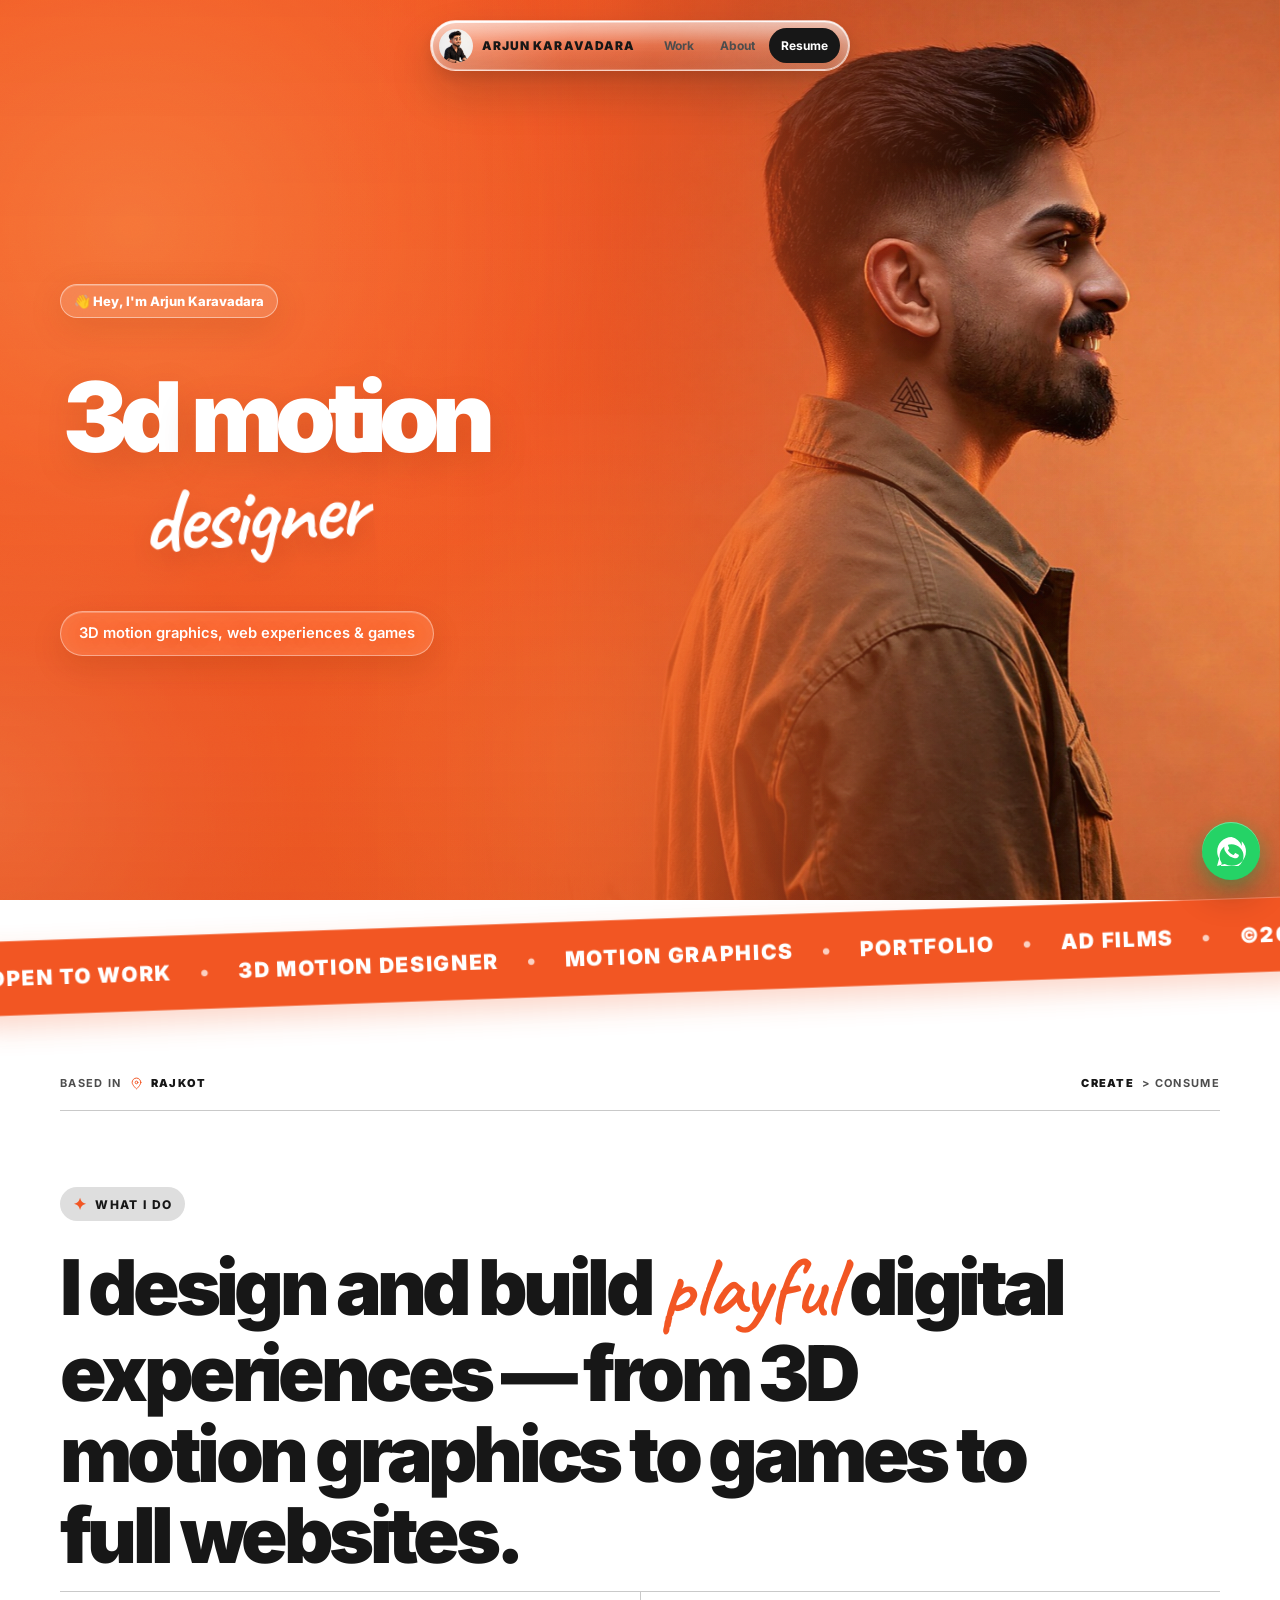
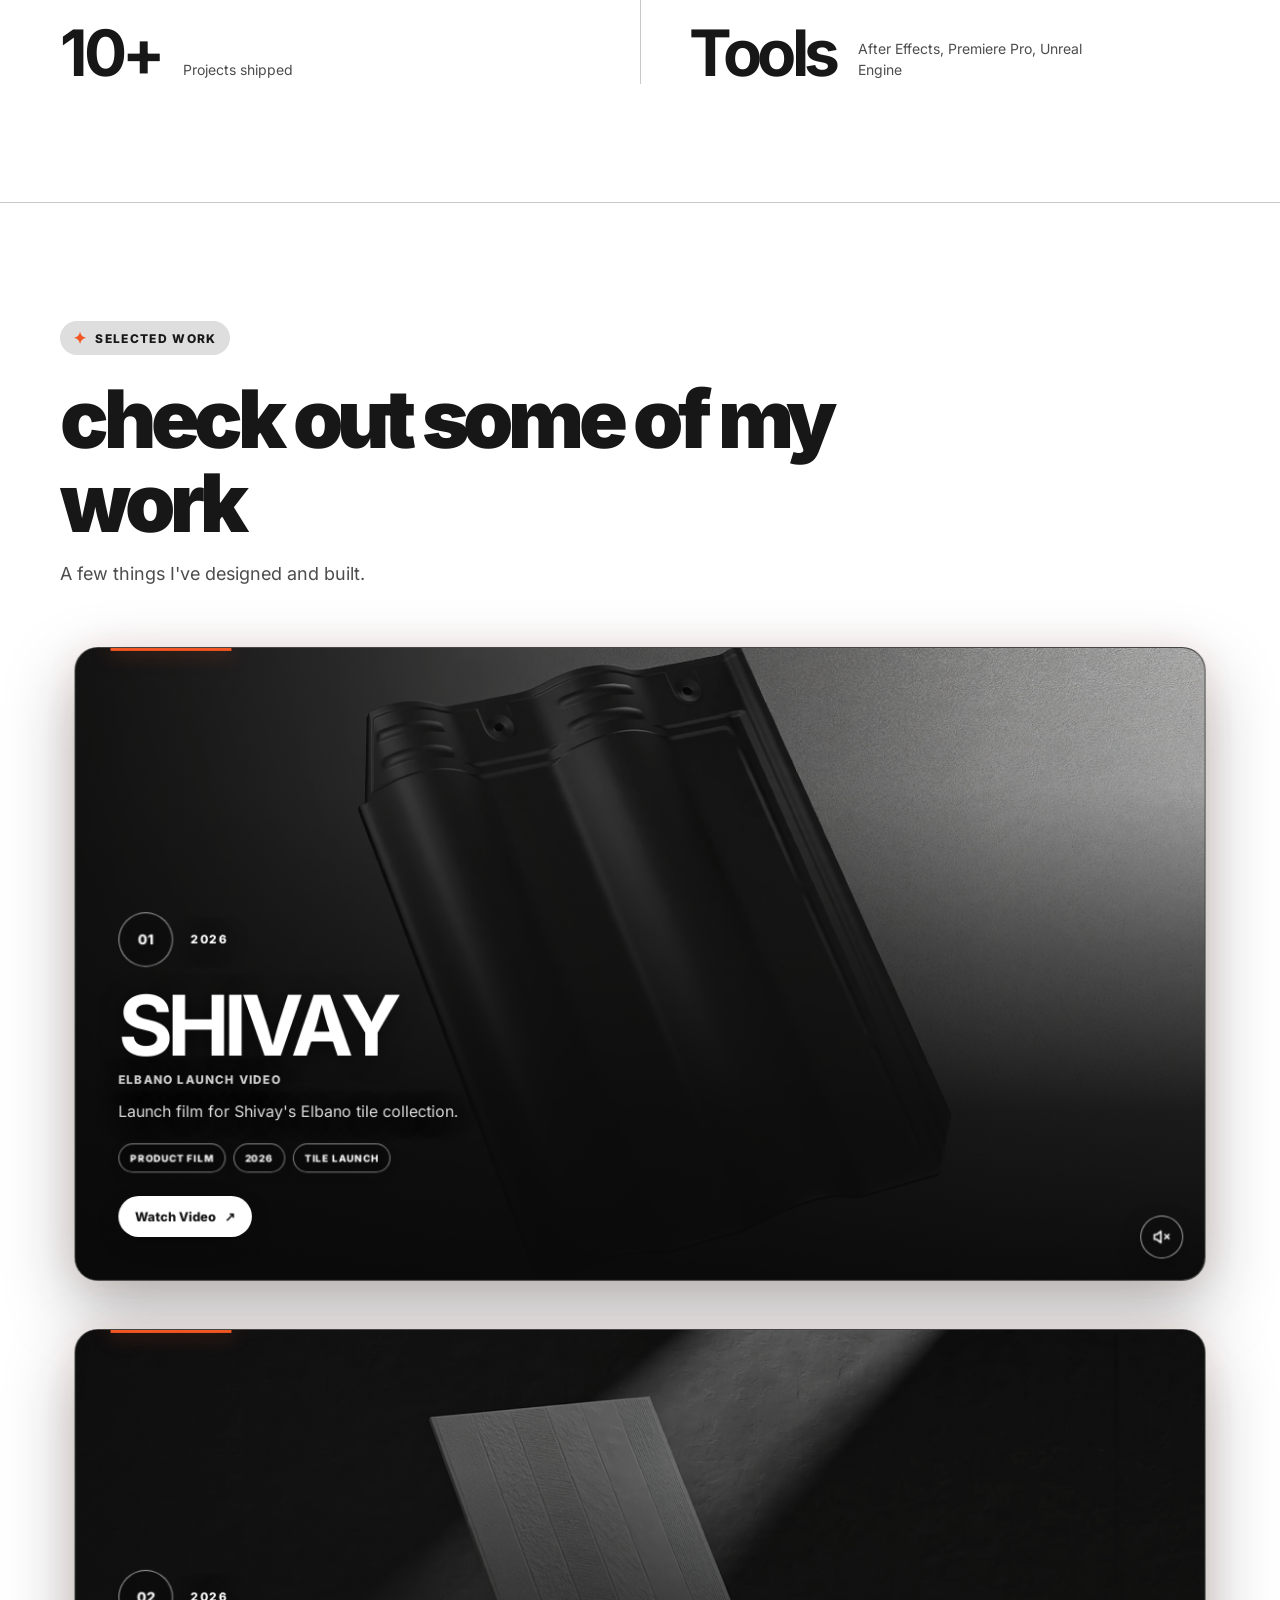
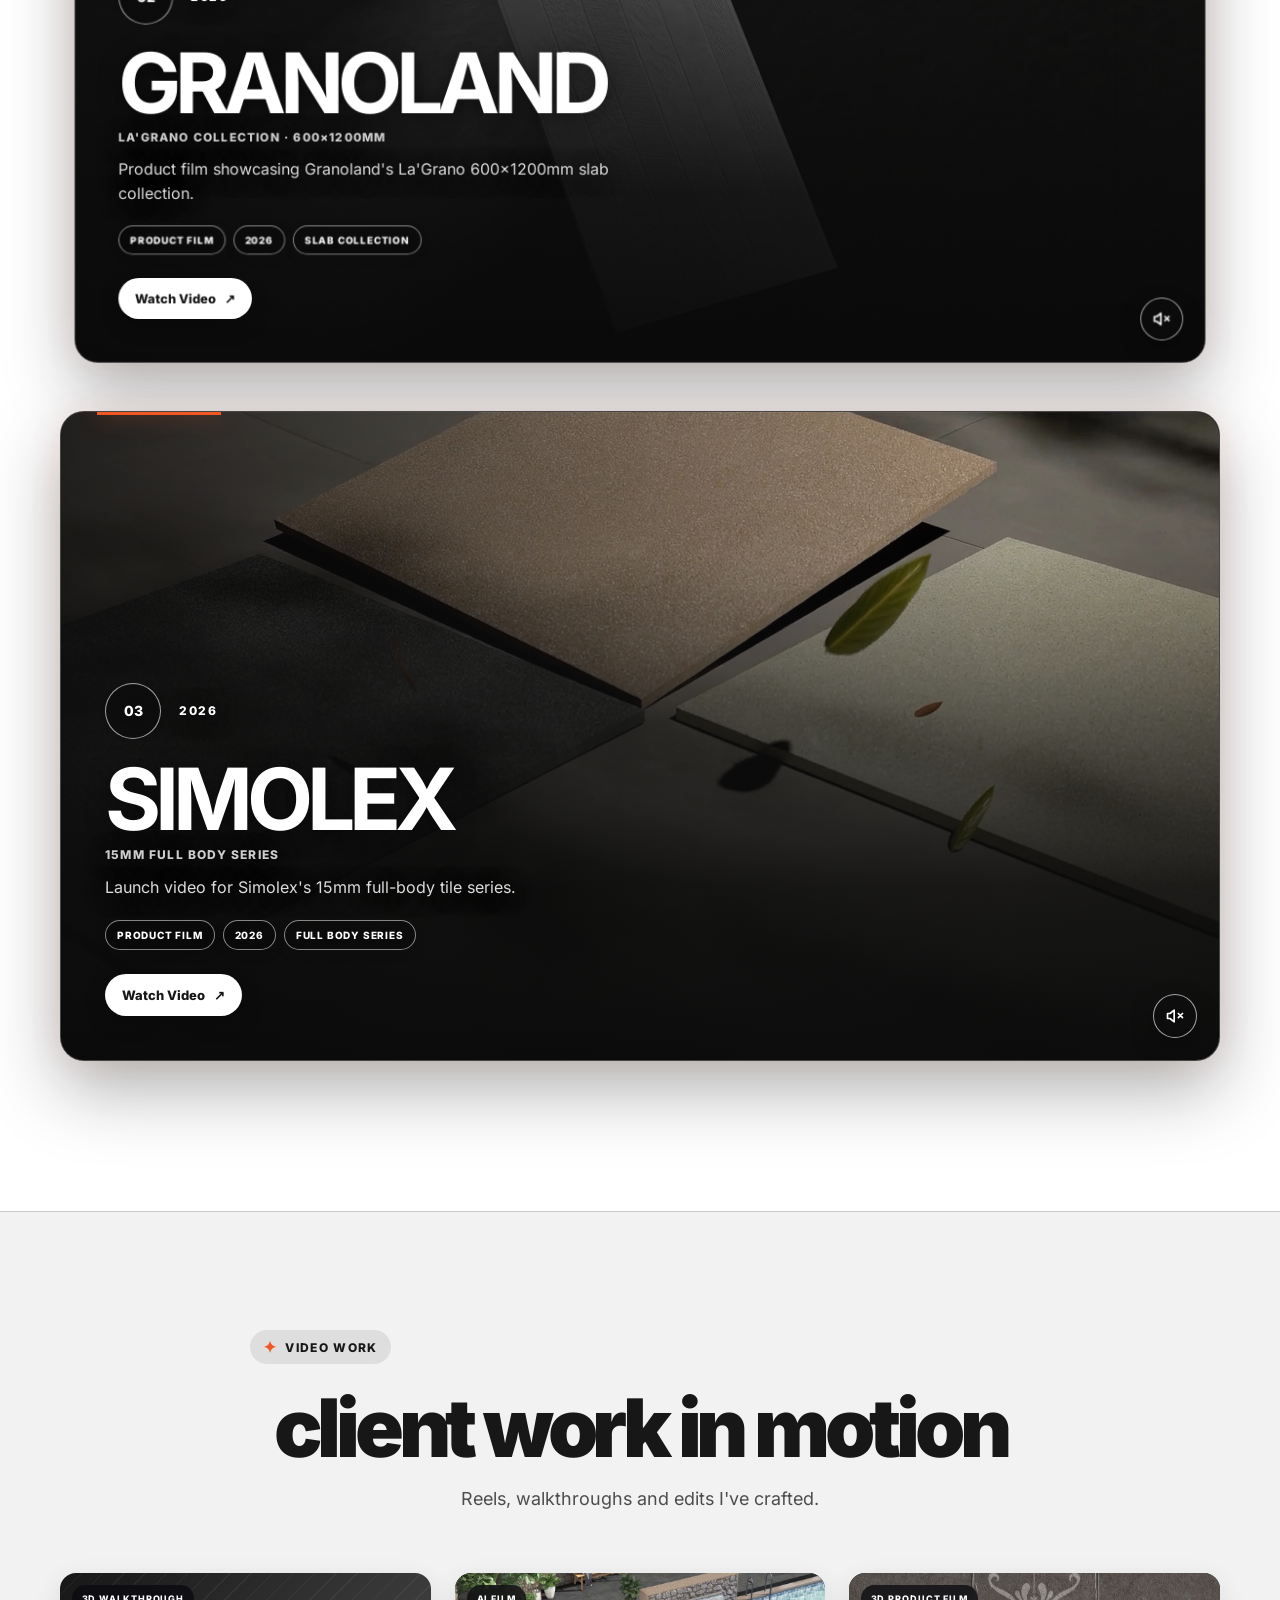
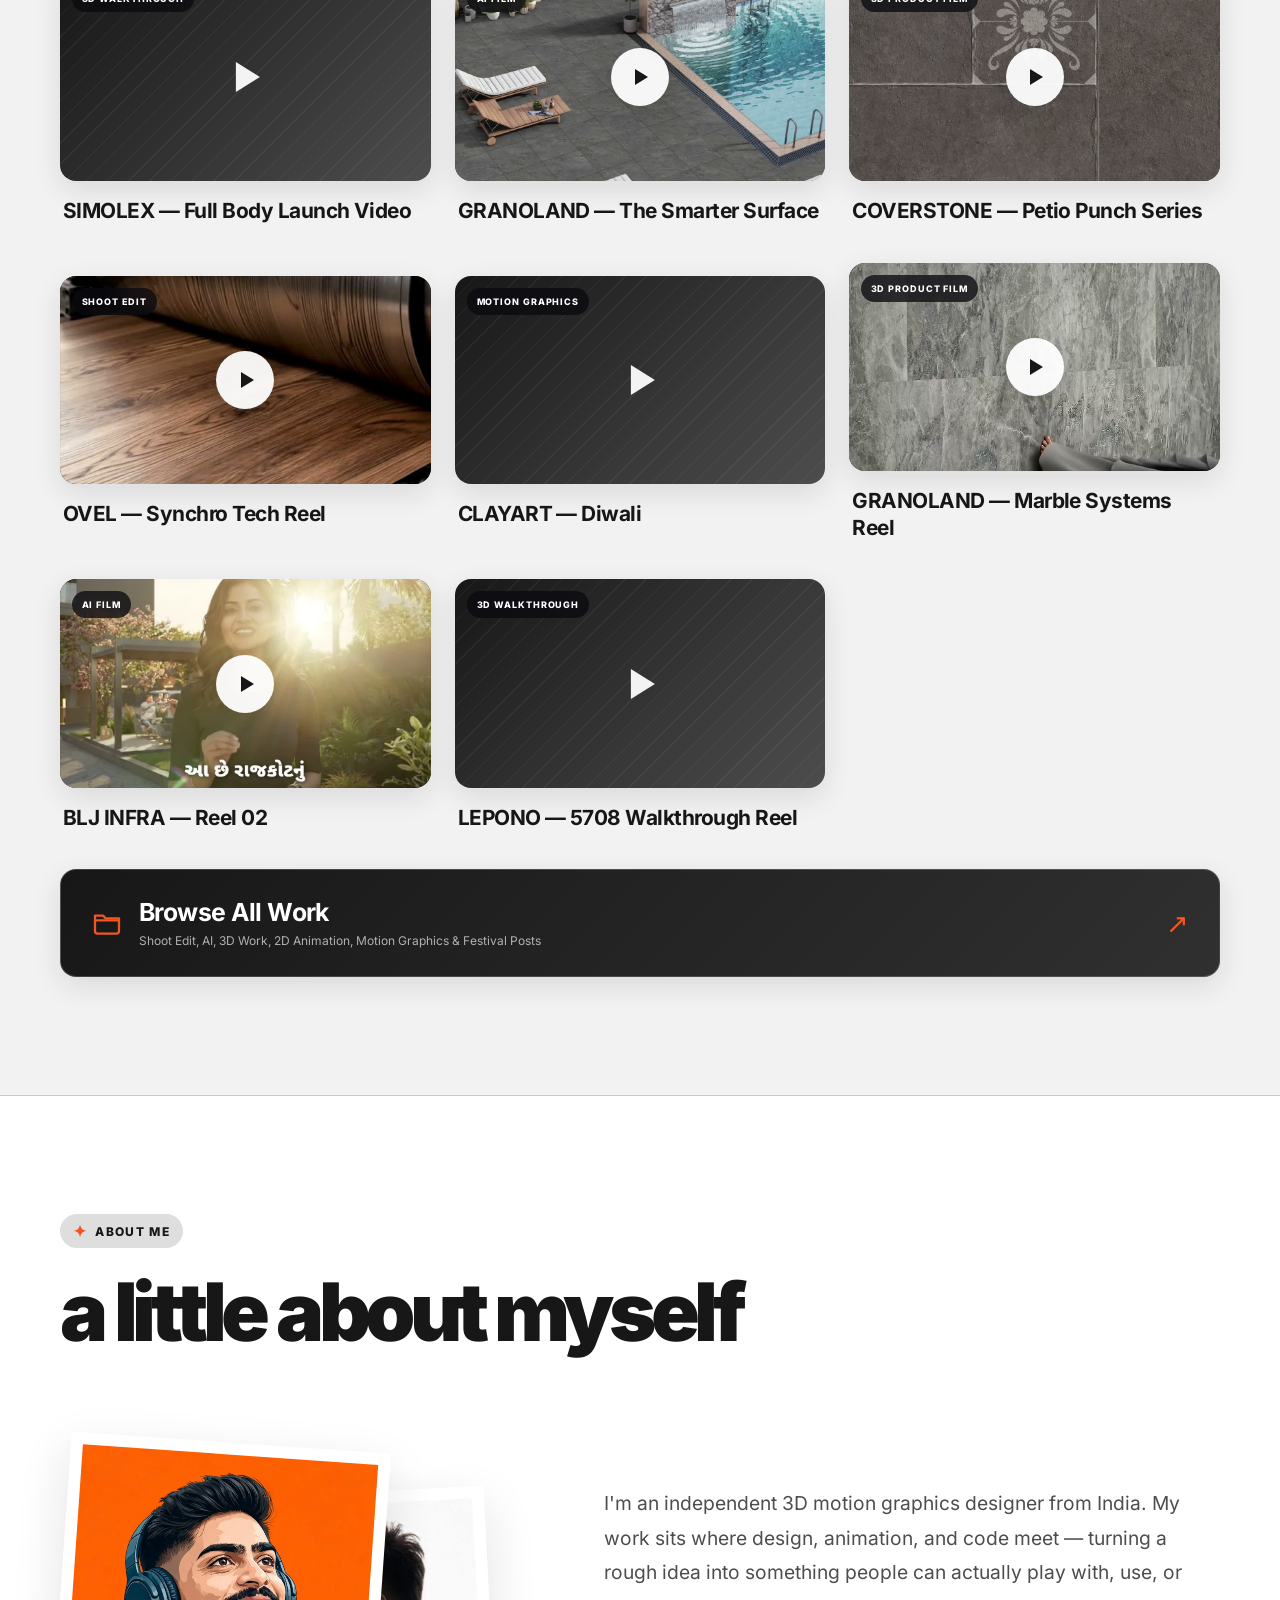
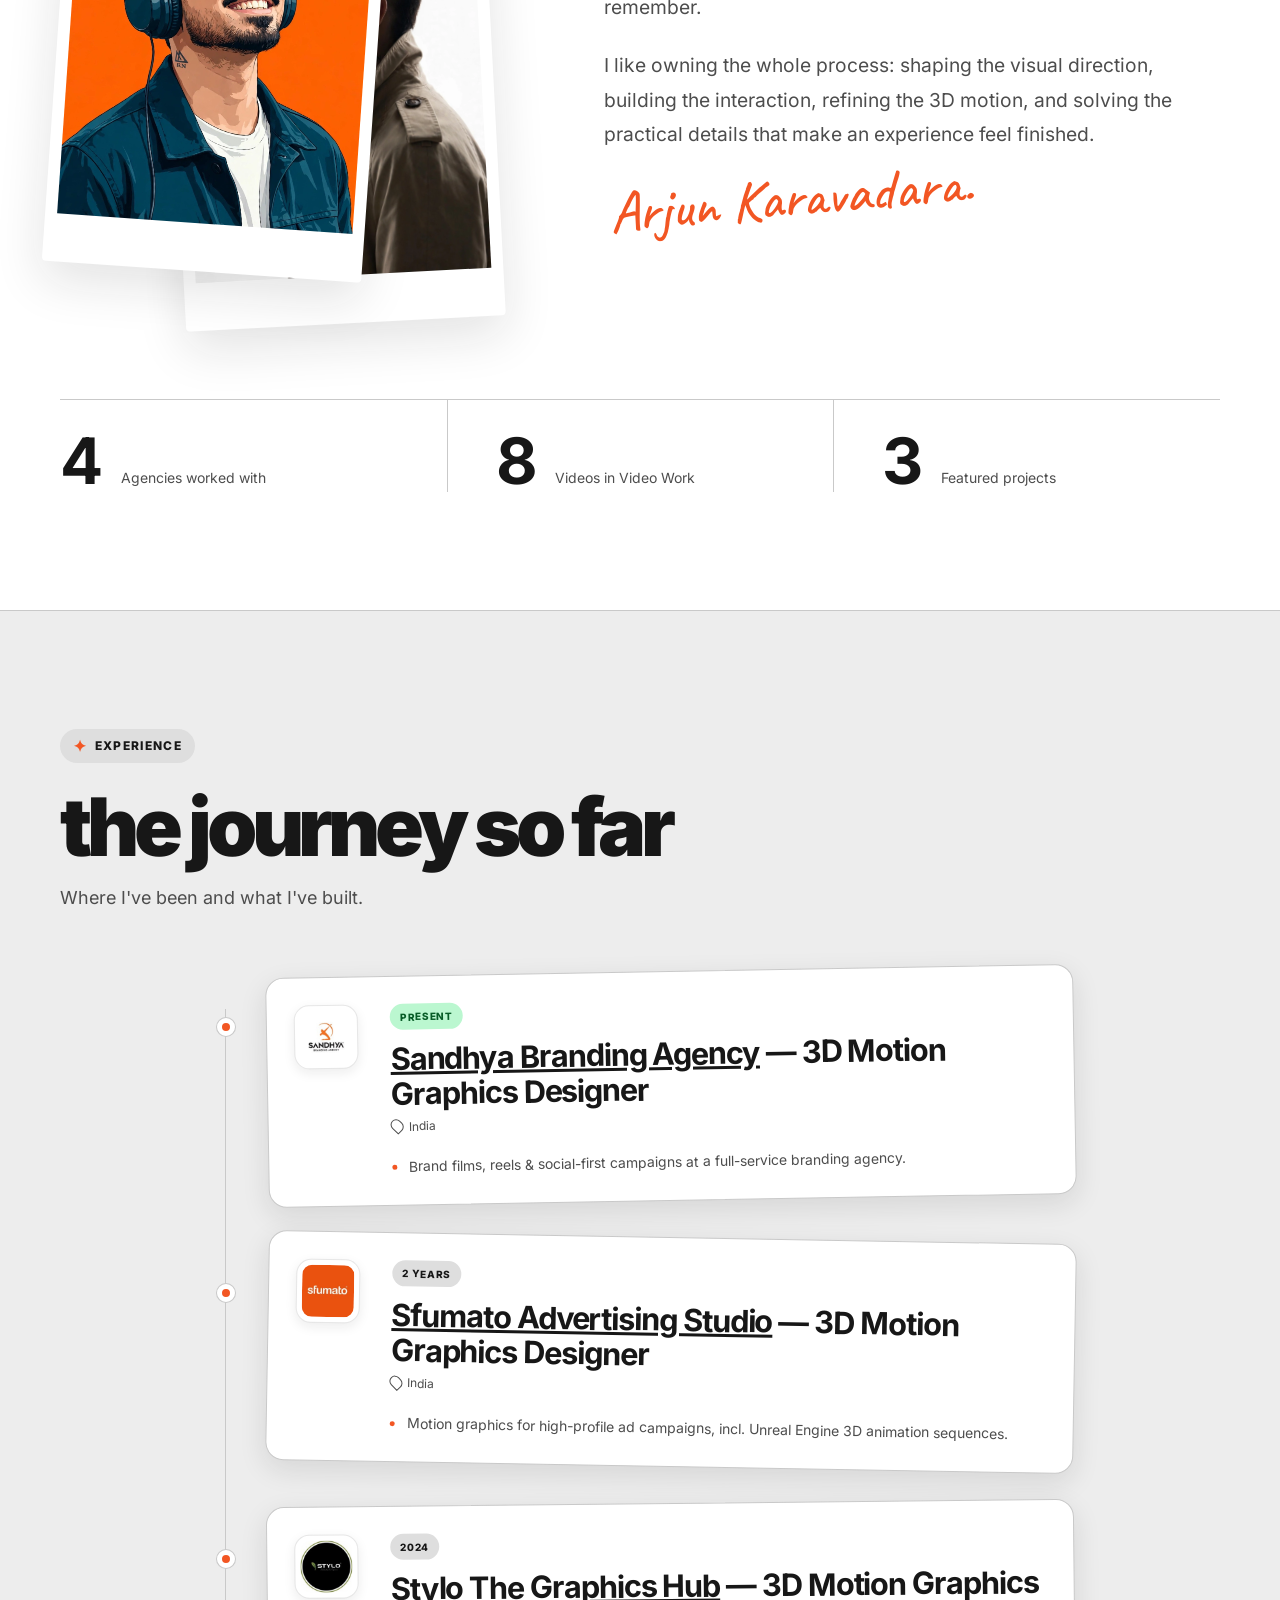
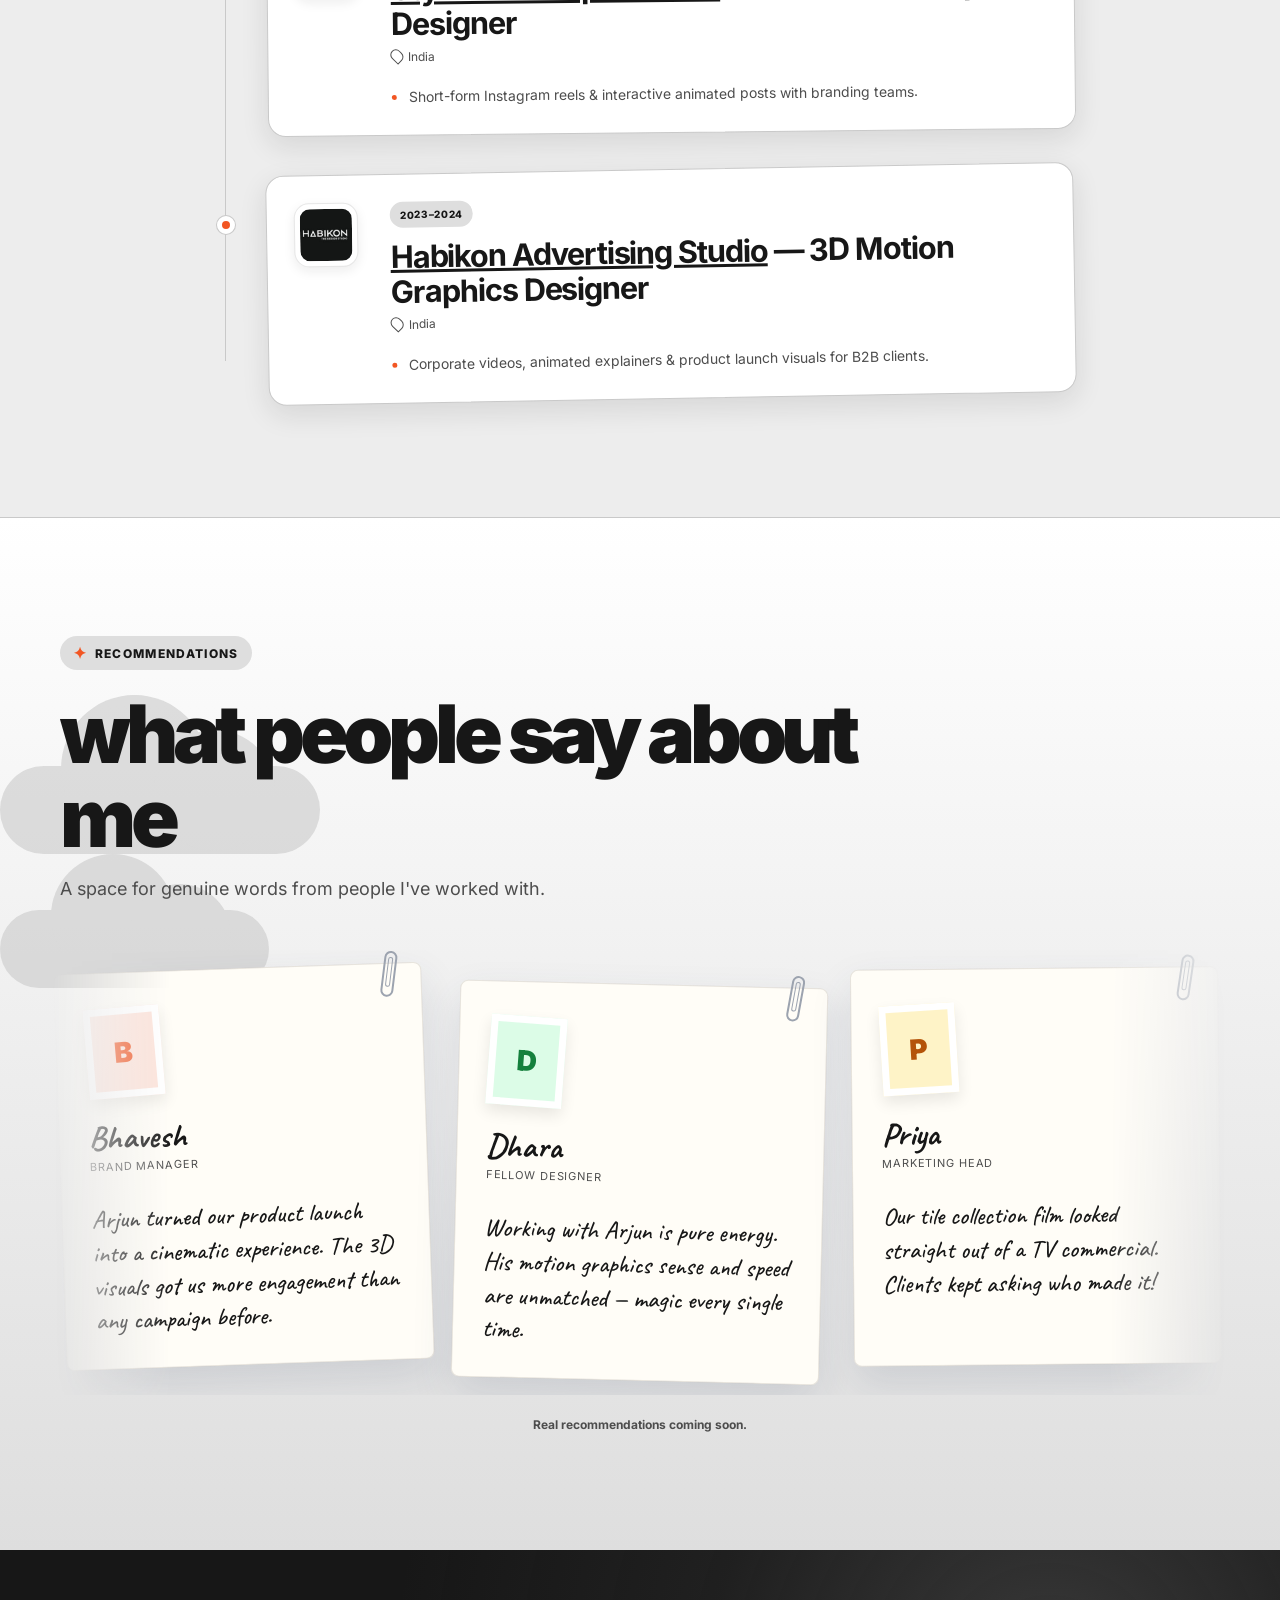
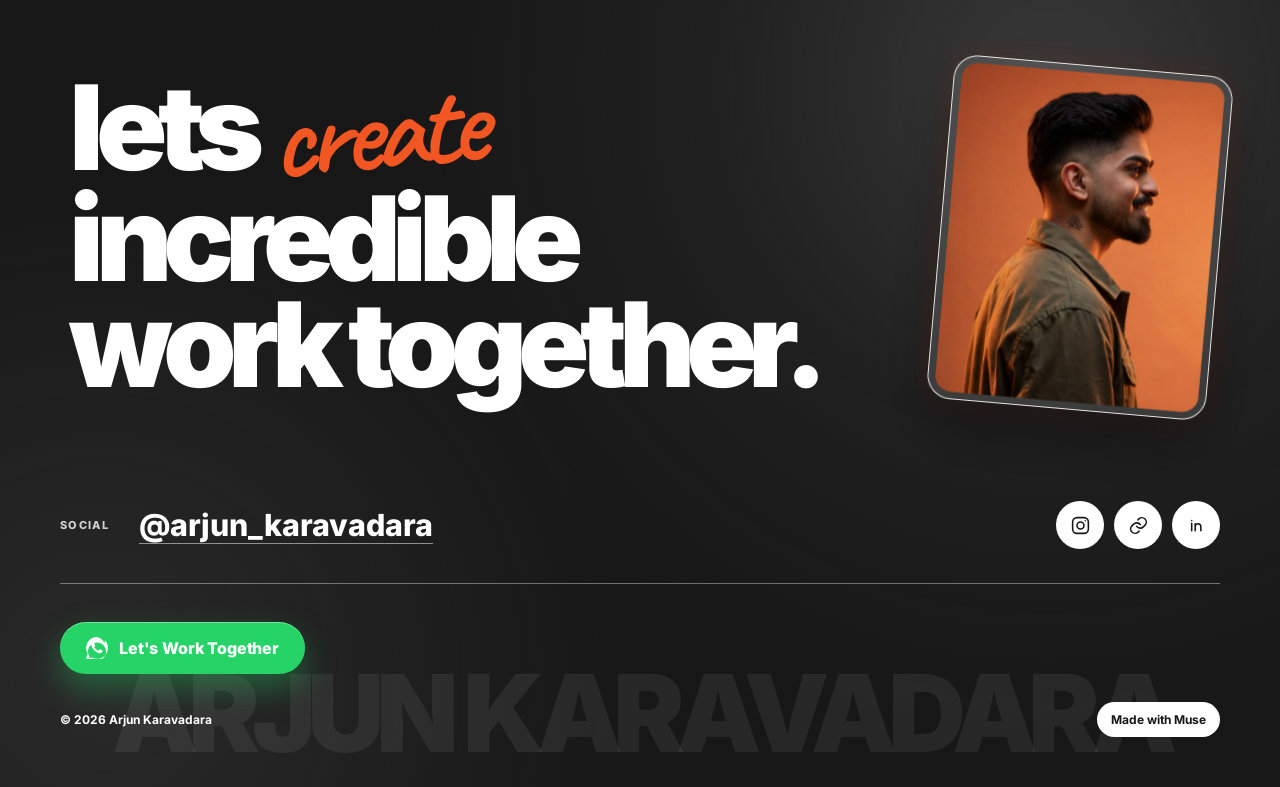
==== index (1).html @ 06a97a59 "Add files via upload" ====
<!doctype html>
<html lang="en" class="js">
<head>
  <meta charset="utf-8" />
  <meta name="viewport" content="width=device-width, initial-scale=1, viewport-fit=cover" />
  <meta name="color-scheme" content="light dark" />
  <meta name="theme-color" content="#171717" />
  <link rel="icon" href="data:," />
  <title>Arjun Karavadara — 3D Motion Graphics Designer</title>
  <meta name="description" content="Arjun Karavadara is an independent 3D motion graphics designer from India, crafting motion, web experiences, and games." />
  <meta property="og:title" content="Arjun Karavadara — 3D Motion Designer" />
  <meta property="og:description" content="3D motion graphics, web experiences &amp; games." />
  <meta property="og:image" content="arjun-og-preview-1200x630.jpg" />
  <meta property="og:image:width" content="1200" />
  <meta property="og:image:height" content="630" />
  <meta property="og:image:alt" content="Arjun Karavadara — 3D Motion Designer" />
  <meta name="twitter:card" content="summary_large_image" />
  <meta name="twitter:image" content="arjun-og-preview-1200x630.jpg" />
  <link href="assets/fonts/fonts.css" rel="stylesheet" />
  <style>
    :root {
      color-scheme: light dark;
      --bg: #ffffff;
      --surface: #ffffff;
      --surface-soft: #dedede;
      --paper: #fffdf7;
      --ink: #171717;
      --muted: #4d4d4d;
      --line: #c9c9c9;
      --accent: #f25623;
      --accent-bright: #ff7547;
      --accent-soft: #fde3da;
      --dark: #171717;
      --dark-gray: #4d4d4d;
      --green: #22c55e;
      --shadow: 0 18px 50px rgba(23, 23, 23, .12);
      --shadow-small: 0 9px 28px rgba(23, 23, 23, .11);
      --motion-ease: cubic-bezier(.22,1,.36,1);
      --max: 1160px;
    }

    @media (prefers-color-scheme: dark) {
      :root {
        --bg: #171717;
        --surface: #242424;
        --surface-soft: #4d4d4d;
        --paper: #2b2926;
        --ink: #ffffff;
        --muted: #dedede;
        --line: #4d4d4d;
        --accent: #f25623;
        --accent-bright: #ff7547;
        --accent-soft: #4b281d;
        --dark: #171717;
        --dark-gray: #4d4d4d;
        --shadow: 0 18px 54px rgba(0, 0, 0, .34);
        --shadow-small: 0 9px 28px rgba(0, 0, 0, .3);
      }
    }

    * { box-sizing: border-box; }
    html { scroll-behavior: smooth; scroll-padding-top: 112px; }
    body {
      margin: 0;
      overflow-x: hidden;
      background: var(--bg);
      color: var(--ink);
      font-family: "Inter", sans-serif;
      -webkit-font-smoothing: antialiased;
    }
    a { color: inherit; }
    img { display: block; max-width: 100%; }
    button, a { -webkit-tap-highlight-color: transparent; }
    ::selection { background: var(--accent); color: white; }

    .preloader {
      position: fixed;
      z-index: 1000;
      inset: 0;
      display: grid;
      place-items: center;
      overflow: hidden;
      background: #171717;
      color: white;
      transition: transform .42s cubic-bezier(.76,0,.24,1), opacity .36s ease;
    }
    .preloader.is-leaving { transform: translate3d(0,-100%,0); opacity: 0; pointer-events: none; }
    .preloader-name { display: flex; align-items: center; justify-content: center; gap: clamp(9px, 1.3vw, 18px); padding: 24px; font-size: clamp(1.05rem, 3.1vw, 2.55rem); font-weight: 900; line-height: 1; letter-spacing: -.035em; text-align: center; text-transform: uppercase; }
    .preloader-word { opacity: 0; transform: translate3d(0,12px,0); animation: loaderWord .58s cubic-bezier(.22,1,.36,1) forwards; }
    .preloader-word:last-child { animation-delay: .12s; }
    .preloader-dots { display: flex; gap: 4px; color: var(--accent); }
    .preloader-dots i { width: 7px; height: 7px; border-radius: 50%; background: currentColor; animation: loaderDot .72s ease-in-out infinite alternate; }
    .preloader-dots i:nth-child(2) { animation-delay: .14s; }
    .preloader-dots i:nth-child(3) { animation-delay: .28s; }
    @keyframes loaderWord { to { opacity: 1; transform: translate3d(0,0,0); } }
    @keyframes loaderDot { from { transform: translate3d(0,4px,0); opacity: .38; } to { transform: translate3d(0,-5px,0); opacity: 1; } }

    .shell { width: min(var(--max), calc(100% - 48px)); margin-inline: auto; }
    .section { padding: 118px 0; }
    .section-head { max-width: 840px; margin-bottom: 58px; }
    .eyebrow {
      display: inline-flex;
      align-items: center;
      gap: 8px;
      min-height: 34px;
      padding: 8px 13px;
      border-radius: 999px;
      background: #dedede;
      color: #171717;
      font-size: 12px;
      font-weight: 800;
      letter-spacing: .11em;
      text-transform: uppercase;
    }
    .eyebrow .star { color: var(--accent); font-size: 16px; line-height: 0; }
    .display {
      margin: 22px 0 14px;
      font-size: clamp(3rem, 6.3vw, 5.9rem);
      line-height: .96;
      letter-spacing: -.065em;
      font-weight: 900;
    }
    .lede { margin: 0; color: var(--muted); font-size: clamp(1rem, 1.4vw, 1.18rem); line-height: 1.7; }
    .script { font-family: "Caveat", cursive; }
    .accent { color: var(--accent); }

    /* Floating navigation */
    .nav-wrap {
      position: fixed;
      inset: 20px 0 auto;
      z-index: 50;
      pointer-events: none;
    }
    .js .nav-wrap {
      opacity: .2;
      transform: translate3d(0,-16px,0);
      will-change: opacity, transform;
    }
    .js.portfolio-ready .nav-wrap {
      animation: navDrop .5s var(--motion-ease) forwards;
    }
    @keyframes navDrop {
      to { opacity: 1; transform: translate3d(0,0,0); }
    }
    .nav {
      position: relative;
      isolation: isolate;
      overflow: hidden;
      width: max-content;
      max-width: calc(100% - 24px);
      margin: 0 auto;
      display: flex;
      align-items: center;
      gap: 8px;
      padding: 7px 9px 7px 8px;
      border: 1px solid rgba(255, 255, 255, .55);
      border-radius: 999px;
      background:
        linear-gradient(115deg, rgba(255,255,255,.38) 0%, rgba(255,255,255,.05) 34%, rgba(255,255,255,0) 55%, rgba(255,255,255,.16) 100%),
        linear-gradient(180deg, rgba(255,255,255,.66) 0%, rgba(255,255,255,.34) 46%, rgba(232,236,240,.26) 100%);
      color: #171717;
      box-shadow:
        0 22px 44px rgba(23,23,23,.20),
        0 6px 14px rgba(23,23,23,.10),
        inset 0 1px 1px rgba(255,255,255,1),
        inset 0 12px 20px rgba(255,255,255,.38),
        inset 0 -12px 22px rgba(30,38,48,.10),
        inset 1px 0 1px rgba(255,255,255,.55),
        inset -1px 0 1px rgba(255,255,255,.35);
      backdrop-filter: blur(42px) saturate(220%) brightness(1.07) contrast(1.05);
      -webkit-backdrop-filter: blur(42px) saturate(220%) brightness(1.07) contrast(1.05);
      pointer-events: auto;
      transform: translateZ(0);
      transition: width .42s cubic-bezier(.22,1,.36,1), padding .42s cubic-bezier(.22,1,.36,1), box-shadow .3s ease;
    }
    .nav::before {
      /* Refraction ring: a bright gradient edge that fakes light bending
         around the rim of the glass — strongest at the top, catching the
         lower edge too, like a real frosted-glass pill. */
      content: "";
      position: absolute;
      z-index: 0;
      inset: 0;
      border-radius: inherit;
      padding: 1.5px;
      background: linear-gradient(165deg, rgba(255,255,255,.98) 0%, rgba(255,255,255,.38) 30%, rgba(255,255,255,.07) 52%, rgba(255,255,255,.30) 78%, rgba(255,255,255,.72) 100%);
      -webkit-mask: linear-gradient(#000 0 0) content-box, linear-gradient(#000 0 0);
      -webkit-mask-composite: xor;
      mask: linear-gradient(#000 0 0) content-box, linear-gradient(#000 0 0);
      mask-composite: exclude;
      pointer-events: none;
    }
    .nav::after {
      content: "";
      position: absolute;
      z-index: 0;
      top: -58%;
      bottom: -58%;
      left: -38%;
      width: 24%;
      border-radius: 999px;
      background: linear-gradient(100deg, transparent 0%, rgba(255,255,255,.08) 18%, rgba(255,255,255,.70) 50%, rgba(255,255,255,.10) 82%, transparent 100%);
      opacity: .56;
      transform: skewX(-20deg) translate3d(0,0,0);
      animation: navSheen 7.5s ease-in-out 2.2s infinite;
      pointer-events: none;
    }
    @keyframes navSheen {
      0%, 64%, 100% { transform: skewX(-20deg) translate3d(0,0,0); opacity: 0; }
      69% { opacity: .56; }
      82% { transform: skewX(-20deg) translate3d(620%,0,0); opacity: .56; }
      87% { transform: skewX(-20deg) translate3d(620%,0,0); opacity: 0; }
    }
    .nav > * { position: relative; z-index: 1; }
    @supports ((backdrop-filter: blur(1px)) or (-webkit-backdrop-filter: blur(1px))) {
      .nav { background:
        linear-gradient(115deg, rgba(255,255,255,.30) 0%, rgba(255,255,255,.04) 34%, rgba(255,255,255,0) 55%, rgba(255,255,255,.12) 100%),
        linear-gradient(180deg, rgba(255,255,255,.42) 0%, rgba(255,255,255,.16) 48%, rgba(226,231,236,.10) 100%); }
    }
    .nav-brand {
      display: inline-flex;
      align-items: center;
      gap: 9px;
      padding-right: 9px;
      color: #171717;
      text-decoration: none;
      font-size: 12px;
      font-weight: 900;
      letter-spacing: .09em;
    }
    .nav-brand img { width: 34px; height: 34px; border-radius: 50%; object-fit: cover; object-position: 50% 50%; }
    .nav-links { display: flex; align-items: center; gap: 2px; overflow: hidden; max-width: 220px; opacity: 1; translate: 0 0; transition: max-width .4s cubic-bezier(.22,1,.36,1), opacity .15s ease, translate .2s ease; }
    .nav-more { display: none; padding: 0 7px 2px 3px; color: #171717; font-size: 14px; font-weight: 900; letter-spacing: .12em; line-height: 1; }
    .nav.is-collapsed { padding-right: 8px; }
    .nav.is-collapsed .nav-brand { padding-right: 3px; }
    .nav.is-collapsed .nav-links { max-width: 0; opacity: 0; translate: 8px 0; visibility: hidden; pointer-events: none; }
    .nav.is-collapsed .nav-more { display: inline-block; }
    .nav-links a {
      text-decoration: none;
      color: #4d4d4d;
      font-size: 12px;
      font-weight: 700;
      padding: 10px 12px;
      border-radius: 999px;
      transition: color .2s ease, background .2s ease;
    }
    .nav-links a:hover, .nav-links a:focus-visible { color: var(--accent); background: #dedede; outline: none; }
    .nav-links .resume { color: white; background: #171717; }
    .nav-links .resume:hover, .nav-links .resume:focus-visible { color: white; background: var(--accent); }

    /* Hero */
    .hero {
      position: relative;
      min-height: 100svh;
      display: flex;
      align-items: stretch;
      overflow: hidden;
      isolation: isolate;
      color: #fff;
      background: #f25623;
    }
    .hero-media {
      position: absolute;
      z-index: 0;
      inset: 0;
      overflow: hidden;
      opacity: 0;
      transform: scale(1.02);
      will-change: opacity, transform;
      background: #f25623;
    }
    .hero-bg {
      position: absolute;
      inset: -10px 0;
      width: 100%;
      height: calc(100% + 20px);
      object-fit: cover;
      object-position: right center;
      transform: translate3d(0, var(--hero-y, 0px), 0) scale(1.015);
      transform-origin: right center;
      will-change: transform;
    }
    .hero-media::before {
      content: "";
      position: absolute;
      z-index: 1;
      inset: 0;
      pointer-events: none;
      background: linear-gradient(90deg,
        #f25623 0%,
        #f25623 25%,
        rgba(242,86,35,.99) 34%,
        rgba(242,86,35,.93) 43%,
        rgba(242,86,35,.76) 52%,
        rgba(242,86,35,.49) 61%,
        rgba(242,86,35,.23) 70%,
        rgba(242,86,35,.07) 79%,
        rgba(242,86,35,0) 88%);
    }
    .hero-media::after {
      content: "";
      position: absolute;
      z-index: 2;
      inset: 0;
      pointer-events: none;
      background: linear-gradient(180deg, rgba(242,86,35,.05), transparent 48%, rgba(171,50,12,.12));
    }
    .hero-aurora {
      position: absolute;
      inset: -12%;
      z-index: 1;
      pointer-events: none;
      background:
        radial-gradient(42% 55% at 18% 30%, rgba(255,178,94,.50), rgba(255,178,94,0) 70%),
        radial-gradient(36% 48% at 46% 78%, rgba(255,122,51,.38), rgba(255,122,51,0) 70%),
        radial-gradient(30% 40% at 8% 82%, rgba(255,214,150,.30), rgba(255,214,150,0) 70%);
      mix-blend-mode: screen;
      opacity: .55;
      animation: heroAurora 26s ease-in-out infinite alternate;
      will-change: transform, opacity;
    }
    @keyframes heroAurora {
      from { transform: translate3d(-2.5%, -1.5%, 0) scale(1); opacity: .45; }
      to { transform: translate3d(2.5%, 2%, 0) scale(1.07); opacity: .62; }
    }
    .hero-grain {
      position: absolute;
      inset: 0;
      z-index: 2;
      pointer-events: none;
      opacity: .08;
      background-image: url("data:image/svg+xml,%3Csvg xmlns='http://www.w3.org/2000/svg' width='180' height='180'%3E%3Cfilter id='n'%3E%3CfeTurbulence type='fractalNoise' baseFrequency='0.9' numOctaves='2' stitchTiles='stitch'/%3E%3C/filter%3E%3Crect width='180' height='180' filter='url(%23n)' opacity='0.55'/%3E%3C/svg%3E");
      background-size: 180px 180px;
      mix-blend-mode: overlay;
    }
    @media (prefers-reduced-motion: reduce) {
      .hero-aurora { animation: none !important; }
    }
    .hero-inner {
      width: min(var(--max), calc(100% - 48px));
      min-height: 100svh;
      position: relative;
      z-index: 2;
      display: flex;
      align-items: center;
      margin-inline: auto;
      padding: 124px 0 84px;
    }
    .hero-copy {
      position: relative;
      z-index: 2;
      width: min(720px, 64vw);
      min-width: 0;
      display: flex;
      flex-direction: column;
      justify-content: center;
    }
    .hello {
      align-self: flex-start;
      text-transform: none;
      letter-spacing: 0;
      font-size: clamp(13px, 1vw, 16px);
      color: #fff;
      border: 1px solid rgba(255,255,255,.46);
      background: rgba(255,255,255,.14);
      box-shadow: inset 0 1px 0 rgba(255,255,255,.22), 0 10px 34px rgba(139,42,10,.16);
      backdrop-filter: blur(14px);
      -webkit-backdrop-filter: blur(14px);
    }
    .hero-lockup { width: 100%; margin-top: 34px; }
    .hero-title {
      margin: 0;
      color: #fff;
      font-size: clamp(5.25rem, 7.6vw, 9.15rem);
      line-height: 1.08;
      letter-spacing: -.084em;
      font-weight: 900;
      text-transform: lowercase;
      white-space: nowrap;
      text-shadow: 0 12px 38px rgba(122,35,7,.2);
    }
    .hero-script {
      display: block;
      width: max-content;
      margin: -.24em 0 0 36%;
      color: #fff;
      font-family: "Caveat", cursive;
      font-size: clamp(5.2rem, 7.25vw, 8.6rem);
      font-weight: 600;
      line-height: 1.18;
      letter-spacing: -.045em;
      text-shadow: 0 10px 30px rgba(122,35,7,.2);
    }
    .hero-kicker {
      width: max-content;
      max-width: 100%;
      display: inline-flex;
      align-items: center;
      margin: 0;
      padding: 11px 18px;
      border: 1px solid rgba(255,255,255,.4);
      border-radius: 999px;
      color: #fff;
      background: rgba(255,255,255,.14);
      box-shadow: inset 0 1px 0 rgba(255,255,255,.24), 0 12px 30px rgba(122,35,7,.16);
      backdrop-filter: blur(14px) saturate(125%);
      -webkit-backdrop-filter: blur(14px) saturate(125%);
      font-size: clamp(.9rem, 1.15vw, 1.08rem);
      font-weight: 600;
      line-height: 1.4;
      text-shadow: 0 2px 18px rgba(122,35,7,.24);
    }
    .hero-line-mask {
      display: block;
      overflow: hidden;
      width: max-content;
      max-width: 100%;
    }
    .hero-line-mask.is-released { overflow: visible; }
    .hero-title-mask {
      box-sizing: content-box;
      padding: .72em .4em .54em;
      margin: -.72em -.4em -.54em;
    }
    .hero-title-word {
      display: inline-block;
      padding: .12em .03em .09em;
      transform-origin: 50% 100%;
    }
    .hero-script-mask {
      overflow: visible;
      margin: -.46em -.42em -.58em;
      padding: .46em .42em .58em;
    }
    .hero-kicker-mask {
      margin: calc(34px - .62em) -.24em -.54em;
      padding: .62em .24em .54em;
    }
    .hero-script-ink {
      display: block;
      padding: .05em .09em .14em;
      margin: -.05em -.09em -.14em;
      transform: rotate(-4deg);
      transform-origin: left center;
    }

    /* Marquee */
    .marquee-outer { position: relative; height: 112px; display: grid; place-items: center; }
    .marquee {
      width: 104vw;
      margin-left: -2vw;
      overflow: hidden;
      transform: rotate(-2deg);
      background: var(--accent);
      color: white;
      border-block: 1px solid rgba(255,255,255,.28);
      box-shadow: 0 12px 28px rgba(242, 86, 35, .24);
    }
    .marquee-track { display: flex; width: max-content; animation: ticker 24s linear infinite; }
    .marquee-line { min-width: 104vw; display: flex; flex-shrink: 0; align-items: center; justify-content: space-around; gap: 28px; padding: 24px 14px; font-size: 21px; font-weight: 900; letter-spacing: .08em; white-space: nowrap; }
    .marquee-line i { font-style: normal; color: white; opacity: .72; }
    @keyframes ticker { to { transform: translateX(-50%); } }

    /* What I do */
    .what { border-bottom: 1px solid var(--line); }
    .location-motto { display: flex; align-items: center; justify-content: space-between; gap: 24px; margin: -54px 0 76px; padding: 0 0 20px; border-bottom: 1px solid var(--line); color: var(--muted); font-size: 11px; font-weight: 700; letter-spacing: .12em; text-transform: uppercase; }
    .base-location, .motto { display: inline-flex; align-items: center; gap: 8px; }
    .base-location svg { width: 13px; height: 13px; fill: none; stroke: var(--accent); stroke-width: 1.8; stroke-linecap: round; stroke-linejoin: round; }
    .base-location strong, .motto strong { color: var(--ink); font-weight: 900; }
    .what-head .mask-title { margin: 28px 0 72px; }
    .what-statement { max-width: 1040px; margin: 0; font-size: clamp(2.7rem, 6vw, 5.8rem); line-height: 1.02; letter-spacing: -.06em; font-weight: 900; }
    .playful-script { font-family: "Caveat", cursive; font-weight: 600; font-size: 1.1em; letter-spacing: -.01em; }
    .stats { display: grid; grid-template-columns: repeat(2, minmax(0, 1fr)); border-top: 1px solid var(--line); }
    .stat { padding: 34px 0 4px; display: grid; grid-template-columns: auto 1fr; align-items: end; gap: 22px; }
    .stat + .stat { border-left: 1px solid var(--line); padding-left: 48px; }
    .stat strong { font-size: clamp(3rem, 5vw, 5rem); line-height: .85; letter-spacing: -.07em; }
    .stat span { max-width: 230px; color: var(--muted); font-size: 14px; line-height: 1.5; }
    .about-stats { grid-template-columns: repeat(3, minmax(0, 1fr)); margin-top: 76px; }
    .about-stats .stat span { max-width: 200px; }

    /* Cursor spotlight — soft orange glow that follows the pointer
       (JS-driven; only enabled for fine pointers without reduced motion) */
    .cursor-spotlight {
      position: fixed;
      z-index: 40;
      left: 0;
      top: 0;
      width: 560px;
      height: 560px;
      margin: -280px 0 0 -280px;
      border-radius: 50%;
      pointer-events: none;
      opacity: 0;
      background: radial-gradient(circle, rgba(242, 86, 35, .16) 0%, rgba(242, 86, 35, .07) 38%, rgba(242, 86, 35, 0) 68%);
      will-change: transform, opacity;
    }

    /* Work */
    .work-section { padding-bottom: 150px; }
    .work-stack { display: grid; gap: 32px; }
    .project {
      position: sticky;
      top: 110px;
      min-height: 650px;
      display: grid;
      overflow: hidden;
      border: 1px solid rgba(255,255,255,.2);
      border-radius: 24px;
      color: white;
      background: #171717;
      box-shadow: 0 28px 70px rgba(23, 23, 23, .34), 0 0 42px rgba(242, 86, 35, .09);
      isolation: isolate;
    }
    .project:nth-child(2) { top: 126px; }
    .project:nth-child(3) { top: 142px; }
    .project::before { content: ""; position: absolute; z-index: 4; left: 36px; top: 0; width: 124px; height: 3px; background: var(--accent); box-shadow: 0 0 20px rgba(242, 86, 35, .72); pointer-events: none; }
    .project::after {
      content: "";
      position: absolute;
      z-index: 2;
      inset: 0;
      pointer-events: none;
      background:
        linear-gradient(0deg, rgba(10,10,10,.98) 0%, rgba(12,12,12,.9) 27%, rgba(15,15,15,.58) 53%, rgba(15,15,15,.16) 78%, rgba(15,15,15,.08) 100%),
        linear-gradient(90deg, rgba(10,10,10,.74) 0%, rgba(15,15,15,.36) 48%, rgba(15,15,15,.04) 82%);
    }
    .project-copy {
      position: relative;
      z-index: 3;
      align-self: end;
      width: min(700px, 78%);
      display: flex;
      flex-direction: column;
      padding: 44px;
      pointer-events: none;
      text-shadow: 0 3px 22px rgba(0,0,0,.52);
    }
    .project-top { width: min(300px, 100%); display: flex; align-items: center; gap: 18px; margin-bottom: 22px; }
    .project-number { width: 56px; height: 56px; display: grid; flex: 0 0 auto; place-items: center; border: 1px solid rgba(255,255,255,.62); border-radius: 50%; background: rgba(12,12,12,.22); font-weight: 800; font-size: 14px; backdrop-filter: blur(8px); -webkit-backdrop-filter: blur(8px); }
    .year { font-size: 12px; font-weight: 800; letter-spacing: .13em; }
    .project h3 { max-width: 700px; margin: 0 0 8px; font-size: clamp(3.25rem, 6.7vw, 6.6rem); line-height: .9; letter-spacing: -.07em; text-transform: uppercase; }
    .project-subtitle { margin: 0 0 12px; color: rgba(255,255,255,.8); font-size: 12px; font-weight: 800; line-height: 1.45; letter-spacing: .1em; text-transform: uppercase; }
    .project-desc { max-width: 520px; margin: 0 0 20px; color: rgba(255,255,255,.86); font-size: 16px; line-height: 1.55; }
    .tags { display: flex; flex-wrap: wrap; gap: 8px; margin-bottom: 24px; }
    .tags.software-precedes { margin-bottom: 15px; }
    .tag { border: 1px solid rgba(255,255,255,.52); border-radius: 999px; padding: 8px 11px; background: rgba(12,12,12,.18); font-size: 10px; font-weight: 800; letter-spacing: .08em; backdrop-filter: blur(7px); -webkit-backdrop-filter: blur(7px); }
    .software-row {
      display: flex;
      align-items: center;
      flex-wrap: wrap;
      gap: 7px;
      margin-bottom: 26px;
      color: rgba(255,255,255,.66);
      font-size: 10px;
      font-weight: 700;
      line-height: 1.4;
      letter-spacing: .1em;
      text-transform: uppercase;
    }
    .software-row svg { width: 14px; height: 14px; flex: 0 0 auto; fill: none; stroke: currentColor; stroke-width: 1.7; stroke-linecap: round; stroke-linejoin: round; }
    .software-row .software-separator { color: rgba(255,255,255,.42); }
    .software-row strong { color: white; font-size: 11px; font-weight: 900; letter-spacing: .035em; }
    .project-link {
      width: max-content;
      display: inline-flex;
      align-items: center;
      gap: 9px;
      padding: 13px 17px;
      border-radius: 999px;
      background: white;
      color: #171717;
      text-decoration: none;
      text-shadow: none;
      font-size: 13px;
      font-weight: 800;
      box-shadow: 0 8px 22px rgba(0, 0, 0, .2);
      transition: transform .2s ease, box-shadow .2s ease;
      pointer-events: auto;
    }
    .project-link:hover, .project-link:focus-visible { transform: translateY(-3px); box-shadow: 0 13px 28px rgba(0,0,0,.3), 0 0 0 2px var(--accent); outline: none; }
    .project-link.text-link { padding: 4px 0; color: white; background: transparent; border-radius: 0; box-shadow: none; border-bottom: 1px solid rgba(255,255,255,.5); }
    .project-link.text-link:hover, .project-link.text-link:focus-visible { color: var(--accent); border-color: var(--accent); box-shadow: none; }
    .project-audio {
      position: absolute;
      z-index: 5;
      right: 22px;
      bottom: 22px;
      width: 44px;
      height: 44px;
      display: grid;
      place-items: center;
      padding: 0;
      border: 1px solid rgba(255,255,255,.62);
      border-radius: 50%;
      background: rgba(12,12,12,.5);
      color: white;
      box-shadow: 0 8px 24px rgba(0,0,0,.3);
      backdrop-filter: blur(10px);
      -webkit-backdrop-filter: blur(10px);
      cursor: pointer;
      transition: background .2s ease, transform .2s ease, border-color .2s ease;
    }
    .project-audio:hover, .project-audio:focus-visible { background: var(--accent); border-color: white; transform: translateY(-2px); outline: none; }
    .project-audio svg { width: 20px; height: 20px; fill: none; stroke: currentColor; stroke-width: 2; stroke-linecap: round; stroke-linejoin: round; }
    .project-audio .icon-sound-on { display: none; }
    .project-audio.is-unmuted .icon-sound-off { display: none; }
    .project-audio.is-unmuted .icon-sound-on { display: block; }
    .project-visual { position: absolute; z-index: 0; inset: 0; min-width: 0; pointer-events: none; }
    .project-media {
      position: absolute;
      inset: 0;
      width: 100%;
      height: 100%;
      display: block;
      overflow: hidden;
      padding: 0;
      border: 0;
      border-radius: 0;
      background: #171717;
      cursor: pointer;
    }
    .project:focus-visible { outline: 3px solid var(--accent); outline-offset: 5px; }
    .project-media { pointer-events: none; }
    .project-media .project-thumb,
    .project-media video {
      position: absolute;
      inset: 0;
      width: 100%;
      height: 100%;
      display: block;
      object-fit: cover;
      object-position: center;
      border: 0;
      border-radius: 0;
      box-shadow: none;
      transform: none;
      transition: opacity .18s ease;
    }
    .project-media .project-thumb { z-index: 2; opacity: 1; }
    .project-media video { z-index: 1; opacity: 0; }
    .project-media.is-playing .project-thumb { opacity: 0; }
    .project-media.is-playing video { opacity: 1; }
    .project-gloss {
      position: absolute;
      inset: 0;
      z-index: 3;
      pointer-events: none;
      opacity: var(--gloss-opacity, 0);
      background: radial-gradient(480px circle at var(--gloss-x, 50%) var(--gloss-y, 50%), rgba(255,255,255,.17), rgba(255,255,255,0) 62%);
      transition: opacity .35s ease;
    }

    /* Device mockups */
    .phone {
      position: relative;
      width: min(280px, 82%);
      aspect-ratio: 9 / 18.2;
      padding: 9px;
      transform: rotate(5deg);
      border: 2px solid rgba(255,255,255,.88);
      border-radius: 38px;
      background: #171717;
      box-shadow: 0 34px 65px rgba(0, 0, 0, .42);
    }
    .phone::before { content: ""; position: absolute; z-index: 4; width: 31%; height: 19px; left: 50%; top: 14px; transform: translateX(-50%); border-radius: 999px; background: #171717; }
    .phone-screen { height: 100%; overflow: hidden; border-radius: 29px; position: relative; background: #242424; }
    .arena { height: 100%; position: relative; background: radial-gradient(circle at 55% 36%, rgba(242,86,35,.72) 0 10%, transparent 33%), linear-gradient(#171717 0 65%, #4d4d4d 65%); }
    .arena::before { content: ""; position: absolute; inset: 65% 0 0; background: repeating-linear-gradient(90deg, transparent 0 33px, rgba(242,86,35,.2) 34px 35px), repeating-linear-gradient(0deg, transparent 0 31px, rgba(242,86,35,.17) 32px 33px); transform: perspective(100px) rotateX(25deg); transform-origin: top; }
    .mini-hud { position: absolute; inset: 42px 18px auto; display: flex; justify-content: space-between; color: white; font-size: 8px; font-weight: 900; }
    .mini-hud span { width: 44%; }
    .mini-hud i { display: block; height: 4px; margin-top: 5px; border-radius: 99px; background: #22c55e; }
    .fighter { position: absolute; bottom: 29%; width: 42px; height: 42px; border: 3px solid white; border-radius: 50%; background: radial-gradient(circle at 50% 35%, #f5c2a8 0 30%, #171717 31%); box-shadow: 0 8px 0 -3px #4d4d4d, 0 8px 25px rgba(0,0,0,.34); }
    .fighter.one { left: 20%; }
    .fighter.two { right: 19%; background: radial-gradient(circle at 50% 35%, #f5c2a8 0 30%, #f25623 31%); }
    .beam { position: absolute; left: 36%; right: 33%; bottom: 34%; height: 3px; background: #fde047; transform: rotate(-9deg); box-shadow: 0 0 10px #fde047; }
    .fire-button { position: absolute; width: 53px; height: 53px; right: 15px; bottom: 21px; display: grid; place-items: center; border-radius: 50%; background: rgba(239,68,68,.78); border: 1px solid rgba(255,255,255,.5); color: white; font-size: 8px; font-weight: 900; }

    .wallpaper-screen { height: 100%; position: relative; background: linear-gradient(160deg,#171717,#4d4d4d 54%,#f25623); }
    .moon { position: absolute; width: 118px; height: 118px; right: -20px; top: 24%; border-radius: 50%; background: #fef3c7; box-shadow: 0 0 45px rgba(255,238,170,.55); }
    .mountain { position: absolute; left: -16%; right: -16%; bottom: 0; height: 58%; background: #171717; clip-path: polygon(0 100%, 20% 38%, 34% 67%, 53% 28%, 70% 61%, 86% 36%, 100% 100%); }
    .samurai { position: absolute; z-index: 2; width: 74px; height: 140px; left: 50%; bottom: 8%; transform: translateX(-50%); }
    .samurai::before { content: ""; position: absolute; width: 42px; height: 42px; left: 16px; top: 0; border-radius: 50%; background: #171717; box-shadow: 0 42px 0 16px #171717; }
    .samurai::after { content: ""; position: absolute; width: 4px; height: 126px; right: -2px; top: 10px; background: #dedede; transform: rotate(29deg); transform-origin: bottom; box-shadow: 0 0 0 1px #171717; }
    .wall-clock { position: absolute; z-index: 3; top: 55px; left: 0; right: 0; text-align: center; color: white; font-size: 32px; font-weight: 300; letter-spacing: -.05em; }
    .wall-date { display: block; margin-top: 4px; font-size: 8px; font-weight: 700; letter-spacing: .08em; text-transform: uppercase; }

    .desktop {
      width: min(500px, 100%);
      aspect-ratio: 4 / 3;
      padding: 10px;
      transform: rotate(-4deg);
      border: 2px solid rgba(255,255,255,.74);
      border-radius: 18px;
      background: #171717;
      box-shadow: 0 34px 65px rgba(0,0,0,.44);
    }
    .desktop-screen { height: 100%; display: grid; grid-template-columns: 1fr 39%; overflow: hidden; border-radius: 10px; background: #242424; }
    .preview-pane { position: relative; display: grid; place-items: center; background: radial-gradient(circle at 50% 48%, #4d4d4d 0 3%, #303030 38%, #171717 70%); }
    .preview-pane::before { content: "A"; display: grid; place-items: center; width: 120px; height: 120px; border-radius: 50%; color: white; border: 1px solid #707070; font-size: 72px; font-weight: 900; text-shadow: 5px 6px 0 #f25623; }
    .preview-timeline { position: absolute; inset: auto 0 0; height: 25%; padding: 14px; border-top: 1px solid #4d4d4d; background: #171717; }
    .track { height: 8px; margin-bottom: 7px; border-radius: 2px; background: linear-gradient(90deg,#f25623 0 60%,#4d4d4d 60%); }
    .track:nth-child(2) { width: 79%; background: linear-gradient(90deg,#f28a23 0 45%,#4d4d4d 45%); }
    .tool-panel { padding: 15px 12px; border-left: 1px solid #4d4d4d; background: #242424; color: white; }
    .panel-title { display: flex; justify-content: space-between; padding-bottom: 10px; border-bottom: 1px solid #4d4d4d; font-size: 8px; font-weight: 900; letter-spacing: .12em; }
    .tool-grid { display: grid; grid-template-columns: 1fr 1fr; gap: 7px; margin-top: 12px; }
    .tool-grid span { display: grid; place-items: center; min-height: 34px; padding: 5px; border: 1px solid #4d4d4d; border-radius: 5px; background: #303030; color: #dedede; text-align: center; font-size: 6px; line-height: 1.2; }
    .tool-grid span:nth-child(3n+1) { border-color: #f25623; color: white; }

    /* Video work */
    .video-work { border-top: 1px solid var(--line); background: color-mix(in srgb, var(--surface-soft) 38%, var(--bg)); }
    .video-head { max-width: 780px; margin: 0 auto 58px; text-align: center; }
    .video-head .mask-eyebrow { margin-inline: auto; }
    .video-head .display { text-transform: lowercase; }
    .video-grid { display: grid; grid-template-columns: repeat(3, minmax(0, 1fr)); gap: 38px 24px; }
    .video-card {
      display: block;
      width: 100%;
      min-width: 0;
      padding: 0;
      border: 0;
      background: transparent;
      color: var(--ink);
      font: inherit;
      text-align: left;
      cursor: pointer;
    }
    .video-thumb {
      display: block;
      position: relative;
      overflow: hidden;
      aspect-ratio: 16 / 9;
      border-radius: 16px;
      background: linear-gradient(135deg, #171717, #4d4d4d);
      box-shadow: var(--shadow-small);
      isolation: isolate;
    }
    .video-thumb::before {
      content: "";
      position: absolute;
      inset: 0;
      z-index: -1;
      background: repeating-linear-gradient(135deg, rgba(255,255,255,.055) 0 1px, transparent 1px 15px);
    }
    .video-thumb::after {
      content: "";
      position: absolute;
      left: 50%;
      top: 50%;
      width: 0;
      height: 0;
      z-index: 0;
      transform: translate(-38%, -50%);
      opacity: 0;
      border-top: 15px solid transparent;
      border-bottom: 15px solid transparent;
      border-left: 24px solid rgba(255,255,255,.94);
    }
    .video-thumb img { width: 100%; height: 100%; object-fit: cover; transition: transform .35s cubic-bezier(.2,.8,.2,1), opacity .2s ease; }
    .video-thumb.is-fallback img { display: none; }
    .video-thumb.is-fallback::after { opacity: 1; }
    .video-card:hover .video-thumb img, .video-card:focus-visible .video-thumb img { transform: scale(1.035); }
    .video-card:focus-visible { outline: 3px solid var(--accent); outline-offset: 7px; border-radius: 16px; }
    .video-play {
      position: absolute;
      left: 50%;
      top: 50%;
      z-index: 2;
      width: 58px;
      height: 58px;
      display: grid;
      place-items: center;
      transform: translate(-50%, -50%);
      border-radius: 50%;
      background: rgba(255,255,255,.94);
      color: #171717;
      box-shadow: 0 12px 30px rgba(23,23,23,.25);
      transition: transform .2s ease;
    }
    .video-play::before { content: ""; margin-left: 4px; border-top: 8px solid transparent; border-bottom: 8px solid transparent; border-left: 13px solid currentColor; }
    .video-card:hover .video-play { transform: translate(-50%, -50%) scale(1.08); }
    .video-thumb.is-fallback .video-play { display: none; }
    .video-category {
      position: absolute;
      z-index: 3;
      left: 12px;
      top: 12px;
      padding: 8px 10px;
      border-radius: 999px;
      background: rgba(11,11,16,.78);
      color: white;
      font-size: 9px;
      font-weight: 800;
      letter-spacing: .1em;
      text-transform: uppercase;
      backdrop-filter: blur(8px);
      -webkit-backdrop-filter: blur(8px);
    }
    .video-card h3 { margin: 17px 3px 0; font-size: clamp(1.05rem, 1.7vw, 1.3rem); line-height: 1.28; letter-spacing: -.025em; }
    .browse-all-work {
      grid-column: 1 / -1;
      min-height: 108px;
      display: flex;
      align-items: center;
      justify-content: space-between;
      gap: 24px;
      padding: 26px 30px;
      border: 1px solid rgba(255,255,255,.18);
      border-radius: 16px;
      color: white;
      background: linear-gradient(135deg, #171717, #303030);
      text-decoration: none;
      box-shadow: var(--shadow-small);
      transition: transform .25s var(--motion-ease), border-color .25s ease, box-shadow .25s ease;
    }
    .browse-all-work:hover, .browse-all-work:focus-visible { transform: translateY(-4px); border-color: var(--accent); box-shadow: 0 18px 38px rgba(23,23,23,.24), 0 0 0 1px rgba(242,86,35,.22); outline: none; }
    .browse-all-label { display: flex; align-items: center; gap: 16px; }
    .browse-all-label svg { width: 32px; height: 32px; fill: none; stroke: var(--accent); stroke-width: 1.7; stroke-linecap: round; stroke-linejoin: round; }
    .browse-all-copy strong { display: block; font-size: clamp(1.15rem, 2vw, 1.55rem); letter-spacing: -.025em; }
    .browse-all-copy span { display: block; margin-top: 5px; color: rgba(255,255,255,.65); font-size: 12px; line-height: 1.45; }
    .browse-all-arrow { color: var(--accent); font-size: 27px; transition: transform .25s var(--motion-ease); }
    .browse-all-work:hover .browse-all-arrow, .browse-all-work:focus-visible .browse-all-arrow { transform: translate(4px,-4px); }
    .video-modal {
      position: fixed;
      inset: 0;
      z-index: 100;
      display: none;
      place-items: center;
      padding: 28px;
      background: rgba(23, 23, 23, .88);
      backdrop-filter: blur(10px);
      -webkit-backdrop-filter: blur(10px);
    }
    .video-modal.is-open { display: grid; }
    .video-dialog { width: min(1040px, 100%); position: relative; }
    .video-frame { overflow: hidden; aspect-ratio: 16 / 9; border-radius: 18px; background: #171717; box-shadow: 0 30px 90px rgba(0,0,0,.48); }
    .video-frame iframe { width: 100%; height: 100%; display: block; border: 0; }
    .video-close {
      position: absolute;
      right: -14px;
      top: -58px;
      width: 46px;
      height: 46px;
      display: grid;
      place-items: center;
      border: 1px solid rgba(255,255,255,.48);
      border-radius: 50%;
      background: white;
      color: #171717;
      font: 700 24px/1 "Inter", sans-serif;
      cursor: pointer;
      box-shadow: 0 10px 30px rgba(0,0,0,.25);
    }
    .video-close:focus-visible { outline: 3px solid var(--accent); outline-offset: 3px; }
    body.modal-open { overflow: hidden; }

    /* About */
    .about { border-top: 1px solid var(--line); }
    .about-grid { display: grid; grid-template-columns: .82fr 1.18fr; gap: 10%; align-items: center; }
    .polaroid-stack { position: relative; min-height: 505px; display: grid; place-items: center; }
    .polaroid {
      width: min(320px, 78%);
      margin: 0 auto;
      padding: 12px 12px 48px;
      background: #fff;
      border-radius: 4px;
      box-shadow: var(--shadow);
      transition: transform .35s cubic-bezier(.2,.8,.2,1);
    }
    .polaroid:first-child { position: relative; z-index: 2; transform: translate(-18%, -3%) rotate(4deg); }
    .polaroid:last-child { position: absolute; z-index: 1; transform: translate(19%, 9%) rotate(-3deg); }
    .polaroid:first-child:hover { transform: translate(-18%, -5%) rotate(2deg); }
    .polaroid:last-child:hover { transform: translate(19%, 6%) rotate(-1deg); }
    .polaroid img { width: 100%; aspect-ratio: 4 / 5; object-fit: cover; object-position: 50% 24%; filter: none; }
    .polaroid.portrait-front img { object-position: 50% 19%; }
    .polaroid.portrait-behind img { object-position: 50% 30%; }
    .about-copy p { margin: 0 0 24px; color: var(--muted); font-size: clamp(1rem, 1.6vw, 1.2rem); line-height: 1.8; }
    .signature { display: inline-block; margin-top: 2px; padding: .08em .1em .16em; color: var(--accent); font-size: clamp(42px, 9vw, 58px); line-height: 1.08; transform: rotate(-5deg); transform-origin: left center; }
    .signature.sig-pending {
      clip-path: inset(0 100% 0 0);
      will-change: clip-path;
    }
    .signature.is-writing {
      animation: signatureWrite 2.8s cubic-bezier(.2,.72,.22,1) forwards;
    }
    .signature.is-written {
      clip-path: inset(0);
      animation: none;
      will-change: auto;
    }
    @keyframes signatureWrite {
      0% { clip-path: inset(0 100% 0 0); }
      18% { clip-path: inset(0 83% 0 0); }
      43% { clip-path: inset(0 58% 0 0); }
      66% { clip-path: inset(0 37% 0 0); }
      84% { clip-path: inset(0 18% 0 0); }
      100% { clip-path: inset(0); }
    }

    /* Experience */
    .experience { background: color-mix(in srgb, var(--surface-soft) 54%, var(--bg)); border-block: 1px solid var(--line); }
    .timeline { position: relative; max-width: 870px; margin: 0 auto; padding-left: 62px; }
    .timeline::before { content: ""; position: absolute; left: 20px; top: 38px; bottom: 38px; width: 1px; background: var(--line); }
    .timeline-item { position: relative; margin-bottom: 36px; }
    .timeline-item:last-child { margin-bottom: 0; }
    .timeline-dot { position: absolute; width: 18px; height: 18px; left: -50px; top: 47px; border: 5px solid var(--surface); border-radius: 50%; background: var(--accent); box-shadow: 0 0 0 1px var(--line); }
    .timeline-card {
      display: grid;
      grid-template-columns: 72px 1fr;
      gap: 24px;
      padding: 27px;
      border: 1px solid var(--line);
      border-radius: 18px;
      background: var(--surface);
      box-shadow: var(--shadow-small);
      transform: rotate(-1deg);
      transition: transform .5s cubic-bezier(.34,1.45,.44,1), box-shadow .4s ease, border-color .4s ease;
    }
    .timeline-item:nth-child(2) .timeline-card { transform: rotate(1deg); }
    .timeline-item:nth-child(3) .timeline-card { transform: rotate(-.6deg); }
    .timeline-card:hover, .timeline-card.is-tapped { transform: rotate(0deg) translateY(-6px) scale(1.015); border-color: rgba(242,86,35,.55); box-shadow: var(--shadow), 0 0 0 1px rgba(242,86,35,.28), 0 16px 40px rgba(242,86,35,.16); }
    .timeline-card:hover .role-tile, .timeline-card.is-tapped .role-tile { transform: scale(1.13) rotate(-3deg); }
    .role-tile { width: 64px; height: 64px; display: grid; place-items: center; padding: 5px; overflow: hidden; border: 1px solid rgba(23,23,23,.10); border-radius: 15px; background: #ffffff; box-shadow: 0 4px 12px rgba(23,23,23,.08); transition: transform .45s cubic-bezier(.34,1.56,.64,1); }
    .role-tile img { width: 100%; height: 100%; object-fit: contain; border-radius: 10px; }
    .date-row { display: flex; align-items: center; gap: 8px; flex-wrap: wrap; margin-bottom: 11px; }
    .date-pill { padding: 7px 10px; border-radius: 999px; background: #dedede; color: #171717; font-size: 10px; font-weight: 800; letter-spacing: .07em; text-transform: uppercase; }
    .date-pill.present { color: #075c26; background: #bbf7d0; }
    .date-pill.year { color: #171717; background: #dedede; }
    .timeline h3 { margin: 0 0 7px; font-size: clamp(1.3rem, 2.4vw, 2rem); line-height: 1.15; letter-spacing: -.035em; }
    .location { display: flex; align-items: center; gap: 6px; color: var(--muted); font-size: 12px; }
    .pin { width: 11px; height: 14px; border: 1.5px solid currentColor; border-radius: 8px 8px 8px 0; transform: rotate(-45deg); }
    .bullets { display: grid; gap: 10px; margin: 22px 0 0; padding: 0; list-style: none; }
    .bullets li { position: relative; padding-left: 17px; color: var(--muted); font-size: 14px; line-height: 1.6; }
    .bullets li::before { content: ""; position: absolute; left: 0; top: .68em; width: 5px; height: 5px; border-radius: 50%; background: var(--accent); }
    .bullets strong { color: var(--ink); }

    /* Recommendations */
    .recommendations {
      position: relative;
      overflow: hidden;
      color: #171717;
      background: linear-gradient(to bottom, #ffffff 0%, #dedede 100%);
    }
    .recommendations .lede, .recommendations .quote-role, .recommendations .quote-count { color: #4d4d4d; }
    .recommendations .shell { position: relative; z-index: 1; }
    .cloud {
      position: absolute;
      z-index: 0;
      left: 0;
      pointer-events: none;
      opacity: .58;
      will-change: transform;
      backface-visibility: hidden;
    }
    .cloud.one {
      width: clamp(210px, 21vw, 280px);
      height: 78px;
      top: 38%;
      animation: cloudDriftRight 36s linear -11s infinite;
    }
    .cloud.two {
      width: clamp(240px, 25vw, 330px);
      height: 88px;
      top: 24%;
      animation: cloudDriftLeft 44s linear -29s infinite;
    }
    .cloud-shape {
      position: absolute;
      inset: 0;
      border-radius: 999px;
      background: #c7c7c7;
      filter: blur(.2px);
      will-change: transform, opacity;
      animation: cloudBobOne 6.8s ease-in-out -1.7s infinite alternate;
    }
    .cloud.two .cloud-shape { animation: cloudBobTwo 8.4s ease-in-out -4.1s infinite alternate; }
    .cloud-shape::before, .cloud-shape::after { content: ""; position: absolute; border-radius: 999px; background: #c7c7c7; }
    .cloud-shape::before { width: 46%; aspect-ratio: 1; left: 19%; bottom: 13%; }
    .cloud-shape::after { width: 38%; aspect-ratio: 1; right: 14%; bottom: 3%; }
    @keyframes cloudDriftRight {
      from { transform: translate3d(calc(-100% - 3vw),0,0); }
      to { transform: translate3d(calc(100vw + 3vw),0,0); }
    }
    @keyframes cloudDriftLeft {
      from { transform: translate3d(calc(100vw + 3vw),0,0); }
      to { transform: translate3d(calc(-100% - 3vw),0,0); }
    }
    @keyframes cloudBobOne { from { transform: translate3d(0,-4px,0); opacity: .88; } to { transform: translate3d(0,6px,0); opacity: 1; } }
    @keyframes cloudBobTwo { from { transform: translate3d(0,5px,0); opacity: 1; } to { transform: translate3d(0,-5px,0); opacity: .9; } }
    .quote-marquee {
      --quote-gap: 28px;
      --quote-feather: clamp(48px, 10vw, 120px);
      position: relative;
      z-index: 2;
      width: calc(100% + 16px);
      margin: -18px -8px -30px;
      padding: 18px 8px 30px;
      overflow: hidden;
      outline: none;
      -webkit-mask-image: linear-gradient(to right, transparent 0, #000 var(--quote-feather), #000 calc(100% - var(--quote-feather)), transparent 100%);
      mask-image: linear-gradient(to right, transparent 0, #000 var(--quote-feather), #000 calc(100% - var(--quote-feather)), transparent 100%);
    }
    .quote-marquee:focus-visible { outline: 2px solid var(--accent); outline-offset: 4px; }
    .quote-track {
      display: flex;
      width: max-content;
      animation: quoteTicker 52s linear infinite;
      will-change: transform;
    }
    .quote-marquee:hover .quote-track,
    .quote-marquee:focus-visible .quote-track { animation-play-state: paused; }
    .quote-set {
      display: flex;
      flex: none;
      gap: var(--quote-gap);
      padding-right: var(--quote-gap);
    }
    @keyframes quoteTicker {
      from { transform: translate3d(0,0,0); }
      to { transform: translate3d(-50%,0,0); }
    }
    .quote-card {
      flex: 0 0 clamp(310px, 30vw, 368px);
      width: clamp(310px, 30vw, 368px);
      min-height: 390px;
      position: relative;
      padding: 34px 29px 30px;
      border: 1px solid rgba(120,113,100,.18);
      border-radius: 8px;
      background: #fffdf7;
      color: #171717;
      box-shadow: 0 18px 40px rgba(57, 72, 104, .13);
      transform: rotate(-2deg);
      transition: transform .3s ease;
    }
    .quote-card:nth-child(2), .quote-card:nth-child(5) { transform: rotate(1.4deg) translateY(16px); }
    .quote-card:nth-child(3), .quote-card:nth-child(6) { transform: rotate(-.6deg); }
    .quote-card:hover { transform: rotate(0) translateY(-7px); }
    .paperclip { position: absolute; width: 13px; height: 46px; right: 25px; top: -13px; border: 2px solid #9ca3af; border-radius: 9px; transform: rotate(9deg); }
    .paperclip::after { content: ""; position: absolute; inset: 4px 2px 8px; border: 1.5px solid #9ca3af; border-radius: 6px; }
    .quote-photo { width: 76px; height: 90px; display: grid; place-items: center; margin-bottom: 24px; border: 7px solid white; background: var(--accent-soft); color: var(--accent); box-shadow: 0 7px 15px rgba(0,0,0,.09); font-size: 28px; font-weight: 900; transform: rotate(-3deg); }
    .quote-card:nth-child(2) .quote-photo, .quote-card:nth-child(5) .quote-photo { background: #dcfce7; color: #15803d; transform: rotate(3deg); }
    .quote-card:nth-child(3) .quote-photo, .quote-card:nth-child(6) .quote-photo { background: #fef3c7; color: #b45309; }
    .quote-card h3 { margin: 0; font-family: "Caveat", cursive; font-size: 33px; font-weight: 700; line-height: 1; }
    .quote-role { margin-top: 5px; color: var(--muted); font-size: 11px; text-transform: uppercase; letter-spacing: .08em; }
    blockquote { margin: 30px 0 0; font-family: "Caveat", cursive; font-size: 25px; line-height: 1.35; }
    .quote-count { position: relative; z-index: 2; margin-top: 52px; color: var(--muted); text-align: center; font-size: 12px; font-weight: 700; }

    /* Footer */
    .contact {
      position: relative;
      overflow: hidden;
      min-height: 760px;
      padding: 112px 0 50px;
      color: white;
      background:
        radial-gradient(circle at 82% 16%, rgba(77,77,77,.62) 0%, rgba(77,77,77,.16) 27%, transparent 52%),
        radial-gradient(circle at 8% 88%, rgba(77,77,77,.34) 0%, transparent 38%),
        #171717;
    }
    .contact-top { display: grid; grid-template-columns: 1fr 280px; gap: 60px; align-items: center; }
    .contact h2 { position: relative; z-index: 3; margin: 0; max-width: 800px; padding: .1em .08em .14em; font-size: clamp(4rem, 9.2vw, 8.4rem); line-height: .9; letter-spacing: -.075em; font-weight: 900; text-transform: lowercase; cursor: pointer; transition: opacity .25s ease; }
    .contact h2.is-physics { pointer-events: none; }
    .contact h2.is-physics > .physics-source { visibility: hidden; }
    .contact h2 .create { display: inline-block; color: var(--accent); font-family: "Caveat", cursive; font-size: 1.03em; font-weight: 600; transform: rotate(-5deg); }
    .physics-layer { position: absolute; z-index: 4; inset: 0; overflow: hidden; pointer-events: none; }
    .physics-word { position: absolute; left: 0; top: 0; display: block; margin: 0; padding: 0; white-space: nowrap; user-select: none; touch-action: none; pointer-events: auto; cursor: grab; transform-origin: center; will-change: transform; }
    .physics-word.is-grabbed { cursor: grabbing; z-index: 2; }
    .physics-reset {
      position: absolute;
      z-index: 6;
      left: max(24px, calc((100% - var(--max)) / 2));
      top: 72px;
      padding: 9px 13px;
      border: 1px solid rgba(255,255,255,.35);
      border-radius: 999px;
      background: rgba(255,255,255,.12);
      color: white;
      font: 800 11px/1 "Inter", sans-serif;
      letter-spacing: .06em;
      cursor: pointer;
      opacity: 0;
      transform: translate3d(0,8px,0);
      transition: opacity .25s ease, transform .25s ease, background .2s ease;
      pointer-events: none;
    }
    .physics-reset.is-visible { opacity: 1; transform: translate3d(0,0,0); pointer-events: auto; }
    .physics-reset:hover, .physics-reset:focus-visible { background: var(--accent); outline: none; }
    .contact-thumb {
      --tilt-x: 0deg;
      --tilt-y: 0deg;
      --sheen-x: 0px;
      --sheen-y: 0px;
      position: relative;
      overflow: hidden;
      padding: 9px;
      border: 1px solid rgba(255,255,255,.85);
      border-radius: 24px;
      background: rgba(255,255,255,.12);
      transform: perspective(900px) rotateZ(5deg) rotateX(var(--tilt-x)) rotateY(var(--tilt-y));
      transform-style: preserve-3d;
      box-shadow: 0 30px 60px rgba(0,0,0,.34), 0 0 34px rgba(242,86,35,.12);
      will-change: transform;
    }
    .contact-thumb::after {
      content: "";
      position: absolute;
      z-index: 2;
      inset: -25%;
      border-radius: 50%;
      background: radial-gradient(circle, rgba(255,255,255,.34), rgba(255,255,255,.08) 24%, transparent 55%);
      opacity: var(--sheen-opacity, 0);
      transform: translate3d(var(--sheen-x), var(--sheen-y), 0);
      pointer-events: none;
      mix-blend-mode: screen;
      will-change: opacity, transform;
    }
    .contact-thumb img { width: 100%; aspect-ratio: 4/5; object-fit: cover; object-position: 50% 24%; border-radius: 16px; transform: translateZ(16px) scale(1.015); }
    .social-row { position: relative; z-index: 2; display: grid; grid-template-columns: auto 1fr auto; align-items: center; gap: 30px; margin-top: 88px; padding-bottom: 34px; border-bottom: 1px solid rgba(255,255,255,.38); }
    .social-label { font-size: 11px; font-weight: 800; letter-spacing: .12em; text-transform: uppercase; opacity: .78; }
    .social-handle { width: max-content; color: white; text-decoration: none; font-size: clamp(1.1rem, 2.4vw, 1.9rem); font-weight: 800; border-bottom: 1px solid rgba(255,255,255,.5); transition: color .2s ease, border-color .2s ease; }
    .social-handle:hover, .social-handle:focus-visible { color: var(--accent); border-color: var(--accent); outline: none; }
    .social-icons { display: flex; gap: 10px; }
    .icon-link { width: 48px; height: 48px; display: grid; place-items: center; border-radius: 50%; background: white; color: #171717; transition: transform .2s ease, color .2s ease; }
    .icon-link:hover, .icon-link:focus-visible { color: var(--accent); transform: translateY(-4px) rotate(-5deg); outline: 2px solid var(--accent); outline-offset: 3px; }
    .icon-link svg { width: 21px; height: 21px; fill: none; stroke: currentColor; stroke-width: 1.8; stroke-linecap: round; stroke-linejoin: round; }
    .footer-bottom { position: relative; z-index: 2; display: flex; align-items: center; justify-content: space-between; gap: 24px; padding-top: 28px; font-size: 12px; font-weight: 700; }
    .whatsapp-cta { position: relative; z-index: 2; display: inline-flex; align-items: center; gap: 11px; margin-top: 38px; padding: 15px 26px; border-radius: 999px; background: #25d366; color: #ffffff; text-decoration: none; font-size: 16px; font-weight: 800; letter-spacing: -.01em; box-shadow: 0 14px 32px rgba(37,211,102,.35), inset 0 1px 0 rgba(255,255,255,.35); transition: transform .25s cubic-bezier(.34,1.45,.44,1), box-shadow .25s ease, background .25s ease; }
    .whatsapp-cta svg { width: 22px; height: 22px; fill: currentColor; flex: 0 0 auto; }
    .whatsapp-cta:hover, .whatsapp-cta:focus-visible { background: #1fb857; transform: translateY(-3px) scale(1.02); box-shadow: 0 20px 40px rgba(37,211,102,.42), inset 0 1px 0 rgba(255,255,255,.35); outline: none; }
    .whatsapp-float { position: fixed; z-index: 90; right: max(20px, env(safe-area-inset-right)); bottom: max(20px, env(safe-area-inset-bottom)); width: 58px; height: 58px; display: grid; place-items: center; border-radius: 50%; background: #25d366; color: #ffffff; text-decoration: none; box-shadow: 0 14px 34px rgba(23,23,23,.30), 0 6px 18px rgba(37,211,102,.45), inset 0 1px 0 rgba(255,255,255,.35); animation: waFloatIn .7s cubic-bezier(.34,1.45,.44,1) 1.4s backwards; transition: transform .25s cubic-bezier(.34,1.45,.44,1), background .25s ease; }
    .whatsapp-float svg { width: 29px; height: 29px; fill: currentColor; }
    .whatsapp-float:hover, .whatsapp-float:focus-visible { background: #1fb857; transform: translateY(-3px) scale(1.06); outline: none; }
    @keyframes waFloatIn { from { opacity: 0; transform: translate3d(0,16px,0) scale(.85); } to { opacity: 1; transform: translate3d(0,0,0) scale(1); } }
    @media (max-width: 720px) {
      .whatsapp-float { width: 54px; height: 54px; right: 16px; bottom: 16px; }
      .whatsapp-cta { font-size: 15px; padding: 14px 22px; }
    }
    .made { padding: 10px 14px; border-radius: 999px; background: white; color: #171717; }
    .watermark { position: absolute; left: 16px; bottom: clamp(20px, 2vw, 32px); width: calc(100% - 32px); font-size: clamp(1.75rem, 8.4vw, 8rem); line-height: .9; font-weight: 900; letter-spacing: -.08em; text-align: center; white-space: nowrap; color: rgba(255,255,255,.07); pointer-events: none; }

    .js .reveal {
      opacity: 0;
      transform: translate3d(0,28px,0);
      transition: opacity .8s var(--motion-ease), transform .8s var(--motion-ease);
      transition-delay: var(--reveal-delay, 0ms);
      will-change: opacity, transform;
    }
    .js .reveal.is-visible { opacity: 1; transform: translate3d(0,0,0); will-change: auto; }

    .section-reveal .mask-line {
      display: block;
      box-sizing: content-box;
      overflow: hidden;
      padding: .28em .22em .34em;
      margin: -.28em -.22em -.34em;
    }
    .section-reveal .mask-eyebrow { width: max-content; max-width: calc(100% - .44em); }
    .section-reveal .mask-title { margin: calc(22px - .28em) -.22em calc(14px - .34em); }
    .section-reveal .mask-title .display { margin: 0; line-height: 1.04; }
    .section-reveal .mask-title .what-statement { line-height: 1.06; }
    .section-reveal .mask-line-inner {
      display: block;
      transform: translate3d(0,110%,0);
      opacity: 0;
      transition: transform .86s var(--motion-ease), opacity .55s var(--motion-ease);
      transition-delay: var(--mask-delay, 0ms);
      will-change: transform, opacity;
    }
    .section-reveal.is-visible .mask-line-inner { transform: translate3d(0,0,0); opacity: 1; will-change: auto; }
    .section-reveal .mask-line:nth-child(1) .mask-line-inner { --mask-delay: 0ms; }
    .section-reveal .mask-line:nth-child(2) .mask-line-inner { --mask-delay: 110ms; }
    .section-reveal .mask-line:nth-child(3) .mask-line-inner { --mask-delay: 220ms; }

    .js .hello,
    .js .hero-title-word,
    .js .hero-kicker {
      opacity: 0;
      will-change: opacity, transform;
    }
    .js .hello { transform: translate3d(0,18px,0); }
    .js .hero-title-word { transform: translate3d(0,118%,0); }
    .js .hero-kicker { transform: translate3d(0,18px,0); }
    .js .hero-script-ink {
      opacity: 0;
      clip-path: inset(0 100% 0 0);
      -webkit-mask-image: linear-gradient(100deg, #000 0 47%, rgba(0,0,0,.94) 50%, transparent 55% 100%);
      mask-image: linear-gradient(100deg, #000 0 47%, rgba(0,0,0,.94) 50%, transparent 55% 100%);
      -webkit-mask-size: 235% 112%;
      mask-size: 235% 112%;
      -webkit-mask-position: 100% 0;
      mask-position: 100% 0;
      -webkit-mask-repeat: no-repeat;
      mask-repeat: no-repeat;
      will-change: opacity, clip-path, mask-position;
    }
    .js .hero.hero-loaded .hello { animation: heroHelloIn .7s var(--motion-ease) .12s both; }
    .js .hero.hero-loaded .hero-title-word:nth-child(1) { animation: heroHeadlineIn 1.4s var(--motion-ease) .82s both; }
    .js .hero.hero-loaded .hero-title-word:nth-child(2) { animation: heroHeadlineIn 1.4s var(--motion-ease) 1.04s both; }
    .js .hero.hero-loaded .hero-media { animation: heroPhotoIn 1.55s var(--motion-ease) .32s both; }
    .js .hero.hero-loaded .hero-script-ink { animation: heroHandwrite 2s cubic-bezier(.45,0,.18,1) 2.5s both; }
    .js .hero.hero-loaded .hero-script { animation: heroScriptFloat 5s ease-in-out 4.5s infinite both; }
    .js .hero.hero-loaded .hero-kicker { animation: heroKickerIn .9s var(--motion-ease) 4.55s both; }
    @keyframes heroHelloIn {
      from { opacity: 0; transform: translate3d(0,18px,0); }
      to { opacity: 1; transform: translate3d(0,0,0); }
    }
    @keyframes heroHeadlineIn {
      from { opacity: 0; transform: translate3d(0,118%,0); }
      to { opacity: 1; transform: translate3d(0,0,0); }
    }
    @keyframes heroHandwrite {
      0% { opacity: 0; clip-path: inset(0 100% 0 0); -webkit-mask-position: 100% 0; mask-position: 100% 0; }
      8% { opacity: 1; }
      100% { opacity: 1; clip-path: inset(0); -webkit-mask-position: 0 0; mask-position: 0 0; }
    }
    @keyframes heroScriptFloat {
      0%, 100% { transform: translate3d(0,0,0); }
      25% { transform: translate3d(0,-6px,0); }
      75% { transform: translate3d(0,6px,0); }
    }
    @keyframes heroPhotoIn {
      from { opacity: 0; transform: scale(1.045); }
      to { opacity: 1; transform: scale(1); }
    }
    @keyframes heroKickerIn {
      from { opacity: 0; transform: translate3d(0,18px,0); }
      to { opacity: 1; transform: translate3d(0,0,0); }
    }

    .project {
      --stack-scale: 1;
      --entry-y: 28px;
      transform: translate3d(0,var(--entry-y),0) scale(var(--stack-scale)) perspective(1000px) rotateX(var(--tilt-rx, 0deg)) rotateY(var(--tilt-ry, 0deg));
      transform-origin: top center;
      transition: transform .8s var(--motion-ease);
      transition-delay: var(--reveal-delay, 0ms);
      will-change: transform;
    }
    .project.is-visible { --entry-y: 0px; }
    .project.entry-settled { transition: none; }

    .video-card { transition: translate .25s cubic-bezier(.22,1,.36,1); }
    .video-card:hover, .video-card:focus-visible { translate: 0 -4px; }
    .video-card:hover .video-thumb, .video-card:focus-visible .video-thumb { box-shadow: 0 18px 38px rgba(23, 23, 23, .22), 0 0 0 1px rgba(242, 86, 35, .22); }
    .project-link, .quote-card, .icon-link { transition-timing-function: cubic-bezier(.22,1,.36,1); transition-duration: .25s; }
    .project-link:active, .video-card:active, .icon-link:active, .nav-links a:active { scale: 1.02; }

    @media (max-width: 900px) {
      .section { padding: 96px 0; }
      .hero-copy { width: min(630px, 78vw); }
      .hero-lockup { width: 100%; }
      .hero-title { font-size: clamp(4rem, 10.4vw, 6.5rem); }
      .hero-script { font-size: clamp(4rem, 10.5vw, 6.4rem); }
      .project { min-height: 650px; grid-template-columns: 1fr .8fr; }
      .project h3 { font-size: clamp(2.5rem, 7vw, 4.3rem); }
      .video-grid { grid-template-columns: repeat(2, minmax(0, 1fr)); }
      .quote-marquee { --quote-gap: 20px; }
      .quote-card { padding-inline: 22px; }
      .contact-top { grid-template-columns: 1fr 220px; }
    }

    @media (max-width: 720px) {
      .shell { width: min(100% - 28px, var(--max)); }
      .nav-wrap { top: 12px; }
      .nav { width: calc(100% - 20px); justify-content: space-between; padding: 6px; }
      .nav-brand { padding-right: 2px; }
      .nav-brand span { display: inline; font-size: 9px; letter-spacing: .055em; white-space: nowrap; }
      .nav-links { min-width: 0; }
      .nav-links a { padding: 9px 8px; font-size: 10px; }
      .nav-links .resume { padding-inline: 10px; }
      .hero { min-height: 100svh; }
      .hero-bg { object-position: right center; }
      .hero-media::before {
        background: linear-gradient(90deg,
          #f25623 0%,
          #f25623 32%,
          rgba(242,86,35,.97) 45%,
          rgba(242,86,35,.8) 57%,
          rgba(242,86,35,.48) 68%,
          rgba(242,86,35,.16) 80%,
          rgba(242,86,35,0) 92%);
      }
      .hero-inner { width: min(100% - 28px, var(--max)); min-height: 100svh; padding: 118px 8px 68px; }
      .hero-copy { width: 100%; max-width: 620px; }
      .hero-lockup { width: 100%; margin-top: 27px; }
      .hero-title { font-size: clamp(4.05rem, 16.5vw, 6.2rem); line-height: 1.1; }
      .hero-script { margin-left: 34%; font-size: clamp(4.15rem, 17.4vw, 6.4rem); line-height: 1.14; }
      .hero-kicker-mask { margin-top: calc(26px - .45em); }
      .hero-kicker { max-width: 360px; line-height: 1.45; }
      .marquee-outer { height: 90px; }
      .marquee-line { padding-block: 19px; font-size: 16px; }
      .location-motto { margin-top: -32px; margin-bottom: 58px; font-size: 9px; letter-spacing: .09em; }
      .what-statement { font-size: clamp(2.5rem, 12vw, 4.6rem); }
      .stats { grid-template-columns: 1fr; }
      .stat + .stat { border-left: 0; border-top: 1px solid var(--line); padding-left: 0; margin-top: 24px; }
      .work-section { padding-bottom: 100px; }
      .work-stack { gap: 20px; }
      .project, .project:nth-child(2), .project:nth-child(3) { position: relative; top: auto; min-height: 620px; padding: 0; }
      .project-copy { width: 100%; min-height: 0; padding: 28px 22px 30px; }
      .project-top { margin-bottom: 18px; }
      .project-number { width: 50px; height: 50px; }
      .project h3 { margin-top: 0; font-size: clamp(3rem, 15vw, 5.2rem); }
      .project-desc { font-size: 14px; line-height: 1.5; }
      .project-visual { inset: 0; min-height: 0; padding: 0; }
      .project-media { width: 100%; }

      /* The lead film gets a roomier phone composition without changing desktop. */
      .work-stack .project:first-child {
        min-height: 680px;
      }
      .work-stack .project:first-child::after {
        background:
          linear-gradient(0deg, rgba(10,10,10,.99) 0%, rgba(12,12,12,.94) 34%, rgba(15,15,15,.6) 58%, rgba(15,15,15,.14) 82%, rgba(15,15,15,.05) 100%),
          linear-gradient(90deg, rgba(10,10,10,.62) 0%, rgba(15,15,15,.2) 66%, rgba(15,15,15,.02) 100%);
      }
      .work-stack .project:first-child .project-copy {
        width: 100%;
        padding: 32px 24px 34px;
      }
      .work-stack .project:first-child .project-top { margin-bottom: 16px; }
      .work-stack .project:first-child h3 {
        margin-bottom: 9px;
        font-size: clamp(3.1rem, 14vw, 4.2rem);
        line-height: .92;
      }
      .work-stack .project:first-child .project-subtitle { margin-bottom: 11px; }
      .work-stack .project:first-child .project-desc {
        max-width: 34rem;
        margin-bottom: 18px;
      }
      .work-stack .project:first-child .tags {
        gap: 7px;
        margin-bottom: 22px;
      }
      .work-stack .project:first-child .project-media .project-thumb,
      .work-stack .project:first-child .project-media video {
        object-fit: cover;
        object-position: 52% center;
      }
      .project-audio { right: 16px; bottom: 16px; width: 42px; height: 42px; }
      .phone { width: 230px; }
      .desktop { width: min(100%, 440px); }
      .video-head { margin-bottom: 42px; }
      .video-grid { grid-template-columns: 1fr; gap: 34px; }
      .video-card { width: min(100%, 520px); margin: 0 auto; }
      .video-modal { padding: 18px; }
      .video-close { right: 0; top: -56px; }
      .video-frame { border-radius: 12px; }
      .about-grid { grid-template-columns: 1fr; gap: 64px; }
      .polaroid-stack { min-height: 470px; }
      .polaroid { width: min(300px, 74%); }
      .timeline { padding-left: 34px; }
      .timeline::before { left: 6px; }
      .timeline-dot { left: -36px; }
      .timeline-card { grid-template-columns: 1fr; gap: 17px; padding: 23px; }
      .role-tile { width: 58px; height: 58px; }
      .quote-marquee { --quote-gap: 18px; width: calc(100% + 10px); margin-inline: -5px; padding-inline: 5px; }
      .quote-card { flex-basis: min(84vw, 340px); width: min(84vw, 340px); min-height: 350px; }
      .contact { min-height: 830px; padding-top: 100px; }
      .contact-top { grid-template-columns: 1fr; gap: 48px; }
      .contact-thumb { width: 180px; justify-self: end; margin-right: 7%; }
      .social-row { grid-template-columns: 1fr auto; gap: 14px; margin-top: 64px; }
      .social-label { grid-column: 1 / -1; }
      .social-handle { font-size: 1.05rem; }
      .icon-link { width: 43px; height: 43px; }
      .footer-bottom { align-items: flex-end; }
    }

    @media (max-height: 560px) and (orientation: landscape) {
      .hero-inner { padding-top: 76px; padding-bottom: 30px; }
      .hero-copy { width: 68vw; }
      .hello { font-size: 11px; min-height: 30px; padding: 6px 11px; }
      .hero-lockup { margin-top: 16px; }
      .hero-title { font-size: clamp(3.15rem, 12vh, 4.7rem); }
      .hero-script { font-size: clamp(3rem, 11.5vh, 4.5rem); }
      .hero-kicker-mask { margin-top: calc(18px - .45em); }
    }

    @media (max-width: 400px) {
      .nav-links a { padding-inline: 6px; }
      .nav-brand { gap: 6px; }
      .nav-brand span { font-size: 8px; }
      .nav-brand img { width: 31px; height: 31px; }
      .hero-title { font-size: clamp(3.5rem, 15.2vw, 4.8rem); letter-spacing: -.09em; }
      .hero-script { font-size: clamp(3.7rem, 16vw, 5rem); }
      .display { font-size: 2.8rem; }
      .project, .project:nth-child(2), .project:nth-child(3) { min-height: 590px; }
      .project-copy { min-height: 0; padding-inline: 18px; }
      .project-visual { min-height: 0; }
      .phone { width: 210px; }
      .social-row { grid-template-columns: 1fr; }
      .social-icons { margin-top: 8px; }
    }

    /* Portrait phones: the hero becomes a 16:9 landscape frame — the same
       composition as desktop (photo right, copy left, same gradient),
       scaled to fit the phone width like a landscape video. Nothing is
       stacked and the 16:9 photo is shown whole, never portrait-cropped.
       Sizes are in vw so the whole lockup scales with the frame. */
    @media (max-width: 720px) and (orientation: portrait) {
      .hero { min-height: 0; height: 56.25vw; }
      .hero-media::before {
        background: linear-gradient(90deg,
          #f25623 0%,
          #f25623 25%,
          rgba(242,86,35,.99) 34%,
          rgba(242,86,35,.93) 43%,
          rgba(242,86,35,.76) 52%,
          rgba(242,86,35,.49) 61%,
          rgba(242,86,35,.23) 70%,
          rgba(242,86,35,.07) 79%,
          rgba(242,86,35,0) 88%);
      }
      .hero-inner { width: min(var(--max), calc(100% - 7.2vw)); min-height: 0; padding: 12.5vw 0 2vw; }
      .hero-copy { width: 66vw; max-width: none; }
      .hello { font-size: 2.7vw; min-height: 6vw; padding: 1.4vw 2.8vw; gap: 1.6vw; }
      .hero-lockup { margin-top: 2.2vw; }
      .hero-title { font-size: 8.6vw; line-height: 1.08; letter-spacing: -.08em; }
      .hero-script { font-size: 8.3vw; line-height: 1.18; margin-left: 36%; }
      .hero-kicker-mask { margin-top: calc(2vw - .62em); }
      .hero-kicker { font-size: 2.35vw; line-height: 1.4; max-width: 100%; padding: 1.7vw 2.8vw; }
    }

    @media (prefers-reduced-motion: reduce) {
      html { scroll-behavior: auto; }
      *, *::before, *::after { animation-duration: .01ms !important; animation-iteration-count: 1 !important; transition-duration: .01ms !important; transition-delay: 0ms !important; }
      .marquee-track, .quote-track, .cloud, .cloud-shape { animation: none !important; transform: none !important; will-change: auto !important; }
      .quote-marquee { overflow-x: auto; overscroll-behavior-inline: contain; scrollbar-color: var(--accent) transparent; scroll-snap-type: x proximity; }
      .quote-set[aria-hidden="true"] { display: none; }
      .quote-card { scroll-snap-align: start; }
      .hero-media { opacity: 1 !important; transform: none !important; }
      .hero-bg { transform: none !important; }
      .hero-title-word, .hero-script, .hero-script-ink, .hero-kicker, .hello, .signature, .section-reveal .mask-line-inner { opacity: 1 !important; transform: none !important; clip-path: inset(0) !important; -webkit-mask-position: 0 0 !important; mask-position: 0 0 !important; will-change: auto !important; }
      .hero-script { animation: none !important; }
      .hero-script-ink { transform: rotate(-4deg) !important; }
      .hero-line-mask { overflow: visible !important; }
      .js .nav-wrap, .js .reveal { opacity: 1 !important; transform: none !important; }
      .project { opacity: 1 !important; transform: none !important; }
      .contact-thumb { --tilt-x: 0deg !important; --tilt-y: 0deg !important; --sheen-opacity: 0 !important; transform: rotate(5deg) !important; will-change: auto !important; }
      .contact-thumb img { transform: none !important; }
      .preloader { display: none !important; }
      .physics-reset { display: none !important; }
    }
  </style>
</head>
<body>
  <div class="cursor-spotlight" id="cursor-spotlight" aria-hidden="true"></div>
  <div class="preloader" id="preloader" aria-hidden="true">
    <div class="preloader-name"><span class="preloader-word">Arjun</span><span class="preloader-dots"><i></i><i></i><i></i></span><span class="preloader-word">Karavadara</span></div>
  </div>
  <div class="nav-wrap">
    <nav class="nav" aria-label="Primary navigation">
      <a class="nav-brand" href="#top" aria-label="Arjun Karavadara, back to top">
        <img src="arjun-pixar-avatar.png" alt="Cartoon portrait of Arjun Karavadara" />
        <span>ARJUN KARAVADARA</span>
      </a>
      <div class="nav-links">
        <a href="#work">Work</a>
        <a href="#about">About</a>
        <a class="resume" href="#contact">Resume</a>
      </div>
      <span class="nav-more" aria-hidden="true">•••</span>
    </nav>
  </div>

  <main id="top">
    <section class="hero" aria-label="Arjun Karavadara, 3D motion designer">
      <div class="hero-media" aria-hidden="true">
        <img class="hero-bg" src="arjun-hero-sideprofile-1920x1080.jpg" alt="" />
        <div class="hero-aurora"></div>
        <div class="hero-grain"></div>
      </div>
      <div class="shell hero-inner">
        <div class="hero-copy">
          <span class="eyebrow hello">👋 Hey, I'm Arjun Karavadara</span>
          <div class="hero-lockup">
            <span class="hero-line-mask hero-title-mask"><h1 class="hero-title"><span class="hero-title-word">3d</span> <span class="hero-title-word">motion</span></h1></span>
            <span class="hero-line-mask hero-script-mask" aria-hidden="true"><span class="hero-script"><span class="hero-script-ink">designer</span></span></span>
          </div>
          <div class="hero-line-mask hero-kicker-mask"><p class="hero-kicker">3D motion graphics, web experiences &amp; games</p></div>
        </div>
      </div>
    </section>

    <div class="marquee-outer" aria-label="Open to work, 3D motion designer, motion graphics, portfolio, ad films, 2026">
      <div class="marquee">
        <div class="marquee-track">
          <div class="marquee-line"><span>OPEN TO WORK</span><i>•</i><span>3D MOTION DESIGNER</span><i>•</i><span>MOTION GRAPHICS</span><i>•</i><span>PORTFOLIO</span><i>•</i><span>AD FILMS</span><i>•</i><span>©2026</span><i>•</i></div>
          <div class="marquee-line" aria-hidden="true"><span>OPEN TO WORK</span><i>•</i><span>3D MOTION DESIGNER</span><i>•</i><span>MOTION GRAPHICS</span><i>•</i><span>PORTFOLIO</span><i>•</i><span>AD FILMS</span><i>•</i><span>©2026</span><i>•</i></div>
        </div>
      </div>
    </div>

    <section class="section what" id="what-i-do">
      <div class="shell">
        <div class="location-motto reveal"><span class="base-location"><span>Based in</span><svg viewBox="0 0 24 24" aria-hidden="true"><path d="M20 10c0 5-8 12-8 12S4 15 4 10a8 8 0 1 1 16 0z"/><circle cx="12" cy="10" r="2.5"/></svg><strong>Rajkot</strong></span><span class="motto"><strong>Create</strong><span>&gt; Consume</span></span></div>
        <div class="what-head section-reveal">
          <span class="mask-line mask-eyebrow"><span class="mask-line-inner"><span class="eyebrow"><span class="star">✦</span> What I do</span></span></span>
          <span class="mask-line mask-title"><span class="mask-line-inner"><h2 class="what-statement">I design and build <span class="accent playful-script">playful</span> digital experiences — from 3D motion graphics to games to full websites.</h2></span></span>
        </div>
        <div class="stats reveal">
          <div class="stat"><strong data-count-to="10" data-suffix="+">10+</strong><span>Projects shipped</span></div>
          <div class="stat"><strong>Tools</strong><span>After Effects, Premiere Pro, Unreal Engine</span></div>
        </div>
      </div>
    </section>

    <section class="section work-section" id="work">
      <div class="shell">
        <header class="section-head section-reveal">
          <span class="mask-line mask-eyebrow"><span class="mask-line-inner"><span class="eyebrow"><span class="star">✦</span> Selected work</span></span></span>
          <span class="mask-line mask-title"><span class="mask-line-inner"><h2 class="display">check out some of my work</h2></span></span>
          <span class="mask-line"><span class="mask-line-inner"><p class="lede">A few things I've designed and built.</p></span></span>
        </header>

        <div class="work-stack">
          <article class="project card-reveal" role="button" tabindex="0" aria-label="Play SHIVAY video preview" aria-pressed="false" aria-keyshortcuts="Enter Space">
            <span class="project-gloss" aria-hidden="true"></span>
            <div class="project-copy">
              <div class="project-top"><span class="project-number">01</span><span class="year">2026</span></div>
              <h3>SHIVAY</h3>
              <p class="project-subtitle">Elbano Launch Video</p>
              <p class="project-desc">Launch film for Shivay's Elbano tile collection.</p>
              <div class="tags"><span class="tag">PRODUCT FILM</span><span class="tag">2026</span><span class="tag">TILE LAUNCH</span></div>
              <a class="project-link" href="https://drive.google.com/file/d/1-NqXgbLS3E1YOrpvez05m-Cxm4XRyTuh/view" target="_blank" rel="noopener">Watch Video <span aria-hidden="true">↗</span></a>
            </div>
            <div class="project-visual">
              <div class="project-media" aria-hidden="true">
                <img class="project-thumb" src="card-shivay.jpg" alt="" loading="lazy" />
                <video src="work-shivay.mp4" poster="card-shivay.jpg" preload="metadata" muted loop playsinline></video>
              </div>
            </div>
            <button class="project-audio" type="button" aria-label="Unmute SHIVAY preview" aria-pressed="false">
              <svg class="icon-sound-off" viewBox="0 0 24 24" aria-hidden="true"><path d="M11 5 6 9H3v6h3l5 4z"/><path d="m16 9 5 5M21 9l-5 5"/></svg>
              <svg class="icon-sound-on" viewBox="0 0 24 24" aria-hidden="true"><path d="M11 5 6 9H3v6h3l5 4z"/><path d="M15 9.5a4 4 0 0 1 0 5M18 7a7 7 0 0 1 0 10"/></svg>
            </button>
          </article>

          <article class="project card-reveal" role="button" tabindex="0" aria-label="Play GRANOLAND video preview" aria-pressed="false" aria-keyshortcuts="Enter Space">
            <span class="project-gloss" aria-hidden="true"></span>
            <div class="project-copy">
              <div class="project-top"><span class="project-number">02</span><span class="year">2026</span></div>
              <h3>GRANOLAND</h3>
              <p class="project-subtitle">La'Grano Collection · 600×1200mm</p>
              <p class="project-desc">Product film showcasing Granoland's La'Grano 600×1200mm slab collection.</p>
              <div class="tags"><span class="tag">PRODUCT FILM</span><span class="tag">2026</span><span class="tag">SLAB COLLECTION</span></div>
              <a class="project-link" href="https://drive.google.com/file/d/1-B4hzu85_xQI7cii-w3Q0ahedNqxunG6/view" target="_blank" rel="noopener">Watch Video <span aria-hidden="true">↗</span></a>
            </div>
            <div class="project-visual">
              <div class="project-media" aria-hidden="true">
                <img class="project-thumb" src="card-granoland.jpg" alt="" loading="lazy" />
                <video src="work-granoland.mp4" poster="card-granoland.jpg" preload="metadata" muted loop playsinline></video>
              </div>
            </div>
            <button class="project-audio" type="button" aria-label="Unmute GRANOLAND preview" aria-pressed="false">
              <svg class="icon-sound-off" viewBox="0 0 24 24" aria-hidden="true"><path d="M11 5 6 9H3v6h3l5 4z"/><path d="m16 9 5 5M21 9l-5 5"/></svg>
              <svg class="icon-sound-on" viewBox="0 0 24 24" aria-hidden="true"><path d="M11 5 6 9H3v6h3l5 4z"/><path d="M15 9.5a4 4 0 0 1 0 5M18 7a7 7 0 0 1 0 10"/></svg>
            </button>
          </article>

          <article class="project card-reveal" role="button" tabindex="0" aria-label="Play SIMOLEX video preview" aria-pressed="false" aria-keyshortcuts="Enter Space">
            <span class="project-gloss" aria-hidden="true"></span>
            <div class="project-copy">
              <div class="project-top"><span class="project-number">03</span><span class="year">2026</span></div>
              <h3>SIMOLEX</h3>
              <p class="project-subtitle">15mm Full Body Series</p>
              <p class="project-desc">Launch video for Simolex's 15mm full-body tile series.</p>
              <div class="tags"><span class="tag">PRODUCT FILM</span><span class="tag">2026</span><span class="tag">FULL BODY SERIES</span></div>
              <a class="project-link" href="https://drive.google.com/file/d/1-q9cwh1H5BiKMqh5yNlfJZa_rQTsP_52/view" target="_blank" rel="noopener">Watch Video <span aria-hidden="true">↗</span></a>
            </div>
            <div class="project-visual">
              <div class="project-media" aria-hidden="true">
                <img class="project-thumb" src="card-simolex.jpg" alt="" loading="lazy" />
                <video src="work-simolex.mp4" poster="card-simolex.jpg" preload="metadata" muted loop playsinline></video>
              </div>
            </div>
            <button class="project-audio" type="button" aria-label="Unmute SIMOLEX preview" aria-pressed="false">
              <svg class="icon-sound-off" viewBox="0 0 24 24" aria-hidden="true"><path d="M11 5 6 9H3v6h3l5 4z"/><path d="m16 9 5 5M21 9l-5 5"/></svg>
              <svg class="icon-sound-on" viewBox="0 0 24 24" aria-hidden="true"><path d="M11 5 6 9H3v6h3l5 4z"/><path d="M15 9.5a4 4 0 0 1 0 5M18 7a7 7 0 0 1 0 10"/></svg>
            </button>
          </article>
        </div>
      </div>
    </section>

    <section class="section video-work" id="video-work">
      <div class="shell">
        <header class="video-head section-reveal">
          <span class="mask-line mask-eyebrow"><span class="mask-line-inner"><span class="eyebrow"><span class="star">✦</span> Video work</span></span></span>
          <span class="mask-line mask-title"><span class="mask-line-inner"><h2 class="display">client work in motion</h2></span></span>
          <span class="mask-line"><span class="mask-line-inner"><p class="lede">Reels, walkthroughs and edits I've crafted.</p></span></span>
        </header>
        <div class="video-grid">
          <button class="video-card reveal" type="button" data-video-id="1-a2zgwPxaJ86VGaSRlbhiZ11qpCrMYxb" data-video-title="SIMOLEX — Full Body Launch Video">
            <span class="video-thumb"><img src="https://drive.google.com/thumbnail?id=1-a2zgwPxaJ86VGaSRlbhiZ11qpCrMYxb&amp;sz=w800" alt="Thumbnail for SIMOLEX — Full Body Launch Video" loading="lazy" onerror="this.parentElement.classList.add('is-fallback')" /><span class="video-category">3D Walkthrough</span><span class="video-play" aria-hidden="true"></span></span>
            <h3>SIMOLEX — Full Body Launch Video</h3>
          </button>
          <button class="video-card reveal" type="button" data-video-id="1cVF06st5RwylUj_ajh3ifysGMvobRF89" data-video-title="GRANOLAND — The Smarter Surface">
            <span class="video-thumb"><img src="thumb-mid-granoland-smarter.jpg" alt="Thumbnail for GRANOLAND — The Smarter Surface" loading="lazy" onerror="this.parentElement.classList.add('is-fallback')" /><span class="video-category">AI Film</span><span class="video-play" aria-hidden="true"></span></span>
            <h3>GRANOLAND — The Smarter Surface</h3>
          </button>
          <button class="video-card reveal" type="button" data-video-id="1pvbIaJGtzJSdVDN3xOa9Cf9h5GaKwQMr" data-video-title="COVERSTONE — Petio Punch Series">
            <span class="video-thumb"><img src="thumb-mid-coverstone.jpg" alt="Thumbnail for COVERSTONE — Petio Punch Series" loading="lazy" onerror="this.parentElement.classList.add('is-fallback')" /><span class="video-category">3D Product Film</span><span class="video-play" aria-hidden="true"></span></span>
            <h3>COVERSTONE — Petio Punch Series</h3>
          </button>
          <button class="video-card reveal" type="button" data-video-id="1JlCymW80brMkoE4kveZyIvJG7HaIPOiB" data-video-title="OVEL — Synchro Tech Reel">
            <span class="video-thumb"><img src="thumb-mid-ovel.jpg" alt="Thumbnail for OVEL — Synchro Tech Reel" loading="lazy" onerror="this.parentElement.classList.add('is-fallback')" /><span class="video-category">Shoot Edit</span><span class="video-play" aria-hidden="true"></span></span>
            <h3>OVEL — Synchro Tech Reel</h3>
          </button>
          <button class="video-card reveal" type="button" data-video-id="1zX0gXbigTUSrWOv_2R0OlyrMrkfCocmP" data-video-title="CLAYART — Diwali">
            <span class="video-thumb"><img src="https://drive.google.com/thumbnail?id=1zX0gXbigTUSrWOv_2R0OlyrMrkfCocmP&amp;sz=w800" alt="Thumbnail for CLAYART — Diwali" loading="lazy" onerror="this.parentElement.classList.add('is-fallback')" /><span class="video-category">Motion Graphics</span><span class="video-play" aria-hidden="true"></span></span>
            <h3>CLAYART — Diwali</h3>
          </button>
          <button class="video-card reveal" type="button" data-video-id="1DjAxeJXuYbNDDEKgZce-paAX5wDd7-e6" data-video-title="GRANOLAND — Marble Systems Reel">
            <span class="video-thumb"><img src="thumb-mid-granoland-marble.jpg" alt="Thumbnail for GRANOLAND — Marble Systems Reel" loading="lazy" onerror="this.parentElement.classList.add('is-fallback')" /><span class="video-category">3D Product Film</span><span class="video-play" aria-hidden="true"></span></span>
            <h3>GRANOLAND — Marble Systems Reel</h3>
          </button>
          <button class="video-card reveal" type="button" data-video-id="1Iy2vVDTMr17aN5i_YUr9D3ofNg7FqlBp" data-video-title="BLJ INFRA — Reel 02">
            <span class="video-thumb"><img src="thumb-mid-blj.jpg" alt="Thumbnail for BLJ INFRA — Reel 02" loading="lazy" onerror="this.parentElement.classList.add('is-fallback')" /><span class="video-category">AI Film</span><span class="video-play" aria-hidden="true"></span></span>
            <h3>BLJ INFRA — Reel 02</h3>
          </button>
          <button class="video-card reveal" type="button" data-video-id="1x_Dh00UItnHrR5eBcNzLo16Hz13yR-XX" data-video-title="LEPONO — 5708 Walkthrough Reel">
            <span class="video-thumb"><img src="https://drive.google.com/thumbnail?id=1x_Dh00UItnHrR5eBcNzLo16Hz13yR-XX&amp;sz=w800" alt="Thumbnail for LEPONO — 5708 Walkthrough Reel" loading="lazy" onerror="this.parentElement.classList.add('is-fallback')" /><span class="video-category">3D Walkthrough</span><span class="video-play" aria-hidden="true"></span></span>
            <h3>LEPONO — 5708 Walkthrough Reel</h3>
          </button>
          <a class="browse-all-work reveal" href="https://drive.google.com/drive/folders/1yDwpr8g-qM90muGh38zkFHEa0bl6DYEL" target="_blank" rel="noopener">
            <span class="browse-all-label"><svg viewBox="0 0 24 24" aria-hidden="true"><path d="M3 6.5h6l2 2h10v9.5a2 2 0 0 1-2 2H5a2 2 0 0 1-2-2V6.5z"/><path d="M3 10h18"/></svg><span class="browse-all-copy"><strong>Browse All Work</strong><span>Shoot Edit, AI, 3D Work, 2D Animation, Motion Graphics &amp; Festival Posts</span></span></span>
            <span class="browse-all-arrow" aria-hidden="true">↗</span>
          </a>
        </div>
      </div>
    </section>

    <section class="section about" id="about">
      <div class="shell">
        <header class="section-head section-reveal">
          <span class="mask-line mask-eyebrow"><span class="mask-line-inner"><span class="eyebrow"><span class="star">✦</span> About me</span></span></span>
          <span class="mask-line mask-title"><span class="mask-line-inner"><h2 class="display">a little about myself</h2></span></span>
        </header>
        <div class="about-grid">
          <div class="polaroid-stack reveal" aria-label="Portraits of Arjun Karavadara">
            <figure class="polaroid portrait-front"><img src="about-headphones-portrait.webp" alt="Illustrated portrait of Arjun Karavadara wearing headphones against an orange background" /></figure>
            <figure class="polaroid portrait-behind"><img src="about-trench-profile.webp" alt="Arjun Karavadara in side profile wearing a trench coat against a white background" /></figure>
          </div>
          <div class="about-copy reveal">
            <p>I'm an independent 3D motion graphics designer from India. My work sits where design, animation, and code meet — turning a rough idea into something people can actually play with, use, or remember.</p>
            <p>I like owning the whole process: shaping the visual direction, building the interaction, refining the 3D motion, and solving the practical details that make an experience feel finished.</p>
            <span class="signature script">Arjun Karavadara.</span>
          </div>
        </div>
        <div class="stats about-stats reveal">
          <div class="stat"><strong data-count-to="4">4</strong><span>Agencies worked with</span></div>
          <div class="stat"><strong data-count-to="8">8</strong><span>Videos in Video Work</span></div>
          <div class="stat"><strong data-count-to="3">3</strong><span>Featured projects</span></div>
        </div>
      </div>
    </section>

    <section class="section experience" id="experience">
      <div class="shell">
        <header class="section-head section-reveal">
          <span class="mask-line mask-eyebrow"><span class="mask-line-inner"><span class="eyebrow"><span class="star">✦</span> Experience</span></span></span>
          <span class="mask-line mask-title"><span class="mask-line-inner"><h2 class="display">the journey so far</h2></span></span>
          <span class="mask-line"><span class="mask-line-inner"><p class="lede">Where I've been and what I've built.</p></span></span>
        </header>

        <div class="timeline">
          <article class="timeline-item reveal">
            <span class="timeline-dot"></span>
            <div class="timeline-card">
              <div class="role-tile"><img src="sandhya-logo-600.jpg" alt="Sandhya Branding Agency logo" loading="lazy" /></div>
              <div>
                <div class="date-row"><span class="date-pill present">Present</span></div>
                <h3><a href="https://www.instagram.com/sandhyabrandingagency/" target="_blank" rel="noopener noreferrer">Sandhya Branding Agency</a> — 3D Motion Graphics Designer</h3>
                <span class="location"><i class="pin" aria-hidden="true"></i> India</span>
                <ul class="bullets">
                  <li>Brand films, reels &amp; social-first campaigns at a full-service branding agency.</li>
                </ul>
              </div>
            </div>
          </article>

          <article class="timeline-item reveal">
            <span class="timeline-dot"></span>
            <div class="timeline-card">
              <div class="role-tile"><img src="sfumato-logo-600.jpg" alt="Sfumato Advertising Studio logo" loading="lazy" /></div>
              <div>
                <div class="date-row"><span class="date-pill year">2 years</span></div>
                <h3><a href="https://www.instagram.com/sfumato.india/" target="_blank" rel="noopener noreferrer">Sfumato Advertising Studio</a> — 3D Motion Graphics Designer</h3>
                <span class="location"><i class="pin" aria-hidden="true"></i> India</span>
                <ul class="bullets">
                  <li>Motion graphics for high-profile ad campaigns, incl. Unreal Engine 3D animation sequences.</li>
                </ul>
              </div>
            </div>
          </article>

          <article class="timeline-item reveal">
            <span class="timeline-dot"></span>
            <div class="timeline-card">
              <div class="role-tile"><img src="stylo-logo-600.jpg" alt="Stylo The Graphics Hub logo" loading="lazy" /></div>
              <div>
                <div class="date-row"><span class="date-pill year">2024</span></div>
                <h3><a href="https://www.instagram.com/stylo_the_graphics_hub/" target="_blank" rel="noopener noreferrer">Stylo The Graphics Hub</a> — 3D Motion Graphics Designer</h3>
                <span class="location"><i class="pin" aria-hidden="true"></i> India</span>
                <ul class="bullets">
                  <li>Short-form Instagram reels &amp; interactive animated posts with branding teams.</li>
                </ul>
              </div>
            </div>
          </article>

          <article class="timeline-item reveal">
            <span class="timeline-dot"></span>
            <div class="timeline-card">
              <div class="role-tile"><img src="habikon-logo-600.jpg" alt="Habikon Advertising Studio logo" loading="lazy" /></div>
              <div>
                <div class="date-row"><span class="date-pill year">2023–2024</span></div>
                <h3><a href="https://www.instagram.com/habikon_studio/" target="_blank" rel="noopener noreferrer">Habikon Advertising Studio</a> — 3D Motion Graphics Designer</h3>
                <span class="location"><i class="pin" aria-hidden="true"></i> India</span>
                <ul class="bullets">
                  <li>Corporate videos, animated explainers &amp; product launch visuals for B2B clients.</li>
                </ul>
              </div>
            </div>
          </article>
        </div>
      </div>
    </section>

    <section class="section recommendations" id="recommendations">
      <span class="cloud one" aria-hidden="true"><span class="cloud-shape"></span></span><span class="cloud two" aria-hidden="true"><span class="cloud-shape"></span></span>
      <div class="shell">
        <header class="section-head section-reveal">
          <span class="mask-line mask-eyebrow"><span class="mask-line-inner"><span class="eyebrow"><span class="star">✦</span> Recommendations</span></span></span>
          <span class="mask-line mask-title"><span class="mask-line-inner"><h2 class="display">what people say about me</h2></span></span>
          <span class="mask-line"><span class="mask-line-inner"><p class="lede">A space for genuine words from people I've worked with.</p></span></span>
        </header>
        <div class="quote-marquee reveal" role="region" aria-label="Recommendations carousel" tabindex="0">
          <div class="quote-track">
            <div class="quote-set">
              <article class="quote-card"><span class="paperclip" aria-hidden="true"></span><div class="quote-photo" aria-hidden="true">B</div><h3>Bhavesh</h3><div class="quote-role">Brand Manager</div><blockquote>Arjun turned our product launch into a cinematic experience. The 3D visuals got us more engagement than any campaign before.</blockquote></article>
              <article class="quote-card"><span class="paperclip" aria-hidden="true"></span><div class="quote-photo" aria-hidden="true">D</div><h3>Dhara</h3><div class="quote-role">Fellow Designer</div><blockquote>Working with Arjun is pure energy. His motion graphics sense and speed are unmatched — magic every single time.</blockquote></article>
              <article class="quote-card"><span class="paperclip" aria-hidden="true"></span><div class="quote-photo" aria-hidden="true">P</div><h3>Priya</h3><div class="quote-role">Marketing Head</div><blockquote>Our tile collection film looked straight out of a TV commercial. Clients kept asking who made it!</blockquote></article>
              <article class="quote-card"><span class="paperclip" aria-hidden="true"></span><div class="quote-photo" aria-hidden="true">R</div><h3>Rahul</h3><div class="quote-role">Startup Founder</div><blockquote>He understands the brand instantly and adds his own creative spark. Our explainer video visibly boosted conversions.</blockquote></article>
              <article class="quote-card"><span class="paperclip" aria-hidden="true"></span><div class="quote-photo" aria-hidden="true">S</div><h3>Sneha</h3><div class="quote-role">Content Creator</div><blockquote>Arjun's edits made my channel look ten times more professional. My audience noticed the difference immediately.</blockquote></article>
              <article class="quote-card"><span class="paperclip" aria-hidden="true"></span><div class="quote-photo" aria-hidden="true">A</div><h3>Amit</h3><div class="quote-role">Agency Owner</div><blockquote>Reliable, fast and insanely talented. Arjun is my first call for any motion graphics project.</blockquote></article>
            </div>
            <div class="quote-set" aria-hidden="true">
              <article class="quote-card"><span class="paperclip" aria-hidden="true"></span><div class="quote-photo" aria-hidden="true">B</div><h3>Bhavesh</h3><div class="quote-role">Brand Manager</div><blockquote>Arjun turned our product launch into a cinematic experience. The 3D visuals got us more engagement than any campaign before.</blockquote></article>
              <article class="quote-card"><span class="paperclip" aria-hidden="true"></span><div class="quote-photo" aria-hidden="true">D</div><h3>Dhara</h3><div class="quote-role">Fellow Designer</div><blockquote>Working with Arjun is pure energy. His motion graphics sense and speed are unmatched — magic every single time.</blockquote></article>
              <article class="quote-card"><span class="paperclip" aria-hidden="true"></span><div class="quote-photo" aria-hidden="true">P</div><h3>Priya</h3><div class="quote-role">Marketing Head</div><blockquote>Our tile collection film looked straight out of a TV commercial. Clients kept asking who made it!</blockquote></article>
              <article class="quote-card"><span class="paperclip" aria-hidden="true"></span><div class="quote-photo" aria-hidden="true">R</div><h3>Rahul</h3><div class="quote-role">Startup Founder</div><blockquote>He understands the brand instantly and adds his own creative spark. Our explainer video visibly boosted conversions.</blockquote></article>
              <article class="quote-card"><span class="paperclip" aria-hidden="true"></span><div class="quote-photo" aria-hidden="true">S</div><h3>Sneha</h3><div class="quote-role">Content Creator</div><blockquote>Arjun's edits made my channel look ten times more professional. My audience noticed the difference immediately.</blockquote></article>
              <article class="quote-card"><span class="paperclip" aria-hidden="true"></span><div class="quote-photo" aria-hidden="true">A</div><h3>Amit</h3><div class="quote-role">Agency Owner</div><blockquote>Reliable, fast and insanely talented. Arjun is my first call for any motion graphics project.</blockquote></article>
            </div>
          </div>
        </div>
        <div class="quote-count">Real recommendations coming soon.</div>
      </div>
    </section>
  </main>

  <footer class="contact" id="contact">
    <button class="physics-reset" type="button" aria-label="Reset headline physics">↺ Reset</button>
    <div class="shell">
      <div class="contact-top reveal">
        <h2 role="button" tabindex="0" aria-label="Play with the contact headline">lets <span class="create">create</span><br />incredible work together.</h2>
        <div class="contact-thumb"><img src="arjun-studio-orange.png" alt="Arjun Karavadara in side profile against an orange studio background" /></div>
      </div>
      <div class="social-row reveal">
        <span class="social-label">Social</span>
        <a class="social-handle" href="https://instagram.com/arjun_karavadara" target="_blank" rel="noopener">@arjun_karavadara</a>
        <div class="social-icons">
          <a class="icon-link" href="https://instagram.com/arjun_karavadara" target="_blank" rel="noopener" aria-label="Visit Arjun Karavadara on Instagram"><svg viewBox="0 0 24 24" aria-hidden="true"><rect x="3" y="3" width="18" height="18" rx="5"/><circle cx="12" cy="12" r="4"/><path d="M17.5 6.5h.01"/></svg></a>
          <a class="icon-link" href="https://instagram.com/arjun_karavadara" target="_blank" rel="noopener" aria-label="Open Arjun Karavadara's social link"><svg viewBox="0 0 24 24" aria-hidden="true"><path d="M10 13a5 5 0 0 0 7.54.54l2-2a5 5 0 0 0-7.07-7.07l-1.15 1.15"/><path d="M14 11a5 5 0 0 0-7.54-.54l-2 2a5 5 0 0 0 7.07 7.07l1.14-1.14"/></svg></a>
          <a class="icon-link" href="https://in.linkedin.com/in/%F0%9D%90%80%F0%9D%90%AB%F0%9D%90%A3%F0%9D%90%AE%F0%9D%90%A7-%F0%9D%90%8A%F0%9D%90%9A%F0%9D%90%AB%F0%9D%90%9A%F0%9D%90%AF%F0%9D%90%9A%F0%9D%90%9D%F0%9D%90%9A%F0%9D%90%AB%F0%9D%90%9A-355bb6218" target="_blank" rel="noopener" aria-label="Visit Arjun Karavadara on LinkedIn"><svg viewBox="0 0 24 24" aria-hidden="true"><path d="M6.5 9.5V18M6.5 6.25v.01M10.5 18v-4.75a3.25 3.25 0 0 1 6.5 0V18M10.5 10v8"/></svg></a>
        </div>
      </div>
      <a class="whatsapp-cta" href="https://wa.me/919023156807?text=Hi%20Arjun!%20I%20saw%20your%20portfolio%20and%20want%20to%20discuss%20a%20project." target="_blank" rel="noopener" aria-label="Chat with Arjun Karavadara on WhatsApp"><svg viewBox="0 0 24 24" aria-hidden="true"><path d="M17.472 14.382c-.297-.149-1.758-.867-2.03-.967-.273-.099-.471-.148-.67.15-.197.297-.767.966-.94 1.164-.173.199-.347.223-.644.075-.297-.15-1.255-.463-2.39-1.475-.883-.788-1.48-1.761-1.653-2.059-.173-.297-.018-.458.13-.606.134-.133.297-.347.446-.52.149-.174.198-.298.297-.497.1-.198.05-.371-.025-.52-.074-.149-.669-1.612-.916-2.207-.242-.579-.487-.5-.669-.51-.173-.008-.371-.01-.57-.01-.198 0-.52.074-.792.372-.272.297-1.04 1.016-1.04 2.479 0 1.462 1.065 2.875 1.213 3.074.149.198 2.096 3.2 5.077 4.487.709.306 1.262.489 1.694.625.712.227 1.36.195 1.871.118.571-.085 1.758-.719 2.006-1.413.248-.694.248-1.289.173-1.413-.074-.124-.272-.198-.57-.347m-5.421 11.403h-.004a9.87 9.87 0 0 1-5.031-1.378l-.361-.214-3.741.982.998-3.648-.235-.374a9.86 9.86 0 0 1-1.51-5.26c.001-5.45 4.436-9.884 9.888-9.884 2.64 0 5.122 1.03 6.988 2.898a9.825 9.825 0 0 1 2.893 6.994c-.003 5.45-4.437 9.884-9.885 9.884m8.413-18.297A11.815 11.815 0 0 0 12.05 0C5.495 0 .16 5.335.157 11.892c0 2.096.547 4.142 1.588 5.945L.057 24l6.305-1.654a11.882 11.882 0 0 0 5.683 1.448h.005c6.554 0 11.89-5.335 11.893-11.893a11.821 11.821 0 0 0-3.48-8.413z"/></svg><span>Let's Work Together</span></a>
      <div class="footer-bottom"><span>© 2026 Arjun Karavadara</span><span class="made">Made with Muse</span></div>
    </div>
    <div class="watermark" aria-hidden="true">ARJUN KARAVADARA</div>
  </footer>

  <a class="whatsapp-float" href="https://wa.me/919023156807?text=Hi%20Arjun!%20I%20saw%20your%20portfolio%20and%20want%20to%20discuss%20a%20project." target="_blank" rel="noopener" aria-label="Chat with Arjun Karavadara on WhatsApp"><svg viewBox="0 0 24 24" aria-hidden="true"><path d="M17.472 14.382c-.297-.149-1.758-.867-2.03-.967-.273-.099-.471-.148-.67.15-.197.297-.767.966-.94 1.164-.173.199-.347.223-.644.075-.297-.15-1.255-.463-2.39-1.475-.883-.788-1.48-1.761-1.653-2.059-.173-.297-.018-.458.13-.606.134-.133.297-.347.446-.52.149-.174.198-.298.297-.497.1-.198.05-.371-.025-.52-.074-.149-.669-1.612-.916-2.207-.242-.579-.487-.5-.669-.51-.173-.008-.371-.01-.57-.01-.198 0-.52.074-.792.372-.272.297-1.04 1.016-1.04 2.479 0 1.462 1.065 2.875 1.213 3.074.149.198 2.096 3.2 5.077 4.487.709.306 1.262.489 1.694.625.712.227 1.36.195 1.871.118.571-.085 1.758-.719 2.006-1.413.248-.694.248-1.289.173-1.413-.074-.124-.272-.198-.57-.347m-5.421 11.403h-.004a9.87 9.87 0 0 1-5.031-1.378l-.361-.214-3.741.982.998-3.648-.235-.374a9.86 9.86 0 0 1-1.51-5.26c.001-5.45 4.436-9.884 9.888-9.884 2.64 0 5.122 1.03 6.988 2.898a9.825 9.825 0 0 1 2.893 6.994c-.003 5.45-4.437 9.884-9.885 9.884m8.413-18.297A11.815 11.815 0 0 0 12.05 0C5.495 0 .16 5.335.157 11.892c0 2.096.547 4.142 1.588 5.945L.057 24l6.305-1.654a11.882 11.882 0 0 0 5.683 1.448h.005c6.554 0 11.89-5.335 11.893-11.893a11.821 11.821 0 0 0-3.48-8.413z"/></svg></a>

  <div class="video-modal" id="video-modal" aria-hidden="true">
    <div class="video-dialog" role="dialog" aria-modal="true" aria-label="Video player">
      <button class="video-close" type="button" aria-label="Close video">×</button>
      <div class="video-frame"><iframe title="Portfolio video" src="about:blank" allow="autoplay; fullscreen" allowfullscreen></iframe></div>
    </div>
  </div>

  <script>
    (function () {
      var signature = document.querySelector('.signature');
      var reducedMotion = window.matchMedia('(prefers-reduced-motion: reduce)');
      if (!signature || reducedMotion.matches) return;

      /* Hidden only once JS is running and ready to animate it back in;
         without JS (or with reduced motion) it simply stays visible. */
      signature.classList.add('sig-pending');

      function finishSignature() {
        signature.classList.remove('sig-pending', 'is-writing');
        signature.classList.add('is-written');
      }

      function writeSignature() {
        if (signature.classList.contains('is-writing') || signature.classList.contains('is-written')) return;
        signature.classList.add('is-writing');
        window.setTimeout(finishSignature, 3000);
      }

      signature.addEventListener('animationend', function (event) {
        if (event.animationName === 'signatureWrite') finishSignature();
      });

      if ('IntersectionObserver' in window) {
        var signatureObserver = new IntersectionObserver(function (entries) {
          entries.forEach(function (entry) {
            if (!entry.isIntersecting) return;
            writeSignature();
            signatureObserver.unobserve(signature);
          });
        }, { threshold: 0.35, rootMargin: '0px 0px -6% 0px' });
        signatureObserver.observe(signature);
      } else {
        writeSignature();
      }

      /* Fallback: poll position briefly so the write-on still triggers
         (or settles fully written if already scrolled past) even where
         IntersectionObserver callbacks are throttled. */
      var sigCheck = window.setInterval(function () {
        if (signature.classList.contains('is-written')) {
          window.clearInterval(sigCheck);
          return;
        }
        var rect = signature.getBoundingClientRect();
        if (rect.bottom < 0) {
          finishSignature();
          window.clearInterval(sigCheck);
        } else if (rect.top < window.innerHeight && rect.bottom > 0) {
          writeSignature();
        }
      }, 500);
      window.setTimeout(function () { window.clearInterval(sigCheck); }, 20000);
    }());
  </script>
  <script>
    (function () {
      var reducedMotion = window.matchMedia('(prefers-reduced-motion: reduce)');
      var hero = document.querySelector('.hero');
      var heroImage = document.querySelector('.hero-bg');
      var heroTitleWords = Array.prototype.slice.call(document.querySelectorAll('.hero-title-word'));
      var heroKicker = document.querySelector('.hero-kicker');
      var heroMasks = Array.prototype.slice.call(document.querySelectorAll('.hero-line-mask'));
      var projects = Array.prototype.slice.call(document.querySelectorAll('.project'));
      var revealItems = Array.prototype.slice.call(document.querySelectorAll('.reveal, .section-reveal, .card-reveal'));
      var counters = Array.prototype.slice.call(document.querySelectorAll('[data-count-to]'));
      var motionFrame = 0;
      var stackCurrent = projects.map(function () { return 1; });
      var stackTarget = projects.map(function () { return 1; });

      Array.prototype.forEach.call(document.querySelectorAll('.what .shell, .video-grid, .quote-marquee, .timeline, .work-stack, .about-grid, .contact .shell'), function (group) {
        Array.prototype.forEach.call(group.querySelectorAll('.reveal, .card-reveal'), function (item, index) {
          item.style.setProperty('--reveal-delay', Math.min(index, 7) * 90 + 'ms');
        });
      });

      function setCounterFinal(counter) {
        counter.textContent = counter.getAttribute('data-count-to') + (counter.getAttribute('data-suffix') || '');
        counter.setAttribute('data-counted', 'true');
      }

      function countUp(counter) {
        if (counter.getAttribute('data-counted') === 'true') return;
        counter.setAttribute('data-counted', 'true');
        var target = Number(counter.getAttribute('data-count-to')) || 0;
        var suffix = counter.getAttribute('data-suffix') || '';
        var start = performance.now();
        var duration = 1050;
        function tick(now) {
          var progress = Math.min(1, (now - start) / duration);
          var eased = 1 - Math.pow(1 - progress, 3);
          counter.textContent = Math.round(target * eased) + suffix;
          if (progress < 1) requestAnimationFrame(tick);
        }
        requestAnimationFrame(tick);
      }

      function showFinalStates() {
        revealItems.forEach(function (item) { item.classList.add('is-visible'); });
        counters.forEach(setCounterFinal);
        if (hero) hero.classList.add('hero-loaded');
        heroMasks.forEach(function (mask) { mask.classList.add('is-released'); });
        projects.forEach(function (project) {
          project.style.setProperty('--stack-scale', '1');
          project.classList.add('entry-settled');
        });
        if (heroImage) heroImage.style.setProperty('--hero-y', '0px');
      }

      if (reducedMotion.matches) {
        showFinalStates();
        return;
      }

      counters.forEach(function (counter) { counter.textContent = '0' + (counter.getAttribute('data-suffix') || ''); });

      function releaseHeroMask(element, animationName) {
        if (!element) return;
        function release(event) {
          if (event.animationName !== animationName) return;
          var mask = element.closest('.hero-line-mask');
          if (mask) mask.classList.add('is-released');
          element.removeEventListener('animationend', release);
        }
        element.addEventListener('animationend', release);
      }

      function revealHero() {
        if (!hero) return;
        hero.classList.remove('hero-loaded');
        heroMasks.forEach(function (mask) { mask.classList.remove('is-released'); });
        void hero.offsetWidth;
        requestAnimationFrame(function () {
          requestAnimationFrame(function () {
            releaseHeroMask(heroTitleWords[heroTitleWords.length - 1], 'heroHeadlineIn');
            releaseHeroMask(heroKicker, 'heroKickerIn');
            hero.classList.add('hero-loaded');
          });
        });
      }

      if (document.documentElement.classList.contains('portfolio-ready')) revealHero();
      else window.addEventListener('portfolio-ready', revealHero, { once: true });

      function revealItem(item) {
        item.classList.add('is-visible');
        Array.prototype.forEach.call(item.querySelectorAll('[data-count-to]'), countUp);
        if (item.matches('[data-count-to]')) countUp(item);
        if (item.classList.contains('project')) {
          window.setTimeout(function () { item.classList.add('entry-settled'); }, 900);
        }
      }

      if ('IntersectionObserver' in window) {
        var observer = new IntersectionObserver(function (entries) {
          entries.forEach(function (entry) {
            if (entry.isIntersecting) {
              revealItem(entry.target);
              observer.unobserve(entry.target);
            }
          });
        }, { threshold: 0.12, rootMargin: '0px 0px -40px' });
        revealItems.forEach(function (item) { observer.observe(item); });
      } else {
        revealItems.forEach(revealItem);
      }

      function clamp(value, min, max) {
        return Math.min(max, Math.max(min, value));
      }

      function measureMotion() {
        if (heroImage && hero) {
          var heroRect = hero.getBoundingClientRect();
          var progress = clamp(-heroRect.top, 0, hero.offsetHeight);
          heroImage.style.setProperty('--hero-y', (progress * 0.035).toFixed(2) + 'px');
        }

        var stackEnabled = window.innerWidth > 720;
        projects.forEach(function (project, index) {
          if (!stackEnabled || index === projects.length - 1) {
            stackTarget[index] = 1;
            return;
          }
          var nextRect = projects[index + 1].getBoundingClientRect();
          var stickyTop = parseFloat(window.getComputedStyle(project).top) || 110;
          var range = Math.max(260, window.innerHeight * 0.48);
          var overlap = clamp((stickyTop + range - nextRect.top) / range, 0, 1);
          stackTarget[index] = 1 - overlap * 0.055;
        });

        var keepAnimating = false;
        projects.forEach(function (project, index) {
          stackCurrent[index] += (stackTarget[index] - stackCurrent[index]) * 0.18;
          if (Math.abs(stackTarget[index] - stackCurrent[index]) < 0.0005) stackCurrent[index] = stackTarget[index];
          else keepAnimating = true;
          project.style.setProperty('--stack-scale', stackCurrent[index].toFixed(4));
        });

        motionFrame = 0;
        if (keepAnimating) motionFrame = requestAnimationFrame(measureMotion);
      }

      function queueMotion() {
        if (!motionFrame) motionFrame = requestAnimationFrame(measureMotion);
      }

      window.addEventListener('scroll', queueMotion, { passive: true });
      window.addEventListener('resize', queueMotion);
      queueMotion();
    }());
  </script>
  <script>
    (function () {
      var reducedMotion = window.matchMedia('(prefers-reduced-motion: reduce)');
      var hoverPointer = window.matchMedia('(hover: hover) and (pointer: fine)');
      var mediaFrames = Array.prototype.slice.call(document.querySelectorAll('.project-media'));

      function syncAudioButton(frame) {
        var video = frame.querySelector('video');
        var project = frame.closest('.project');
        var button = project && project.querySelector('.project-audio');
        if (!video || !button) return;
        var name = project.querySelector('h3');
        var title = name ? name.textContent.trim() : 'video';
        var unmuted = !video.muted;
        button.classList.toggle('is-unmuted', unmuted);
        button.setAttribute('aria-pressed', unmuted ? 'true' : 'false');
        button.setAttribute('aria-label', (unmuted ? 'Mute ' : 'Unmute ') + title + ' preview');
      }

      function stopFrame(frame) {
        var video = frame.querySelector('video');
        if (!video) return;
        frame.classList.remove('is-playing');
        var project = frame.closest('.project');
        if (project) {
          project.setAttribute('aria-pressed', 'false');
          project.setAttribute('aria-label', project.getAttribute('aria-label').replace(/^Pause /, 'Play '));
        }
        video.pause();
        video.muted = true;
        syncAudioButton(frame);
        try { video.currentTime = 0; } catch (error) { /* The poster layer still restores immediately. */ }
      }

      function markFramePlaying(frame) {
        frame.classList.add('is-playing');
        var project = frame.closest('.project');
        if (project) {
          project.setAttribute('aria-pressed', 'true');
          project.setAttribute('aria-label', project.getAttribute('aria-label').replace(/^Play /, 'Pause '));
        }
      }

      function playFrame(frame) {
        var video = frame.querySelector('video');
        if (!video) return;
        video.muted = true;
        syncAudioButton(frame);
        var playResult = video.play();
        if (playResult && typeof playResult.then === 'function') {
          playResult.then(function () { markFramePlaying(frame); }).catch(function () { stopFrame(frame); });
        } else {
          markFramePlaying(frame);
        }
      }

      mediaFrames.forEach(function (frame) {
        var project = frame.closest('.project');
        var hoverTarget = project || frame;
        var audioButton = project && project.querySelector('.project-audio');
        syncAudioButton(frame);

        if (audioButton) {
          audioButton.addEventListener('click', function (event) {
            event.stopPropagation();
            var video = frame.querySelector('video');
            if (!video) return;
            if (!video.muted) {
              video.muted = true;
              syncAudioButton(frame);
              return;
            }
            mediaFrames.forEach(function (otherFrame) {
              if (otherFrame === frame) return;
              var otherVideo = otherFrame.querySelector('video');
              if (otherVideo) {
                otherVideo.muted = true;
                syncAudioButton(otherFrame);
              }
            });
            video.muted = false;
            video.volume = 1;
            syncAudioButton(frame);
            var soundPlay = video.play();
            if (soundPlay && typeof soundPlay.then === 'function') {
              soundPlay.then(function () { markFramePlaying(frame); }).catch(function () {
                video.muted = true;
                syncAudioButton(frame);
              });
            } else {
              markFramePlaying(frame);
            }
          });
        }

        hoverTarget.addEventListener('mouseenter', function () {
          if (hoverPointer.matches && !reducedMotion.matches) playFrame(frame);
        });
        hoverTarget.addEventListener('mouseleave', function () {
          if (hoverPointer.matches && !reducedMotion.matches) stopFrame(frame);
        });
        hoverTarget.addEventListener('click', function (event) {
          if (event.target.closest('a, button')) return;
          var explicitPlayback = reducedMotion.matches || !hoverPointer.matches || event.detail === 0;
          if (!explicitPlayback) return;
          if (frame.classList.contains('is-playing')) stopFrame(frame);
          else playFrame(frame);
        });
        hoverTarget.addEventListener('keydown', function (event) {
          if (event.target !== hoverTarget || (event.key !== 'Enter' && event.key !== ' ')) return;
          event.preventDefault();
          if (frame.classList.contains('is-playing')) stopFrame(frame);
          else playFrame(frame);
        });
      });

      document.addEventListener('visibilitychange', function () {
        if (document.hidden) mediaFrames.forEach(stopFrame);
      });
    }());
  </script>
  <script>
    (function () {
      var modal = document.getElementById('video-modal');
      var frame = modal.querySelector('iframe');
      var closeButton = modal.querySelector('.video-close');
      var lastTrigger = null;

      function closeVideo() {
        if (!modal.classList.contains('is-open')) return;
        modal.classList.remove('is-open');
        modal.setAttribute('aria-hidden', 'true');
        frame.src = 'about:blank';
        document.body.classList.remove('modal-open');
        if (lastTrigger) lastTrigger.focus();
      }

      document.querySelectorAll('.video-card').forEach(function (card) {
        card.addEventListener('click', function () {
          lastTrigger = card;
          frame.title = card.getAttribute('data-video-title') || 'Portfolio video';
          frame.src = 'https://drive.google.com/file/d/' + card.getAttribute('data-video-id') + '/preview';
          modal.classList.add('is-open');
          modal.setAttribute('aria-hidden', 'false');
          document.body.classList.add('modal-open');
          closeButton.focus();
        });
      });

      closeButton.addEventListener('click', closeVideo);
      modal.addEventListener('click', function (event) {
        if (event.target === modal) closeVideo();
      });
      document.addEventListener('keydown', function (event) {
        if (event.key === 'Escape') closeVideo();
      });
    }());
  </script>
  <script>
    (function () {
      var nav = document.querySelector('.nav');
      var navLinks = nav && nav.querySelector('.nav-links');
      var expandedByTap = false;
      if (!nav) return;

      function updateNav() {
        var shouldCollapse = window.scrollY > 120 && !expandedByTap;
        nav.classList.toggle('is-collapsed', shouldCollapse);
        if (navLinks) navLinks.setAttribute('aria-hidden', shouldCollapse ? 'true' : 'false');
        Array.prototype.forEach.call(navLinks ? navLinks.querySelectorAll('a') : [], function (link) {
          link.tabIndex = shouldCollapse ? -1 : 0;
        });
      }

      window.addEventListener('scroll', function () {
        if (window.scrollY <= 120) expandedByTap = false;
        else if (expandedByTap) expandedByTap = false;
        updateNav();
      }, { passive: true });
      nav.addEventListener('click', function (event) {
        if (!nav.classList.contains('is-collapsed')) return;
        event.preventDefault();
        expandedByTap = true;
        updateNav();
      });
      updateNav();
    }());
  </script>
  <script>
    (function () {
      var portrait = document.querySelector('.contact-thumb');
      var reducedMotion = window.matchMedia('(prefers-reduced-motion: reduce)');
      var hoverPointer = window.matchMedia('(hover: hover) and (pointer: fine)');
      if (!portrait || reducedMotion.matches || !hoverPointer.matches) return;

      var current = { x: 0, y: 0, sheenX: 0, sheenY: 0, sheen: 0 };
      var target = { x: 0, y: 0, sheenX: 0, sheenY: 0, sheen: 0 };
      var frame = 0;

      function animatePortrait() {
        var ease = 0.12;
        current.x += (target.x - current.x) * ease;
        current.y += (target.y - current.y) * ease;
        current.sheenX += (target.sheenX - current.sheenX) * ease;
        current.sheenY += (target.sheenY - current.sheenY) * ease;
        current.sheen += (target.sheen - current.sheen) * 0.1;

        portrait.style.setProperty('--tilt-x', current.x.toFixed(3) + 'deg');
        portrait.style.setProperty('--tilt-y', current.y.toFixed(3) + 'deg');
        portrait.style.setProperty('--sheen-x', current.sheenX.toFixed(2) + 'px');
        portrait.style.setProperty('--sheen-y', current.sheenY.toFixed(2) + 'px');
        portrait.style.setProperty('--sheen-opacity', current.sheen.toFixed(3));

        var moving = Math.abs(target.x - current.x) > 0.01 ||
          Math.abs(target.y - current.y) > 0.01 ||
          Math.abs(target.sheenX - current.sheenX) > 0.1 ||
          Math.abs(target.sheenY - current.sheenY) > 0.1 ||
          Math.abs(target.sheen - current.sheen) > 0.005;
        frame = moving ? requestAnimationFrame(animatePortrait) : 0;
      }

      function queuePortrait() {
        if (!frame) frame = requestAnimationFrame(animatePortrait);
      }

      portrait.addEventListener('pointermove', function (event) {
        var rect = portrait.getBoundingClientRect();
        var px = Math.max(-1, Math.min(1, ((event.clientX - rect.left) / rect.width - 0.5) * 2));
        var py = Math.max(-1, Math.min(1, ((event.clientY - rect.top) / rect.height - 0.5) * 2));
        target.x = -py * 9;
        target.y = px * 10;
        target.sheenX = px * 42;
        target.sheenY = py * 48;
        target.sheen = 0.72;
        queuePortrait();
      });

      portrait.addEventListener('pointerleave', function () {
        target.x = 0;
        target.y = 0;
        target.sheenX = 0;
        target.sheenY = 0;
        target.sheen = 0;
        queuePortrait();
      });
    }());
  </script>
  <script>
    (function () {
      var footer = document.querySelector('.contact');
      var headline = footer && footer.querySelector('h2');
      var reset = footer && footer.querySelector('.physics-reset');
      var reduced = window.matchMedia('(prefers-reduced-motion: reduce)').matches;
      if (!footer || !headline || !reset || reduced) return;

      var bodies = [];
      var layer = null;
      var originalHeadline = '';
      var active = false;
      var running = false;
      var grabbed = null;
      var lastTime = 0;
      var pointer = { x: -1000, y: -1000, lastX: 0, lastY: 0, lastT: 0, vx: 0, vy: 0 };

      function wrapForMeasurement() {
        var walker = document.createTreeWalker(headline, NodeFilter.SHOW_TEXT);
        var nodes = [];
        while (walker.nextNode()) {
          if (!walker.currentNode.parentElement.closest('.create')) nodes.push(walker.currentNode);
        }
        nodes.forEach(function (textNode) {
          var fragment = document.createDocumentFragment();
          textNode.nodeValue.split(/(\s+)/).forEach(function (part) {
            if (!part) return;
            if (/^\s+$/.test(part)) fragment.appendChild(document.createTextNode(part));
            else {
              var span = document.createElement('span');
              span.className = 'physics-source';
              span.style.display = 'inline-block';
              span.style.whiteSpace = 'nowrap';
              span.textContent = part;
              fragment.appendChild(span);
            }
          });
          textNode.parentNode.replaceChild(fragment, textNode);
        });
      }

      function activatePhysics() {
        if (active) return;
        active = true;
        originalHeadline = headline.innerHTML;
        wrapForMeasurement();
        var footerRect = footer.getBoundingClientRect();
        var sources = Array.prototype.slice.call(headline.querySelectorAll('.physics-source'));
        layer = document.createElement('div');
        layer.className = 'physics-layer';
        footer.appendChild(layer);
        bodies = sources.map(function (source, index) {
          var rect = source.getBoundingClientRect();
          var style = window.getComputedStyle(source);
          var node = document.createElement('span');
          node.className = 'physics-word';
          node.textContent = source.textContent;
          node.style.fontFamily = style.fontFamily;
          node.style.fontSize = style.fontSize;
          node.style.fontWeight = style.fontWeight;
          node.style.lineHeight = style.lineHeight;
          node.style.letterSpacing = style.letterSpacing;
          node.style.color = style.color;
          layer.appendChild(node);
          var body = {
            node: node,
            x: rect.left - footerRect.left + rect.width / 2,
            y: rect.top - footerRect.top + rect.height / 2,
            homeX: rect.left - footerRect.left + rect.width / 2,
            homeY: rect.top - footerRect.top + rect.height / 2,
            w: Math.max(8, rect.width),
            h: Math.max(12, rect.height),
            vx: (index % 5 - 2) * 14,
            vy: -22 - (index % 4) * 9,
            angle: 0,
            va: (index % 2 ? 1 : -1) * (0.12 + (index % 4) * .045)
          };
          node.addEventListener('pointerdown', function (event) { grabWord(event, body); });
          return body;
        });
        headline.classList.add('is-physics');
        reset.classList.add('is-visible');
        lastTime = performance.now();
        running = true;
        requestAnimationFrame(stepPhysics);
      }

      function grabWord(event, body) {
        if (!active) return;
        event.preventDefault();
        grabbed = body;
        body.node.classList.add('is-grabbed');
        body.node.setPointerCapture(event.pointerId);
        var rect = footer.getBoundingClientRect();
        pointer.x = event.clientX - rect.left;
        pointer.y = event.clientY - rect.top;
        pointer.lastX = pointer.x;
        pointer.lastY = pointer.y;
        pointer.lastT = performance.now();
        body.x = pointer.x;
        body.y = pointer.y;
        body.vx = body.vy = 0;
      }

      function movePointer(event) {
        if (!active) return;
        var rect = footer.getBoundingClientRect();
        var now = performance.now();
        var x = event.clientX - rect.left;
        var y = event.clientY - rect.top;
        var dt = Math.max(8, now - pointer.lastT) / 1000;
        pointer.vx = (x - pointer.lastX) / dt;
        pointer.vy = (y - pointer.lastY) / dt;
        pointer.x = x;
        pointer.y = y;
        pointer.lastX = x;
        pointer.lastY = y;
        pointer.lastT = now;
        if (grabbed) {
          grabbed.x = x;
          grabbed.y = y;
          grabbed.vx = pointer.vx;
          grabbed.vy = pointer.vy;
        }
      }

      function releasePointer() {
        if (!grabbed) return;
        grabbed.vx = Math.max(-1500, Math.min(1500, pointer.vx));
        grabbed.vy = Math.max(-1500, Math.min(1500, pointer.vy));
        grabbed.node.classList.remove('is-grabbed');
        grabbed = null;
      }

      function collide(a, b) {
        if (a === grabbed || b === grabbed) return;
        var dx = b.x - a.x;
        var dy = b.y - a.y;
        var overlapX = (a.w + b.w) / 2 - Math.abs(dx);
        var overlapY = (a.h + b.h) / 2 - Math.abs(dy);
        if (overlapX <= 0 || overlapY <= 0) return;
        if (overlapX < overlapY) {
          var sx = dx < 0 ? -1 : 1;
          a.x -= sx * overlapX * .5;
          b.x += sx * overlapX * .5;
          var relativeX = b.vx - a.vx;
          if (relativeX * sx < 0) {
            var impulseX = -relativeX * .62;
            a.vx -= impulseX * sx;
            b.vx += impulseX * sx;
          }
        } else {
          var sy = dy < 0 ? -1 : 1;
          a.y -= sy * overlapY * .5;
          b.y += sy * overlapY * .5;
          var relativeY = b.vy - a.vy;
          if (relativeY * sy < 0) {
            var impulseY = -relativeY * .56;
            a.vy -= impulseY * sy;
            b.vy += impulseY * sy;
          }
          a.vx *= .96;
          b.vx *= .96;
        }
        a.va *= .86;
        b.va *= .86;
      }

      function stepPhysics(now) {
        if (!running) return;
        var dt = Math.min(.025, Math.max(.008, (now - lastTime) / 1000));
        lastTime = now;
        var width = footer.clientWidth;
        var floor = footer.clientHeight - Math.max(105, footer.clientHeight * .12);

        bodies.forEach(function (body) {
          if (body === grabbed) return;
          var dx = body.x - pointer.x;
          var dy = body.y - pointer.y;
          var dist = Math.sqrt(dx * dx + dy * dy) || 1;
          if (dist < 150 && performance.now() - pointer.lastT < 100) {
            var push = (1 - dist / 150) * 1900;
            body.vx += dx / dist * push * dt + pointer.vx * .014;
            body.vy += dy / dist * push * dt + pointer.vy * .014;
          }
          body.vy += 1180 * dt;
          body.vx *= .996;
          body.vy *= .998;
          body.va *= .996;
          body.x += body.vx * dt;
          body.y += body.vy * dt;
          body.angle += body.va;
          if (body.x - body.w / 2 < 5) { body.x = 5 + body.w / 2; body.vx = Math.abs(body.vx) * .42; body.va *= -.72; }
          if (body.x + body.w / 2 > width - 5) { body.x = width - 5 - body.w / 2; body.vx = -Math.abs(body.vx) * .42; body.va *= -.72; }
          if (body.y + body.h / 2 > floor) {
            body.y = floor - body.h / 2;
            body.vy = -Math.abs(body.vy) * .4;
            body.vx *= .88;
            body.va *= .8;
            if (Math.abs(body.vy) < 22) body.vy = 0;
          }
        });
        for (var i = 0; i < bodies.length; i += 1) for (var j = i + 1; j < bodies.length; j += 1) collide(bodies[i], bodies[j]);
        bodies.forEach(function (body) {
          body.node.style.transform = 'translate3d(' + (body.x - body.w / 2).toFixed(2) + 'px,' + (body.y - body.h / 2).toFixed(2) + 'px,0) rotate(' + body.angle.toFixed(2) + 'rad)';
        });
        requestAnimationFrame(stepPhysics);
      }

      function resetPhysics() {
        if (!active) return;
        running = false;
        grabbed = null;
        reset.classList.remove('is-visible');
        bodies.forEach(function (body) {
          body.node.style.transition = 'transform .55s cubic-bezier(.22,1,.36,1), opacity .3s ease .3s';
          body.node.style.opacity = '0';
          body.node.style.transform = 'translate3d(' + (body.homeX - body.w / 2).toFixed(2) + 'px,' + (body.homeY - body.h / 2).toFixed(2) + 'px,0) rotate(0)';
        });
        window.setTimeout(function () {
          if (layer) layer.remove();
          layer = null;
          bodies = [];
          active = false;
          headline.innerHTML = originalHeadline;
          headline.classList.remove('is-physics');
        }, 560);
      }

      headline.addEventListener('click', activatePhysics);
      headline.addEventListener('keydown', function (event) {
        if (event.key === 'Enter' || event.key === ' ') { event.preventDefault(); activatePhysics(); }
      });
      footer.addEventListener('pointermove', movePointer);
      footer.addEventListener('pointerup', releasePointer);
      footer.addEventListener('pointercancel', releasePointer);
      reset.addEventListener('click', resetPhysics);
    }());
  </script>
  <script>
    (function () {
      var finePointer = window.matchMedia('(hover: hover) and (pointer: fine)');
      var reduced = window.matchMedia('(prefers-reduced-motion: reduce)');
      if (!finePointer.matches || reduced.matches) return;

      Array.prototype.forEach.call(document.querySelectorAll('.project'), function (card) {
        var targetRX = 0, targetRY = 0, curRX = 0, curRY = 0, velRX = 0, velRY = 0;
        var hovering = false, raf = 0;

        function tick() {
          velRX += (targetRX - curRX) * 0.11; velRX *= 0.78; curRX += velRX;
          velRY += (targetRY - curRY) * 0.11; velRY *= 0.78; curRY += velRY;
          card.style.setProperty('--tilt-rx', curRX.toFixed(3) + 'deg');
          card.style.setProperty('--tilt-ry', curRY.toFixed(3) + 'deg');
          if (hovering || Math.abs(curRX) > 0.01 || Math.abs(curRY) > 0.01 || Math.abs(velRX) > 0.001 || Math.abs(velRY) > 0.001) {
            raf = requestAnimationFrame(tick);
          } else {
            raf = 0;
            card.style.setProperty('--tilt-rx', '0deg');
            card.style.setProperty('--tilt-ry', '0deg');
          }
        }
        function start() { if (!raf) raf = requestAnimationFrame(tick); }

        card.addEventListener('pointermove', function (event) {
          if (event.pointerType && event.pointerType !== 'mouse') return;
          var rect = card.getBoundingClientRect();
          if (!rect.width || !rect.height) return;
          var px = (event.clientX - rect.left) / rect.width;
          var py = (event.clientY - rect.top) / rect.height;
          targetRY = (px - 0.5) * 12;
          targetRX = (0.5 - py) * 12;
          hovering = true;
          card.style.setProperty('--gloss-x', (px * 100).toFixed(1) + '%');
          card.style.setProperty('--gloss-y', (py * 100).toFixed(1) + '%');
          card.style.setProperty('--gloss-opacity', '1');
          start();
        });
        card.addEventListener('pointerleave', function () {
          hovering = false;
          targetRX = 0;
          targetRY = 0;
          card.style.setProperty('--gloss-opacity', '0');
          start();
        });
      });
    }());
  </script>
  <script>
    (function () {
      var cards = document.querySelectorAll('.timeline-card');
      if (!cards.length) return;
      Array.prototype.forEach.call(cards, function (card) {
        card.addEventListener('touchstart', function () {
          Array.prototype.forEach.call(cards, function (other) {
            if (other !== card) other.classList.remove('is-tapped');
          });
          card.classList.add('is-tapped');
        }, { passive: true });
      });
    }());
  </script>
  <script>
    (function () {
      var loader = document.getElementById('preloader');
      var reduced = window.matchMedia('(prefers-reduced-motion: reduce)').matches;
      var started = performance.now();
      var finished = false;
      var dismissing = false;

      function ready() {
        if (finished) return;
        finished = true;
        document.documentElement.classList.add('portfolio-ready');
        window.dispatchEvent(new Event('portfolio-ready'));
      }

      if (!loader || reduced) {
        if (loader) loader.remove();
        ready();
        return;
      }

      function dismiss() {
        if (finished || dismissing) return;
        dismissing = true;
        var delay = Math.max(0, 520 - (performance.now() - started));
        window.setTimeout(function () {
          if (finished) return;
          ready();
          loader.classList.add('is-leaving');
          window.setTimeout(function () { loader.remove(); }, 440);
        }, delay);
      }

      if (document.readyState === 'complete') dismiss();
      else window.addEventListener('load', dismiss, { once: true });
      window.setTimeout(dismiss, 900);
    }());
  </script>
  <script>
    /* Cursor spotlight + magnetic buttons.
       Fine pointers only; fully disabled for reduced motion and touch. */
    (function () {
      var reduced = window.matchMedia('(prefers-reduced-motion: reduce)');
      var finePointer = window.matchMedia('(hover: hover) and (pointer: fine)');
      if (reduced.matches || !finePointer.matches) return;

      var spot = document.getElementById('cursor-spotlight');
      if (spot) {
        var tx = window.innerWidth / 2, ty = window.innerHeight / 2;
        var x = tx, y = ty, spotShown = false, spotRaf = 0;
        function spotLoop() {
          x += (tx - x) * 0.12;
          y += (ty - y) * 0.12;
          spot.style.transform = 'translate3d(' + x.toFixed(1) + 'px,' + y.toFixed(1) + 'px,0)';
          if (Math.abs(tx - x) > 0.4 || Math.abs(ty - y) > 0.4) spotRaf = window.requestAnimationFrame(spotLoop);
          else spotRaf = 0;
        }
        function kickSpot() { if (!spotRaf) spotRaf = window.requestAnimationFrame(spotLoop); }
        window.addEventListener('pointermove', function (event) {
          if (event.pointerType && event.pointerType !== 'mouse' && event.pointerType !== 'pen') return;
          tx = event.clientX;
          ty = event.clientY;
          if (!spotShown) {
            spotShown = true;
            x = tx;
            y = ty;
            spot.style.transition = 'opacity .5s ease';
            spot.style.opacity = '1';
          }
          kickSpot();
        }, { passive: true });
        document.addEventListener('mouseleave', function () {
          spotShown = false;
          spot.style.opacity = '0';
        });
      }

      var STRENGTH = 0.28, MAX_SHIFT = 7;
      var targets = document.querySelectorAll('.nav-brand, .nav-links a, .project-link, .whatsapp-cta, .icon-link, .social-handle, .video-close, .project-audio, .physics-reset');
      Array.prototype.forEach.call(targets, function (el) {
        var resetTimer = 0;
        el.addEventListener('pointerenter', function () { window.clearTimeout(resetTimer); });
        el.addEventListener('pointermove', function (event) {
          var rect = el.getBoundingClientRect();
          if (!rect.width) return;
          var dx = (event.clientX - (rect.left + rect.width / 2)) * STRENGTH;
          var dy = (event.clientY - (rect.top + rect.height / 2)) * STRENGTH;
          dx = Math.max(-MAX_SHIFT, Math.min(MAX_SHIFT, dx));
          dy = Math.max(-MAX_SHIFT, Math.min(MAX_SHIFT, dy));
          el.style.transition = 'transform .18s ease-out';
          el.style.transform = 'translate3d(' + dx.toFixed(1) + 'px,' + dy.toFixed(1) + 'px,0)';
        });
        el.addEventListener('pointerleave', function () {
          el.style.transition = 'transform .55s cubic-bezier(.34,1.65,.5,1)';
          el.style.transform = '';
          resetTimer = window.setTimeout(function () {
            el.style.transition = '';
            el.style.transform = '';
          }, 600);
        });
      });
    }());
  </script>
</body>
</html>
---- assets/fonts/fonts.css ----
/* latin-ext */
@font-face {
  font-family: 'Caveat';
  font-style: normal;
  font-weight: 500;
  font-display: swap;
  src: url(../../caveat-500-latin-ext.woff2) format('woff2');
  unicode-range: U+0100-02BA, U+02BD-02C5, U+02C7-02CC, U+02CE-02D7, U+02DD-02FF, U+0304, U+0308, U+0329, U+1D00-1DBF, U+1E00-1E9F, U+1EF2-1EFF, U+2020, U+20A0-20AB, U+20AD-20C4, U+2113, U+2C60-2C7F, U+A720-A7FF;
}
/* latin */
@font-face {
  font-family: 'Caveat';
  font-style: normal;
  font-weight: 500;
  font-display: swap;
  src: url(../../caveat-500-latin.woff2) format('woff2');
  unicode-range: U+0000-00FF, U+0131, U+0152-0153, U+02BB-02BC, U+02C6, U+02DA, U+02DC, U+0304, U+0308, U+0329, U+2000-206F, U+20AC, U+2122, U+2191, U+2193, U+2212, U+2215, U+FEFF, U+FFFD;
}
/* latin-ext */
@font-face {
  font-family: 'Caveat';
  font-style: normal;
  font-weight: 600;
  font-display: swap;
  src: url(../../caveat-600-latin-ext.woff2) format('woff2');
  unicode-range: U+0100-02BA, U+02BD-02C5, U+02C7-02CC, U+02CE-02D7, U+02DD-02FF, U+0304, U+0308, U+0329, U+1D00-1DBF, U+1E00-1E9F, U+1EF2-1EFF, U+2020, U+20A0-20AB, U+20AD-20C4, U+2113, U+2C60-2C7F, U+A720-A7FF;
}
/* latin */
@font-face {
  font-family: 'Caveat';
  font-style: normal;
  font-weight: 600;
  font-display: swap;
  src: url(../../caveat-600-latin.woff2) format('woff2');
  unicode-range: U+0000-00FF, U+0131, U+0152-0153, U+02BB-02BC, U+02C6, U+02DA, U+02DC, U+0304, U+0308, U+0329, U+2000-206F, U+20AC, U+2122, U+2191, U+2193, U+2212, U+2215, U+FEFF, U+FFFD;
}
/* latin-ext */
@font-face {
  font-family: 'Caveat';
  font-style: normal;
  font-weight: 700;
  font-display: swap;
  src: url(../../caveat-700-latin-ext.woff2) format('woff2');
  unicode-range: U+0100-02BA, U+02BD-02C5, U+02C7-02CC, U+02CE-02D7, U+02DD-02FF, U+0304, U+0308, U+0329, U+1D00-1DBF, U+1E00-1E9F, U+1EF2-1EFF, U+2020, U+20A0-20AB, U+20AD-20C4, U+2113, U+2C60-2C7F, U+A720-A7FF;
}
/* latin */
@font-face {
  font-family: 'Caveat';
  font-style: normal;
  font-weight: 700;
  font-display: swap;
  src: url(../../caveat-700-latin.woff2) format('woff2');
  unicode-range: U+0000-00FF, U+0131, U+0152-0153, U+02BB-02BC, U+02C6, U+02DA, U+02DC, U+0304, U+0308, U+0329, U+2000-206F, U+20AC, U+2122, U+2191, U+2193, U+2212, U+2215, U+FEFF, U+FFFD;
}
/* latin-ext */
@font-face {
  font-family: 'Inter';
  font-style: normal;
  font-weight: 400;
  font-display: swap;
  src: url(../../inter-400-latin-ext.woff2) format('woff2');
  unicode-range: U+0100-02BA, U+02BD-02C5, U+02C7-02CC, U+02CE-02D7, U+02DD-02FF, U+0304, U+0308, U+0329, U+1D00-1DBF, U+1E00-1E9F, U+1EF2-1EFF, U+2020, U+20A0-20AB, U+20AD-20C4, U+2113, U+2C60-2C7F, U+A720-A7FF;
}
/* latin */
@font-face {
  font-family: 'Inter';
  font-style: normal;
  font-weight: 400;
  font-display: swap;
  src: url(../../inter-400-latin.woff2) format('woff2');
  unicode-range: U+0000-00FF, U+0131, U+0152-0153, U+02BB-02BC, U+02C6, U+02DA, U+02DC, U+0304, U+0308, U+0329, U+2000-206F, U+20AC, U+2122, U+2191, U+2193, U+2212, U+2215, U+FEFF, U+FFFD;
}
/* latin-ext */
@font-face {
  font-family: 'Inter';
  font-style: normal;
  font-weight: 500;
  font-display: swap;
  src: url(../../inter-500-latin-ext.woff2) format('woff2');
  unicode-range: U+0100-02BA, U+02BD-02C5, U+02C7-02CC, U+02CE-02D7, U+02DD-02FF, U+0304, U+0308, U+0329, U+1D00-1DBF, U+1E00-1E9F, U+1EF2-1EFF, U+2020, U+20A0-20AB, U+20AD-20C4, U+2113, U+2C60-2C7F, U+A720-A7FF;
}
/* latin */
@font-face {
  font-family: 'Inter';
  font-style: normal;
  font-weight: 500;
  font-display: swap;
  src: url(../../inter-500-latin.woff2) format('woff2');
  unicode-range: U+0000-00FF, U+0131, U+0152-0153, U+02BB-02BC, U+02C6, U+02DA, U+02DC, U+0304, U+0308, U+0329, U+2000-206F, U+20AC, U+2122, U+2191, U+2193, U+2212, U+2215, U+FEFF, U+FFFD;
}
/* latin-ext */
@font-face {
  font-family: 'Inter';
  font-style: normal;
  font-weight: 600;
  font-display: swap;
  src: url(../../inter-600-latin-ext.woff2) format('woff2');
  unicode-range: U+0100-02BA, U+02BD-02C5, U+02C7-02CC, U+02CE-02D7, U+02DD-02FF, U+0304, U+0308, U+0329, U+1D00-1DBF, U+1E00-1E9F, U+1EF2-1EFF, U+2020, U+20A0-20AB, U+20AD-20C4, U+2113, U+2C60-2C7F, U+A720-A7FF;
}
/* latin */
@font-face {
  font-family: 'Inter';
  font-style: normal;
  font-weight: 600;
  font-display: swap;
  src: url(../../inter-600-latin.woff2) format('woff2');
  unicode-range: U+0000-00FF, U+0131, U+0152-0153, U+02BB-02BC, U+02C6, U+02DA, U+02DC, U+0304, U+0308, U+0329, U+2000-206F, U+20AC, U+2122, U+2191, U+2193, U+2212, U+2215, U+FEFF, U+FFFD;
}
/* latin-ext */
@font-face {
  font-family: 'Inter';
  font-style: normal;
  font-weight: 700;
  font-display: swap;
  src: url(../../inter-700-latin-ext.woff2) format('woff2');
  unicode-range: U+0100-02BA, U+02BD-02C5, U+02C7-02CC, U+02CE-02D7, U+02DD-02FF, U+0304, U+0308, U+0329, U+1D00-1DBF, U+1E00-1E9F, U+1EF2-1EFF, U+2020, U+20A0-20AB, U+20AD-20C4, U+2113, U+2C60-2C7F, U+A720-A7FF;
}
/* latin */
@font-face {
  font-family: 'Inter';
  font-style: normal;
  font-weight: 700;
  font-display: swap;
  src: url(../../inter-700-latin.woff2) format('woff2');
  unicode-range: U+0000-00FF, U+0131, U+0152-0153, U+02BB-02BC, U+02C6, U+02DA, U+02DC, U+0304, U+0308, U+0329, U+2000-206F, U+20AC, U+2122, U+2191, U+2193, U+2212, U+2215, U+FEFF, U+FFFD;
}
/* latin-ext */
@font-face {
  font-family: 'Inter';
  font-style: normal;
  font-weight: 800;
  font-display: swap;
  src: url(../../inter-800-latin-ext.woff2) format('woff2');
  unicode-range: U+0100-02BA, U+02BD-02C5, U+02C7-02CC, U+02CE-02D7, U+02DD-02FF, U+0304, U+0308, U+0329, U+1D00-1DBF, U+1E00-1E9F, U+1EF2-1EFF, U+2020, U+20A0-20AB, U+20AD-20C4, U+2113, U+2C60-2C7F, U+A720-A7FF;
}
/* latin */
@font-face {
  font-family: 'Inter';
  font-style: normal;
  font-weight: 800;
  font-display: swap;
  src: url(../../inter-800-latin.woff2) format('woff2');
  unicode-range: U+0000-00FF, U+0131, U+0152-0153, U+02BB-02BC, U+02C6, U+02DA, U+02DC, U+0304, U+0308, U+0329, U+2000-206F, U+20AC, U+2122, U+2191, U+2193, U+2212, U+2215, U+FEFF, U+FFFD;
}
/* latin-ext */
@font-face {
  font-family: 'Inter';
  font-style: normal;
  font-weight: 900;
  font-display: swap;
  src: url(../../inter-900-latin-ext.woff2) format('woff2');
  unicode-range: U+0100-02BA, U+02BD-02C5, U+02C7-02CC, U+02CE-02D7, U+02DD-02FF, U+0304, U+0308, U+0329, U+1D00-1DBF, U+1E00-1E9F, U+1EF2-1EFF, U+2020, U+20A0-20AB, U+20AD-20C4, U+2113, U+2C60-2C7F, U+A720-A7FF;
}
/* latin */
@font-face {
  font-family: 'Inter';
  font-style: normal;
  font-weight: 900;
  font-display: swap;
  src: url(../../inter-900-latin.woff2) format('woff2');
  unicode-range: U+0000-00FF, U+0131, U+0152-0153, U+02BB-02BC, U+02C6, U+02DA, U+02DC, U+0304, U+0308, U+0329, U+2000-206F, U+20AC, U+2122, U+2191, U+2193, U+2212, U+2215, U+FEFF, U+FFFD;
}
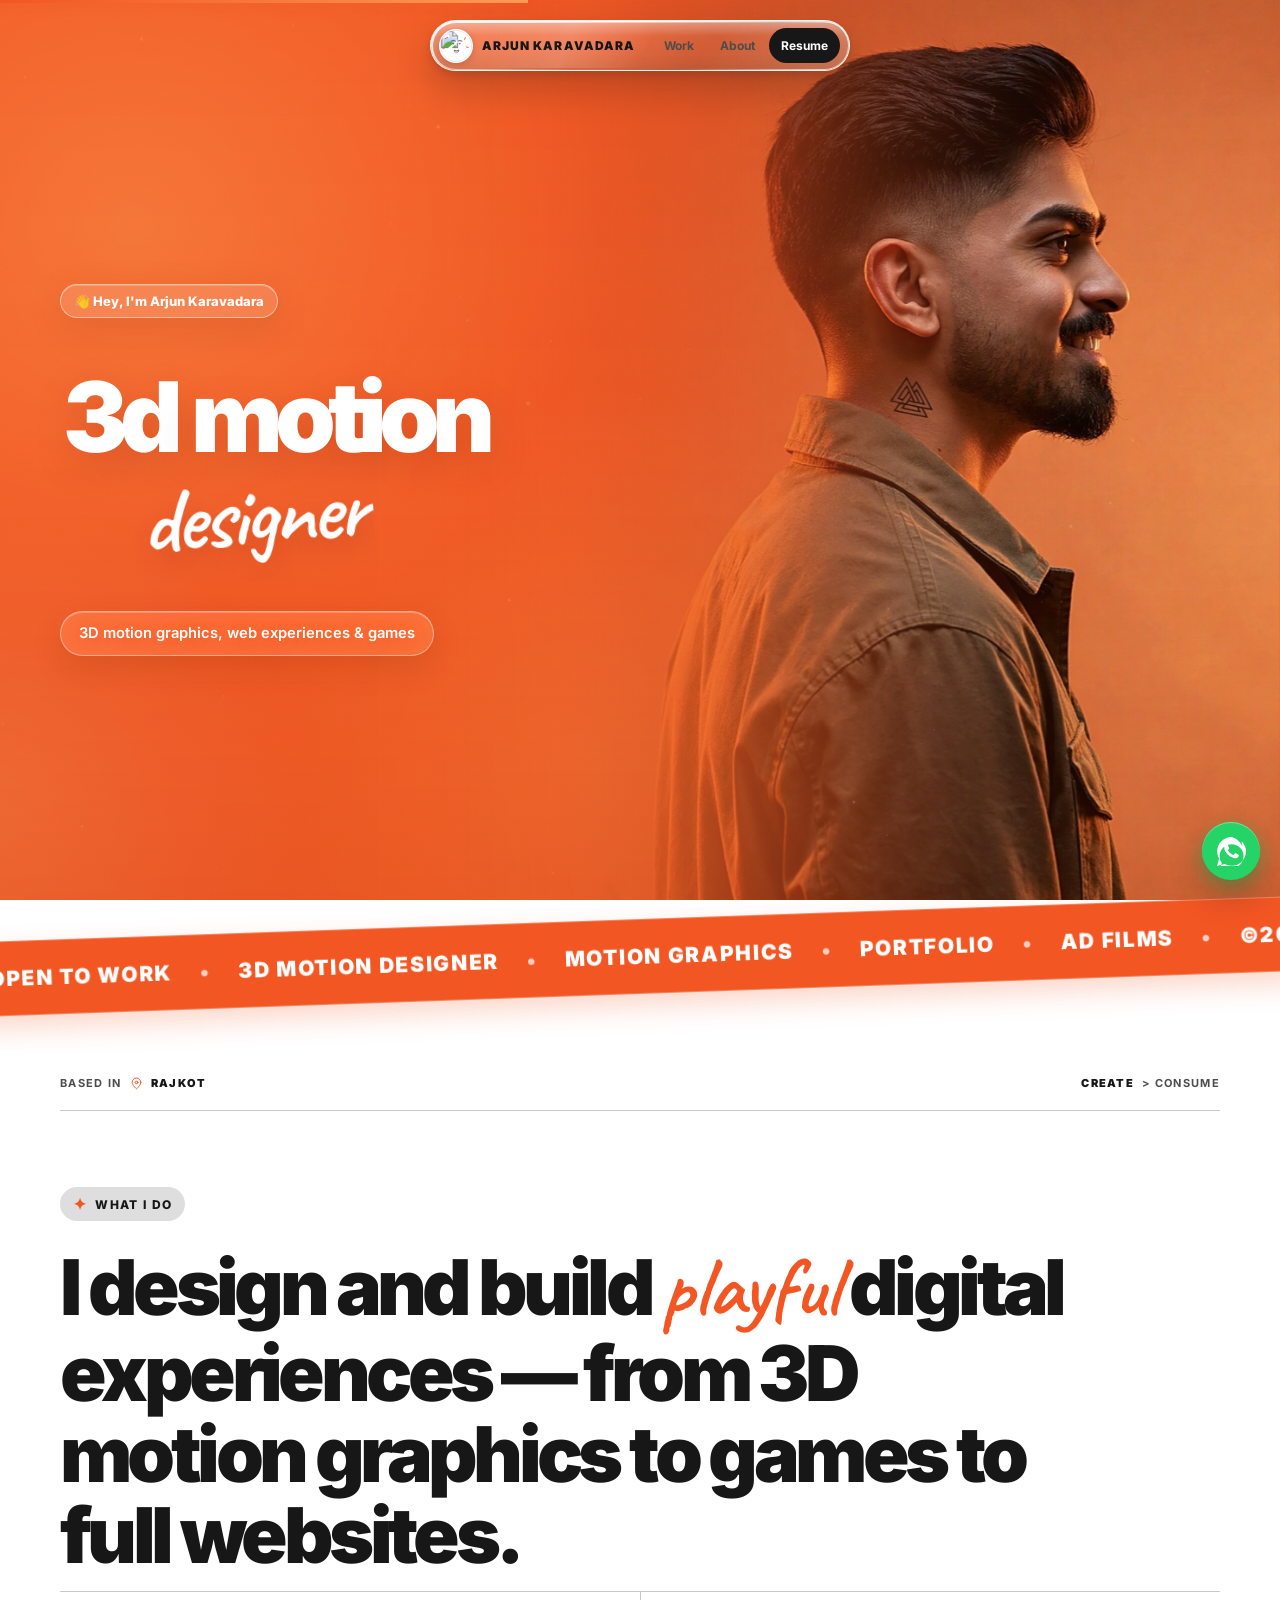
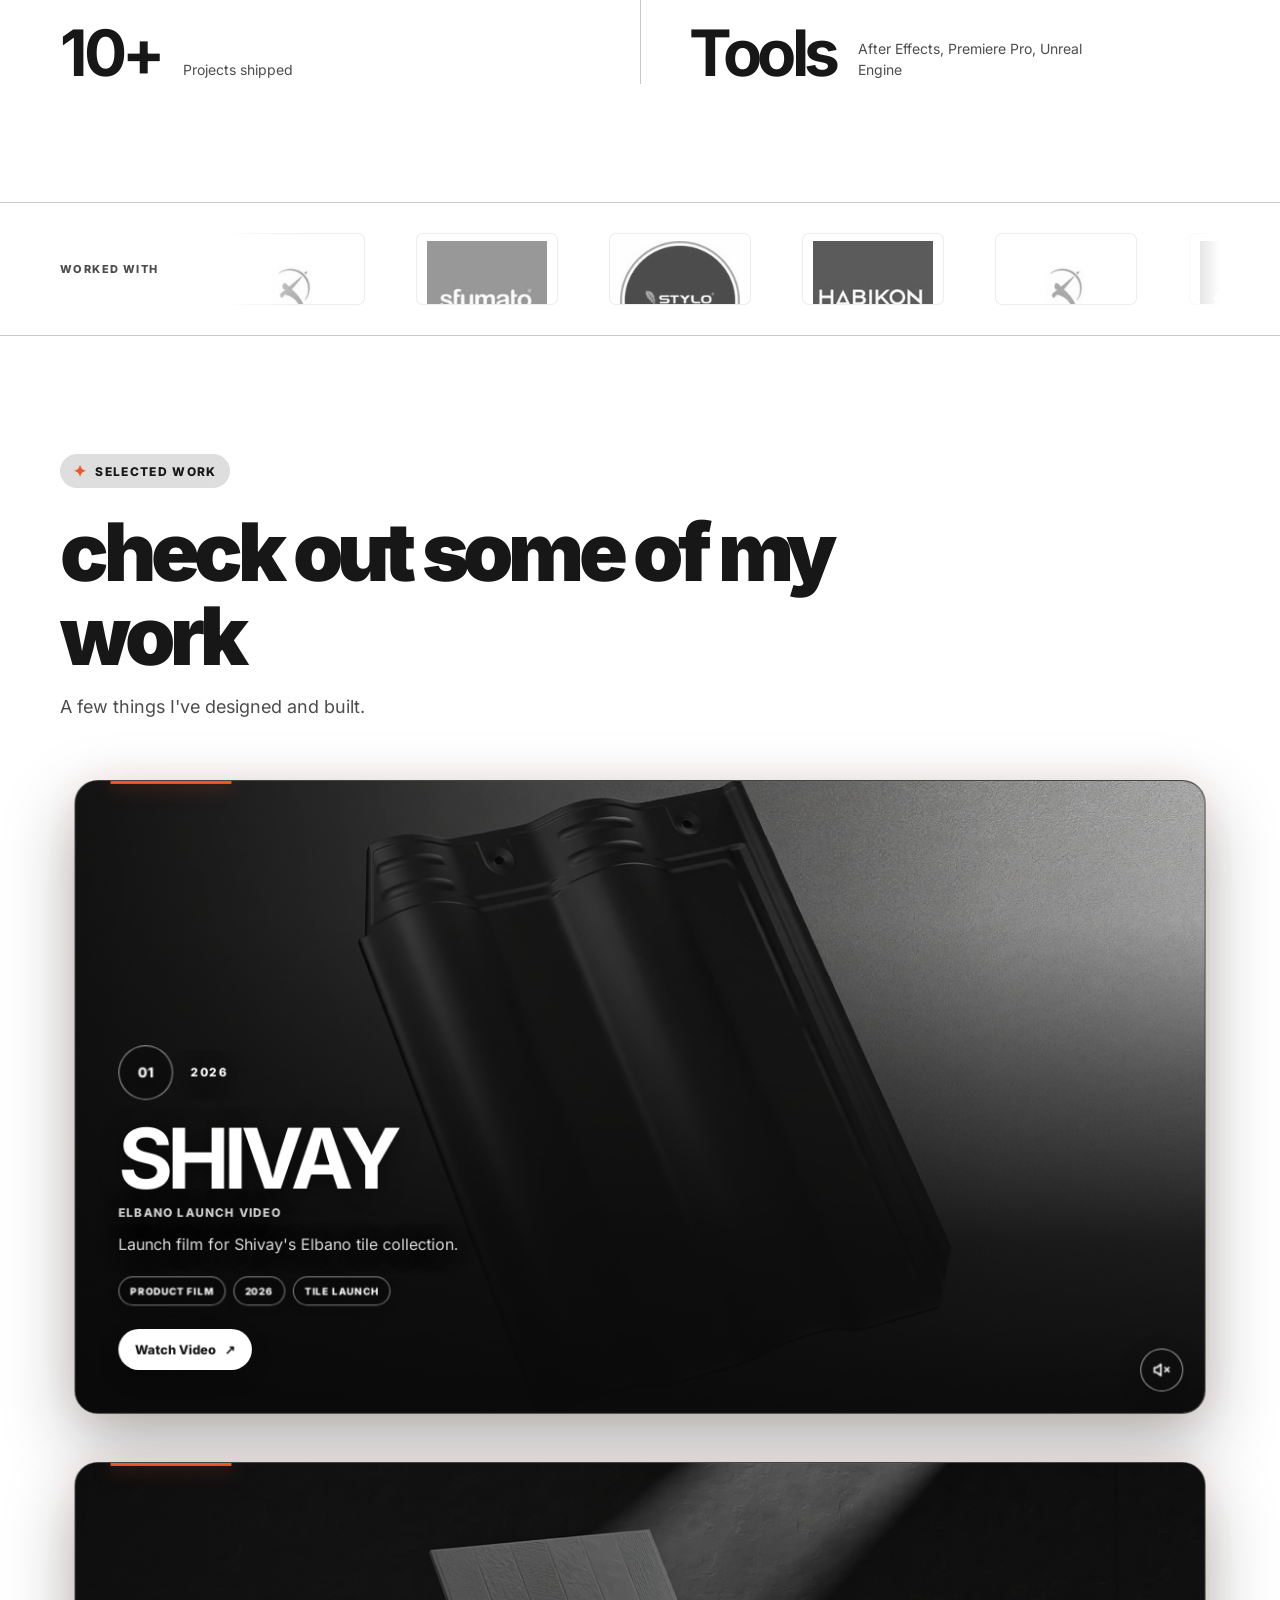
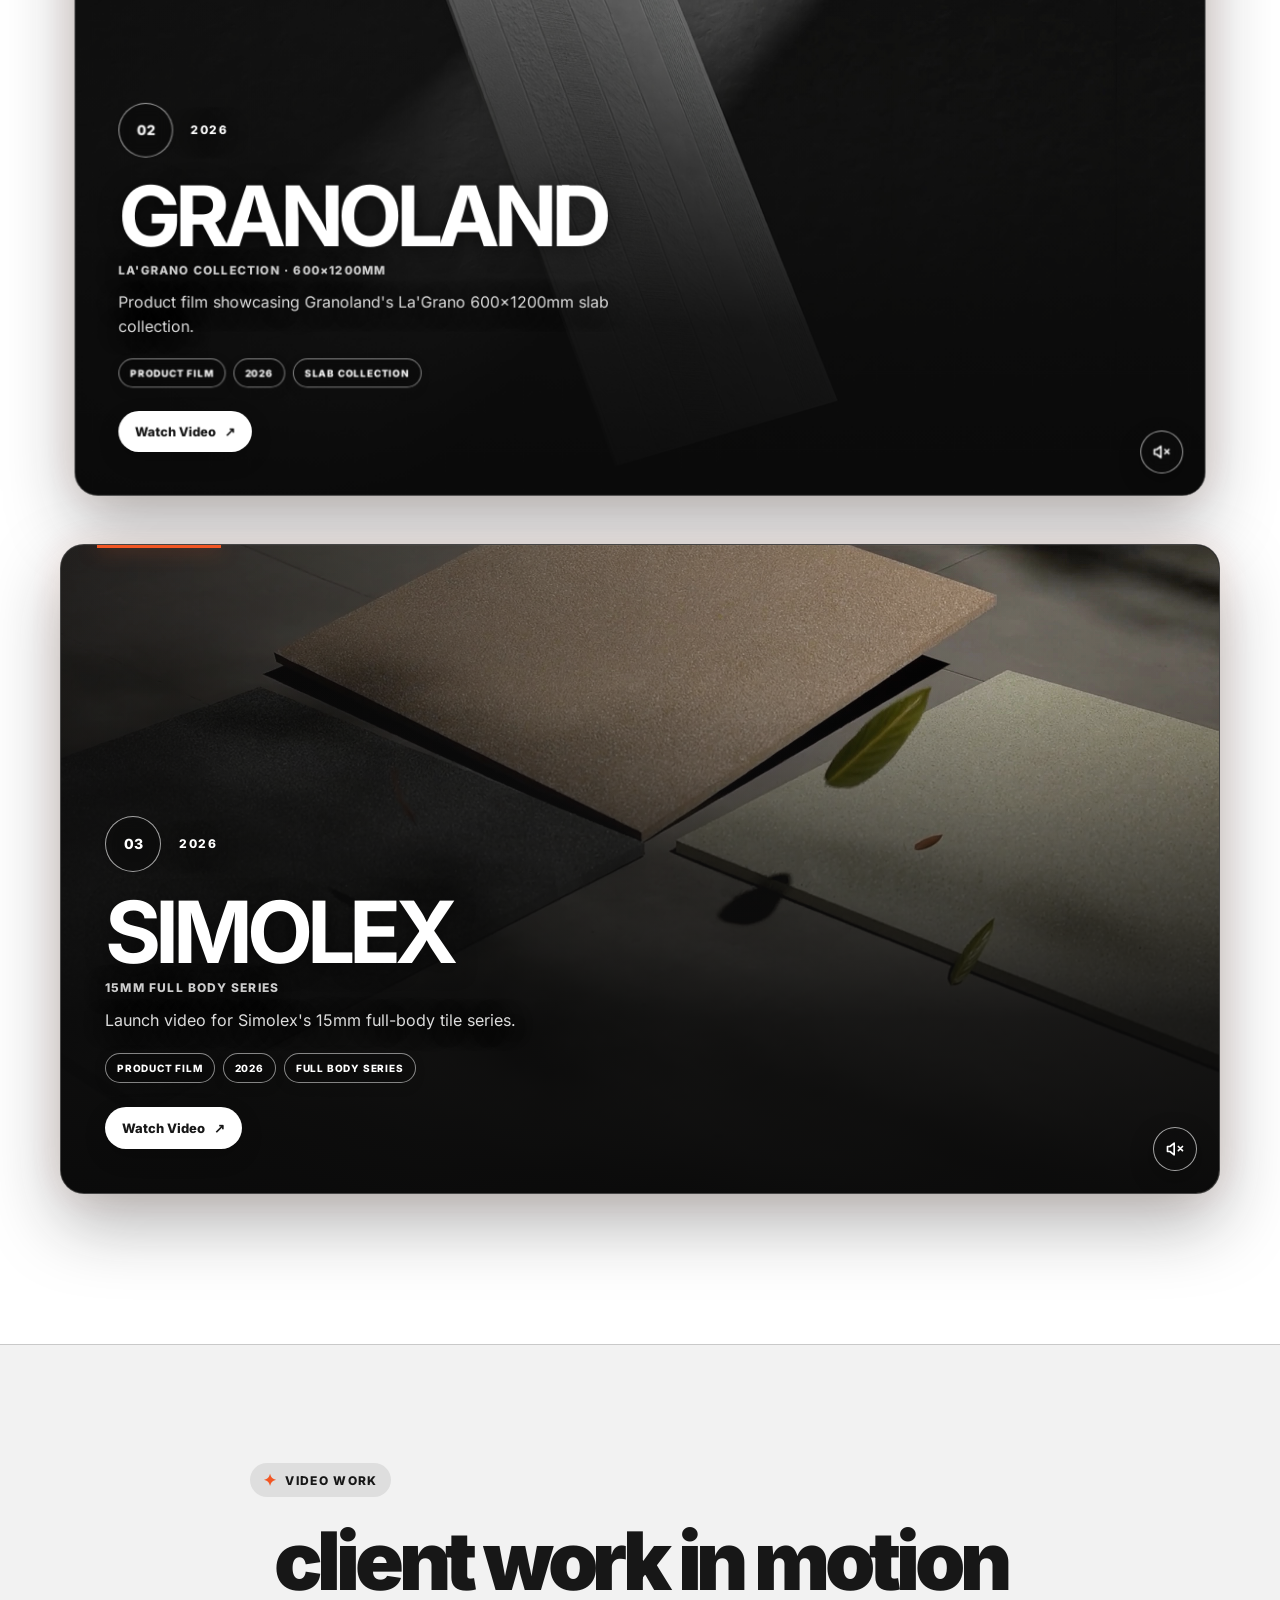
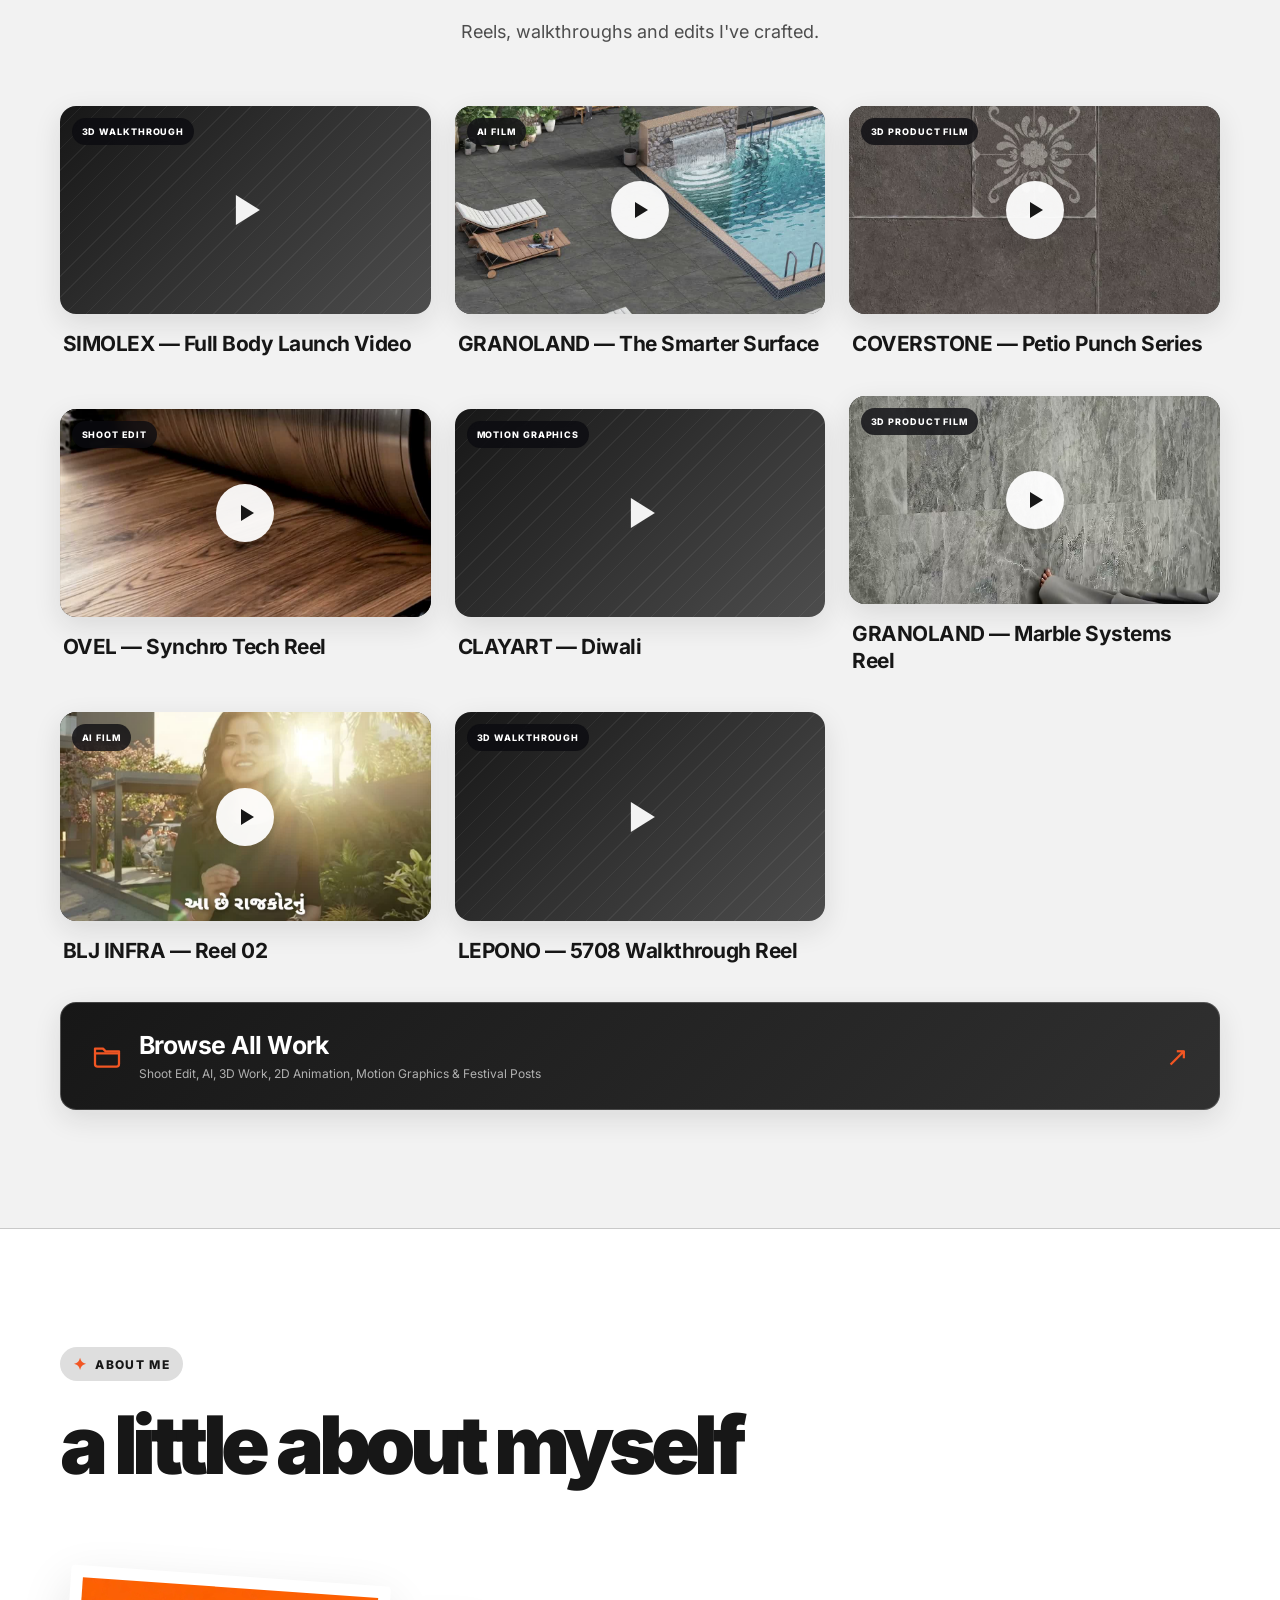
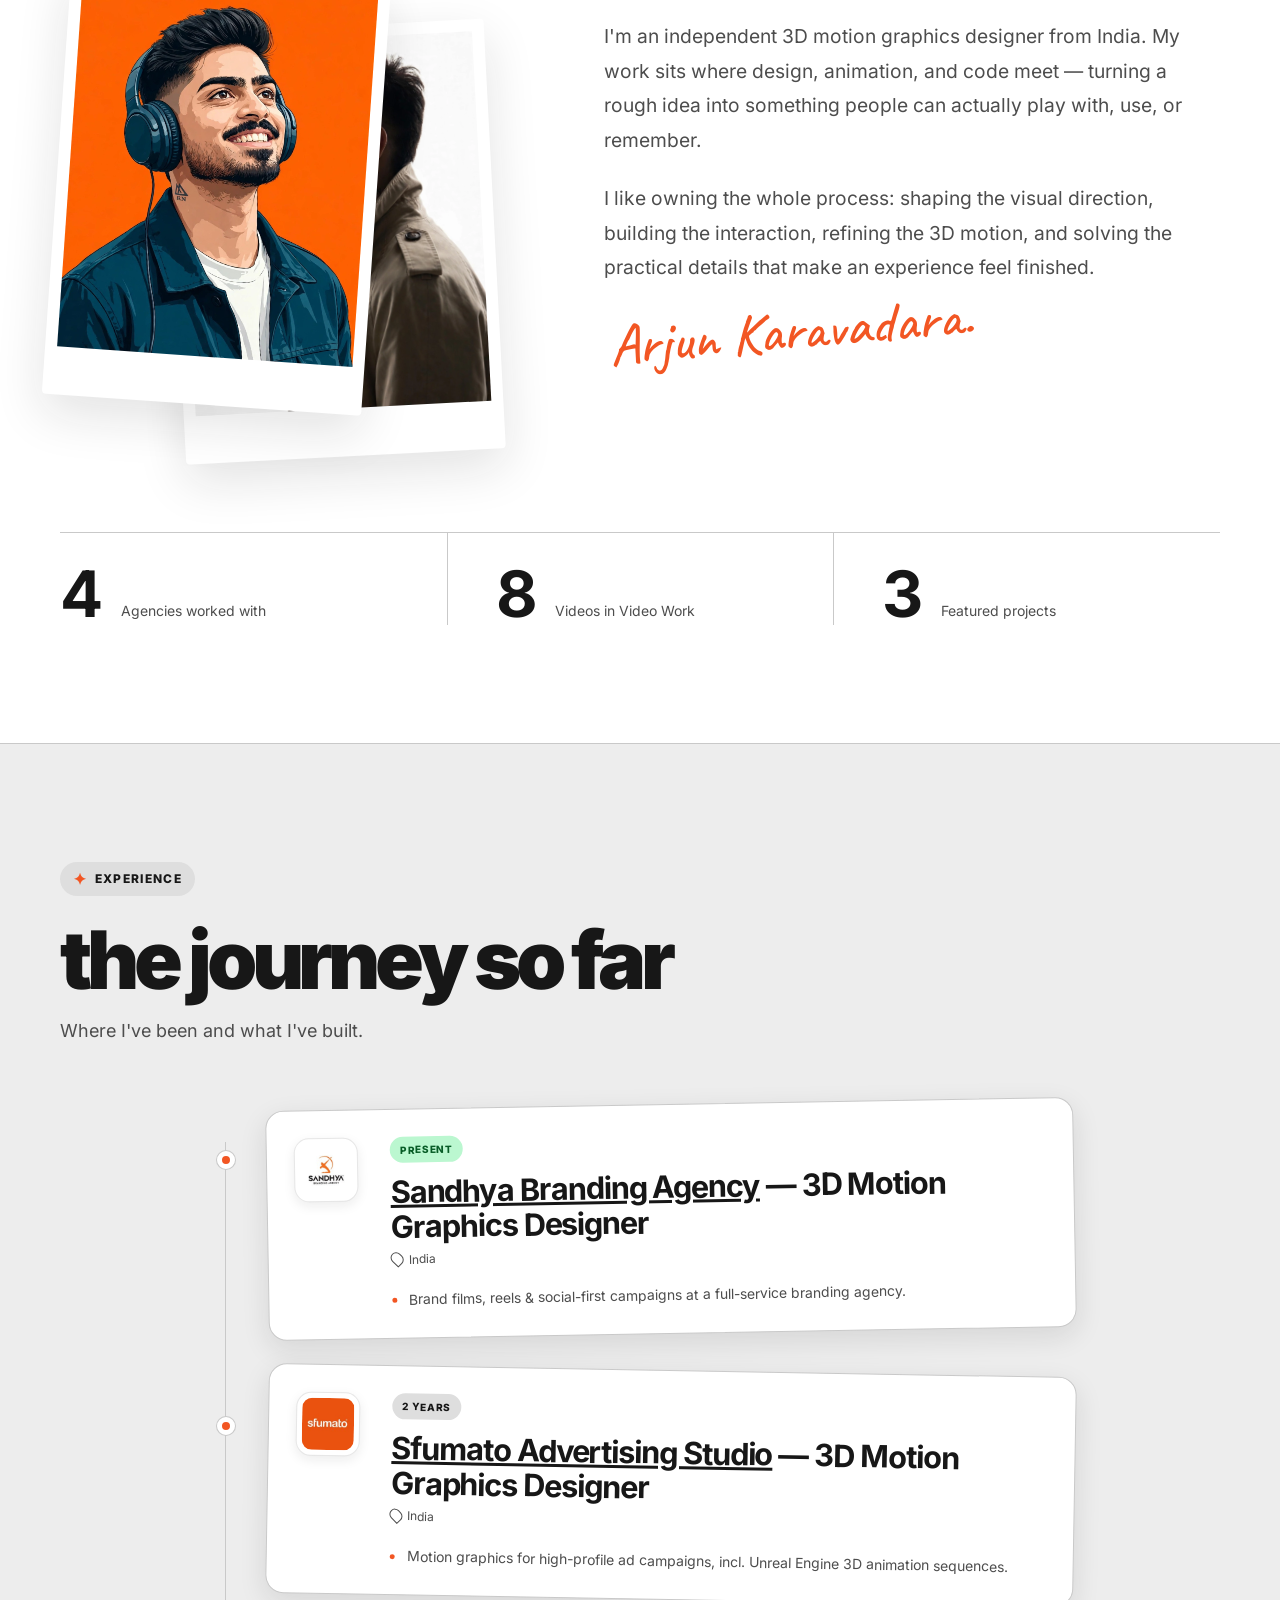
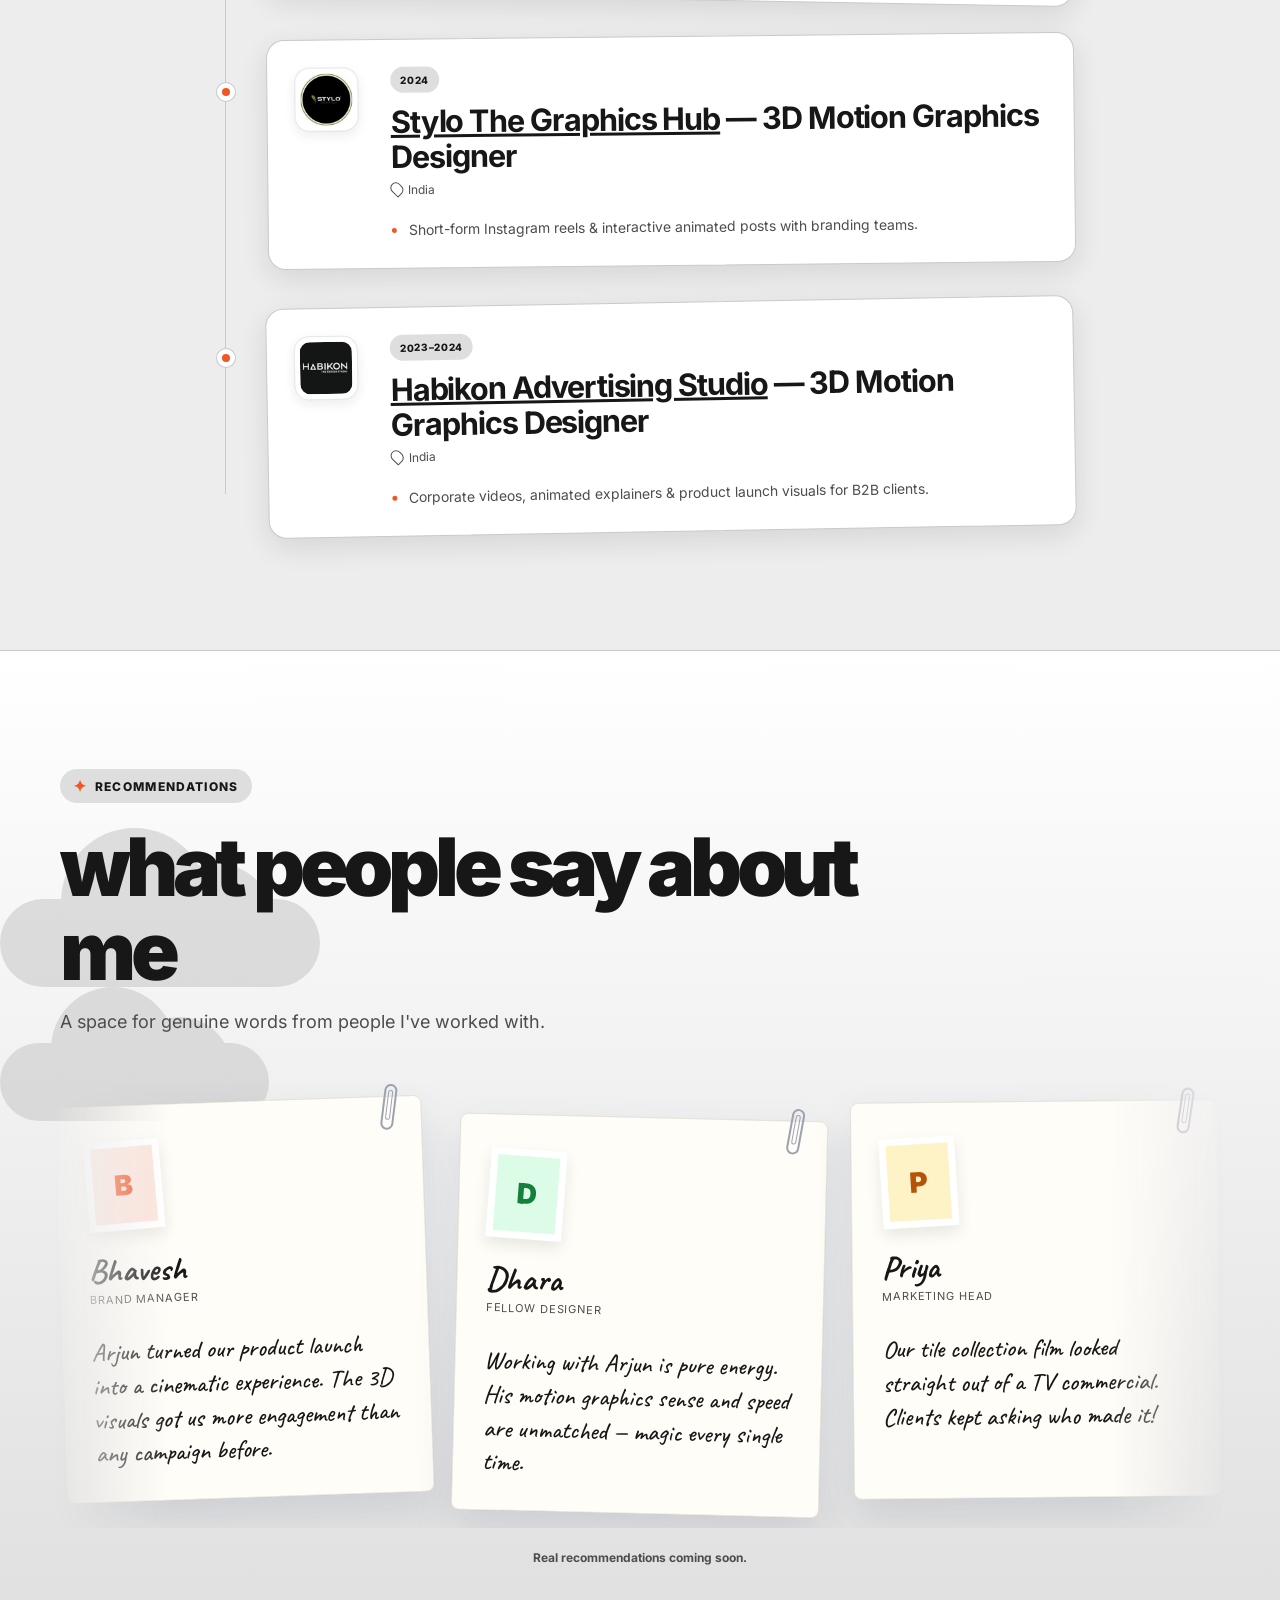
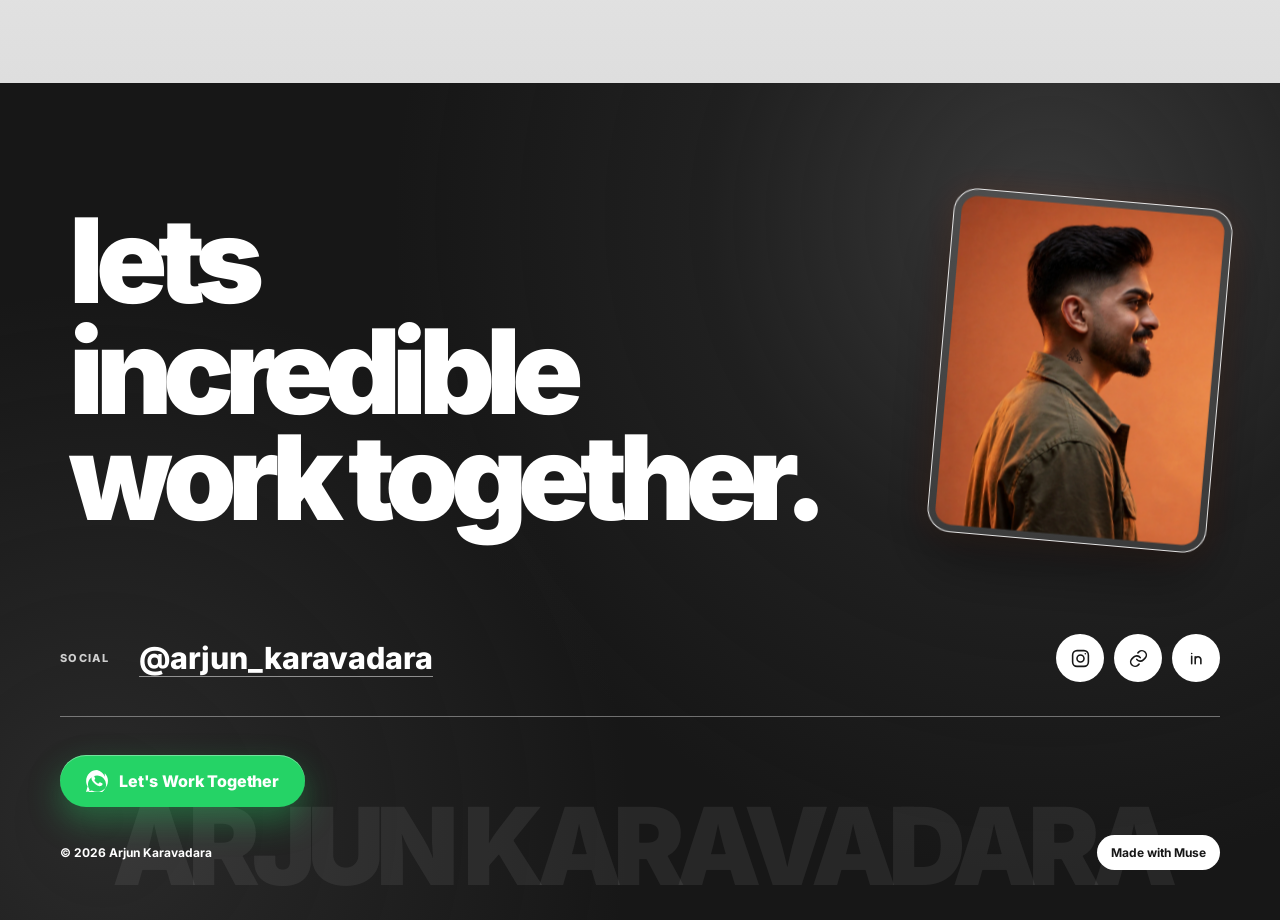
==== commit 0eaf4483: "Add files via upload" ====
--- a/index (1).html
+++ b/index (1).html
@@ -153,22 +153,22 @@
       align-items: center;
       gap: 8px;
       padding: 7px 9px 7px 8px;
-      border: 1px solid rgba(255, 255, 255, .55);
+      border: 1.5px solid rgba(255,255,255,.9);
       border-radius: 999px;
       background:
-        linear-gradient(115deg, rgba(255,255,255,.38) 0%, rgba(255,255,255,.05) 34%, rgba(255,255,255,0) 55%, rgba(255,255,255,.16) 100%),
-        linear-gradient(180deg, rgba(255,255,255,.66) 0%, rgba(255,255,255,.34) 46%, rgba(232,236,240,.26) 100%);
+        linear-gradient(118deg, rgba(255,255,255,.22) 0%, rgba(255,255,255,.055) 37%, rgba(56,64,70,.06) 65%, rgba(255,255,255,.16) 100%),
+        rgba(255,255,255,.08);
       color: #171717;
       box-shadow:
-        0 22px 44px rgba(23,23,23,.20),
-        0 6px 14px rgba(23,23,23,.10),
-        inset 0 1px 1px rgba(255,255,255,1),
-        inset 0 12px 20px rgba(255,255,255,.38),
-        inset 0 -12px 22px rgba(30,38,48,.10),
-        inset 1px 0 1px rgba(255,255,255,.55),
-        inset -1px 0 1px rgba(255,255,255,.35);
-      backdrop-filter: blur(42px) saturate(220%) brightness(1.07) contrast(1.05);
-      -webkit-backdrop-filter: blur(42px) saturate(220%) brightness(1.07) contrast(1.05);
+        0 18px 38px rgba(8,12,16,.2),
+        0 4px 10px rgba(8,12,16,.12),
+        inset 0 1.5px 0 rgba(255,255,255,.98),
+        inset 0 8px 13px rgba(255,255,255,.15),
+        inset 0 -10px 18px rgba(28,35,40,.13),
+        inset 1px 0 0 rgba(255,255,255,.42),
+        inset -1px 0 0 rgba(255,255,255,.24);
+      backdrop-filter: blur(18px) saturate(150%) brightness(1.02) contrast(.95);
+      -webkit-backdrop-filter: blur(18px) saturate(150%) brightness(1.02) contrast(.95);
       pointer-events: auto;
       transform: translateZ(0);
       transition: width .42s cubic-bezier(.22,1,.36,1), padding .42s cubic-bezier(.22,1,.36,1), box-shadow .3s ease;
@@ -183,7 +183,7 @@
       inset: 0;
       border-radius: inherit;
       padding: 1.5px;
-      background: linear-gradient(165deg, rgba(255,255,255,.98) 0%, rgba(255,255,255,.38) 30%, rgba(255,255,255,.07) 52%, rgba(255,255,255,.30) 78%, rgba(255,255,255,.72) 100%);
+      background: linear-gradient(155deg, rgba(255,255,255,1) 0%, rgba(255,255,255,.58) 22%, rgba(255,255,255,.10) 47%, rgba(111,132,148,.24) 67%, rgba(255,255,255,.76) 100%);
       -webkit-mask: linear-gradient(#000 0 0) content-box, linear-gradient(#000 0 0);
       -webkit-mask-composite: xor;
       mask: linear-gradient(#000 0 0) content-box, linear-gradient(#000 0 0);
@@ -194,28 +194,19 @@
       content: "";
       position: absolute;
       z-index: 0;
-      top: -58%;
-      bottom: -58%;
-      left: -38%;
-      width: 24%;
-      border-radius: 999px;
-      background: linear-gradient(100deg, transparent 0%, rgba(255,255,255,.08) 18%, rgba(255,255,255,.70) 50%, rgba(255,255,255,.10) 82%, transparent 100%);
-      opacity: .56;
-      transform: skewX(-20deg) translate3d(0,0,0);
-      animation: navSheen 7.5s ease-in-out 2.2s infinite;
+      inset: 2px;
+      border-radius: inherit;
+      background:
+        linear-gradient(112deg, transparent 10%, rgba(255,255,255,.23) 33%, rgba(255,255,255,.04) 52%, transparent 72%),
+        linear-gradient(180deg, rgba(255,255,255,.30) 0, transparent 28%);
+      opacity: .78;
       pointer-events: none;
-    }
-    @keyframes navSheen {
-      0%, 64%, 100% { transform: skewX(-20deg) translate3d(0,0,0); opacity: 0; }
-      69% { opacity: .56; }
-      82% { transform: skewX(-20deg) translate3d(620%,0,0); opacity: .56; }
-      87% { transform: skewX(-20deg) translate3d(620%,0,0); opacity: 0; }
     }
     .nav > * { position: relative; z-index: 1; }
     @supports ((backdrop-filter: blur(1px)) or (-webkit-backdrop-filter: blur(1px))) {
       .nav { background:
-        linear-gradient(115deg, rgba(255,255,255,.30) 0%, rgba(255,255,255,.04) 34%, rgba(255,255,255,0) 55%, rgba(255,255,255,.12) 100%),
-        linear-gradient(180deg, rgba(255,255,255,.42) 0%, rgba(255,255,255,.16) 48%, rgba(226,231,236,.10) 100%); }
+        linear-gradient(118deg, rgba(255,255,255,.22) 0%, rgba(255,255,255,.05) 37%, rgba(38,46,52,.055) 65%, rgba(255,255,255,.15) 100%),
+        rgba(255,255,255,.075); }
     }
     .nav-brand {
       display: inline-flex;
@@ -228,7 +219,26 @@
       font-weight: 900;
       letter-spacing: .09em;
     }
-    .nav-brand img { width: 34px; height: 34px; border-radius: 50%; object-fit: cover; object-position: 50% 50%; }
+    .nav-avatar { position: relative; width: 34px; height: 34px; display: inline-flex; flex: 0 0 auto; overflow: hidden; border: 1px solid rgba(255,255,255,.92); border-radius: 50%; background: #fff; box-shadow: inset 0 0 0 1px rgba(23,23,23,.08), 0 2px 7px rgba(23,23,23,.16); }
+    .nav-avatar-image { width: 100%; height: 100%; object-fit: cover; object-position: 50% 42%; transform: scale(1.06); }
+    .avatar-reactive { position: absolute; inset: 0; width: 100%; height: 100%; pointer-events: none; }
+    .avatar-pupils { transform-box: fill-box; transform-origin: center; will-change: transform; }
+    .avatar-lids { opacity: 0; transform-box: fill-box; transform-origin: center; transition: opacity .12s ease; }
+    .nav-avatar.is-blinking .avatar-lids { opacity: 1; }
+    .avatar-mouth { opacity: 0; transition: opacity .24s ease; }
+    .avatar-mouth-friendly { opacity: 1; }
+    .avatar-confetti { opacity: 0; transition: opacity .28s ease; }
+    .nav-avatar[data-reaction="woo"] .avatar-mouth-friendly,
+    .nav-avatar[data-reaction="focus"] .avatar-mouth-friendly,
+    .nav-avatar[data-reaction="celebrate"] .avatar-mouth-friendly { opacity: 0; }
+    .nav-avatar[data-reaction="woo"] .avatar-mouth-woo,
+    .nav-avatar[data-reaction="focus"] .avatar-mouth-focus,
+    .nav-avatar[data-reaction="celebrate"] .avatar-mouth-celebrate { opacity: 1; }
+    .nav-avatar[data-reaction="woo"] .avatar-eye-whites { transform: scale(1.08); transform-origin: center; }
+    .nav-avatar[data-reaction="focus"] .avatar-brow-left { transform: rotate(8deg) translateY(1px); transform-origin: right center; }
+    .nav-avatar[data-reaction="focus"] .avatar-brow-right { transform: rotate(-8deg) translateY(1px); transform-origin: left center; }
+    .nav-avatar[data-reaction="celebrate"] .avatar-confetti { opacity: 1; }
+    .avatar-eye-whites, .avatar-brow { transition: transform .28s cubic-bezier(.22,1,.36,1); }
     .nav-links { display: flex; align-items: center; gap: 2px; overflow: hidden; max-width: 220px; opacity: 1; translate: 0 0; transition: max-width .4s cubic-bezier(.22,1,.36,1), opacity .15s ease, translate .2s ease; }
     .nav-more { display: none; padding: 0 7px 2px 3px; color: #171717; font-size: 14px; font-weight: 900; letter-spacing: .12em; line-height: 1; }
     .nav.is-collapsed { padding-right: 8px; }
@@ -276,7 +286,7 @@
       height: calc(100% + 20px);
       object-fit: cover;
       object-position: right center;
-      transform: translate3d(0, var(--hero-y, 0px), 0) scale(1.015);
+      transform: translate3d(var(--gyro-x, 0px), calc(var(--hero-y, 0px) + var(--gyro-y, 0px)), 0) scale(1.015);
       transform-origin: right center;
       will-change: transform;
     }
@@ -494,6 +504,86 @@
       background: radial-gradient(circle, rgba(242, 86, 35, .16) 0%, rgba(242, 86, 35, .07) 38%, rgba(242, 86, 35, 0) 68%);
       will-change: transform, opacity;
     }
+
+    /* Fine, fixed reading cue below the floating navigation. */
+    .scroll-progress {
+      position: fixed;
+      z-index: 45;
+      inset: 0 auto auto 0;
+      width: 100%;
+      height: 3px;
+      pointer-events: none;
+      transform: scaleX(0);
+      transform-origin: left center;
+      background: linear-gradient(90deg, #f25623, #ff9b56);
+      box-shadow: 0 1px 8px rgba(242,86,35,.34);
+      will-change: transform;
+    }
+
+    /* Canvas sits between the hero image treatment and copy so its soft
+       amber light never compromises the headline or supporting text. */
+    .hero-particles {
+      position: absolute;
+      z-index: 1;
+      inset: 0;
+      width: 100%;
+      height: 100%;
+      pointer-events: none;
+      opacity: .68;
+      mix-blend-mode: screen;
+    }
+
+    .motion-permission {
+      position: fixed;
+      z-index: 72;
+      left: max(14px, env(safe-area-inset-left));
+      bottom: max(14px, env(safe-area-inset-bottom));
+      display: none;
+      align-items: center;
+      min-height: 38px;
+      padding: 9px 14px;
+      border: 1px solid rgba(255,255,255,.58);
+      border-radius: 999px;
+      color: #171717;
+      background: rgba(255,255,255,.82);
+      box-shadow: 0 12px 34px rgba(23,23,23,.18), inset 0 1px 0 rgba(255,255,255,.9);
+      backdrop-filter: blur(18px) saturate(145%);
+      -webkit-backdrop-filter: blur(18px) saturate(145%);
+      font: 800 12px/1 "Inter", sans-serif;
+      cursor: pointer;
+    }
+    html.motion-permission-needed .motion-permission { display: inline-flex; }
+    .motion-permission:focus-visible { outline: 3px solid rgba(242,86,35,.34); outline-offset: 3px; }
+    .motion-permission:active { transform: translateY(1px); }
+
+    /* Client logo marquee */
+    .client-strip { overflow: hidden; border-bottom: 1px solid var(--line); background: var(--surface); }
+    .client-strip-inner { min-height: 132px; display: grid; grid-template-columns: auto minmax(0,1fr); align-items: center; gap: clamp(28px, 5vw, 76px); }
+    .client-strip-label { color: var(--muted); font-size: 11px; font-weight: 800; letter-spacing: .13em; text-transform: uppercase; white-space: nowrap; }
+    .client-logo-marquee {
+      min-width: 0;
+      overflow: hidden;
+      -webkit-mask-image: linear-gradient(90deg, transparent, #000 8%, #000 92%, transparent);
+      mask-image: linear-gradient(90deg, transparent, #000 8%, #000 92%, transparent);
+    }
+    .client-logo-track { display: flex; width: max-content; animation: clientLogoTicker 22s linear infinite; }
+    .client-logo-marquee:hover .client-logo-track { animation-play-state: paused; }
+    .client-logo-set { display: flex; flex: 0 0 auto; align-items: center; gap: clamp(26px, 4vw, 58px); padding-right: clamp(26px, 4vw, 58px); }
+    .client-logo {
+      position: relative;
+      width: clamp(112px, 12vw, 142px);
+      height: 72px;
+      display: grid;
+      place-items: center;
+      flex: 0 0 auto;
+      overflow: hidden;
+      border: 1px solid rgba(23,23,23,.08);
+      border-radius: 7px;
+      background: #fff;
+    }
+    .client-logo img { width: 100%; height: 100%; max-width: none; padding: 7px 10px; object-fit: contain; object-position: center; filter: grayscale(1); opacity: .7; transition: filter .3s ease, opacity .3s ease; }
+    .client-logo:hover img { filter: grayscale(0); opacity: 1; }
+    @keyframes clientLogoTicker { to { transform: translate3d(-50%,0,0); } }
 
     /* Work */
     .work-section { padding-bottom: 150px; }
@@ -1061,7 +1151,29 @@
     .contact h2 { position: relative; z-index: 3; margin: 0; max-width: 800px; padding: .1em .08em .14em; font-size: clamp(4rem, 9.2vw, 8.4rem); line-height: .9; letter-spacing: -.075em; font-weight: 900; text-transform: lowercase; cursor: pointer; transition: opacity .25s ease; }
     .contact h2.is-physics { pointer-events: none; }
     .contact h2.is-physics > .physics-source { visibility: hidden; }
-    .contact h2 .create { display: inline-block; color: var(--accent); font-family: "Caveat", cursive; font-size: 1.03em; font-weight: 600; transform: rotate(-5deg); }
+    .contact h2 .create { position: relative; display: inline-block; color: var(--accent); font-family: "Caveat", cursive; font-size: 1.03em; font-weight: 600; vertical-align: baseline; transform: rotate(-5deg); }
+    .word-rotator-measure { display: block; visibility: hidden; white-space: nowrap; }
+    .word-rotator-window { position: absolute; inset: -.16em -.12em -.14em; overflow: hidden; pointer-events: none; }
+    .word-rotator-word {
+      position: absolute;
+      left: .12em;
+      top: .16em;
+      display: block;
+      white-space: nowrap;
+      opacity: 0;
+      filter: blur(7px);
+      transform: translate3d(0,72%,0);
+      will-change: opacity, filter, transform;
+      animation: contactWordCycle 8.8s cubic-bezier(.22,1,.36,1) infinite both;
+    }
+    .word-rotator-word:nth-child(2) { animation-delay: 2.2s; }
+    .word-rotator-word:nth-child(3) { animation-delay: 4.4s; }
+    .word-rotator-word:nth-child(4) { animation-delay: 6.6s; }
+    @keyframes contactWordCycle {
+      0% { opacity: 0; filter: blur(7px); transform: translate3d(0,72%,0); }
+      5%, 22% { opacity: 1; filter: blur(0); transform: translate3d(0,0,0); }
+      30%, 100% { opacity: 0; filter: blur(7px); transform: translate3d(0,-72%,0); }
+    }
     .physics-layer { position: absolute; z-index: 4; inset: 0; overflow: hidden; pointer-events: none; }
     .physics-word { position: absolute; left: 0; top: 0; display: block; margin: 0; padding: 0; white-space: nowrap; user-select: none; touch-action: none; pointer-events: auto; cursor: grab; transform-origin: center; will-change: transform; }
     .physics-word.is-grabbed { cursor: grabbing; z-index: 2; }
@@ -1134,6 +1246,11 @@
     @media (max-width: 720px) {
       .whatsapp-float { width: 54px; height: 54px; right: 16px; bottom: 16px; }
       .whatsapp-cta { font-size: 15px; padding: 14px 22px; }
+      .client-strip-inner { min-height: 146px; grid-template-columns: 1fr; gap: 15px; padding-block: 24px; }
+      .client-logo-marquee { width: calc(100% + 24px); margin-left: -12px; }
+      .client-logo { width: 116px; height: 68px; }
+      .client-logo img { padding: 6px 8px; }
+      .client-logo-set { gap: 20px; padding-right: 20px; }
     }
     .made { padding: 10px 14px; border-radius: 999px; background: white; color: #171717; }
     .watermark { position: absolute; left: 16px; bottom: clamp(20px, 2vw, 32px); width: calc(100% - 32px); font-size: clamp(1.75rem, 8.4vw, 8rem); line-height: .9; font-weight: 900; letter-spacing: -.08em; text-align: center; white-space: nowrap; color: rgba(255,255,255,.07); pointer-events: none; }
@@ -1234,6 +1351,7 @@
       transform-origin: top center;
       transition: transform .8s var(--motion-ease);
       transition-delay: var(--reveal-delay, 0ms);
+      transform-style: preserve-3d;
       will-change: transform;
     }
     .project.is-visible { --entry-y: 0px; }
@@ -1380,7 +1498,7 @@
       .nav-links a { padding-inline: 6px; }
       .nav-brand { gap: 6px; }
       .nav-brand span { font-size: 8px; }
-      .nav-brand img { width: 31px; height: 31px; }
+      .nav-avatar { width: 31px; height: 31px; }
       .hero-title { font-size: clamp(3.5rem, 15.2vw, 4.8rem); letter-spacing: -.09em; }
       .hero-script { font-size: clamp(3.7rem, 16vw, 5rem); }
       .display { font-size: 2.8rem; }
@@ -1398,7 +1516,12 @@
        stacked and the 16:9 photo is shown whole, never portrait-cropped.
        Sizes are in vw so the whole lockup scales with the frame. */
     @media (max-width: 720px) and (orientation: portrait) {
+      .nav-wrap { top: max(8px, env(safe-area-inset-top)); }
+      .nav { width: calc(100% - 24px); }
       .hero { min-height: 0; height: 56.25vw; }
+      .hero-copy { padding-top: 2vw; }
+      .hello { margin-top: 0; }
+      .hero-lockup { margin-top: 1.15vw; }
       .hero-media::before {
         background: linear-gradient(90deg,
           #f25623 0%,
@@ -1411,10 +1534,10 @@
           rgba(242,86,35,.07) 79%,
           rgba(242,86,35,0) 88%);
       }
-      .hero-inner { width: min(var(--max), calc(100% - 7.2vw)); min-height: 0; padding: 12.5vw 0 2vw; }
+      .hero-inner { width: min(var(--max), calc(100% - 7.2vw)); min-height: 0; padding: 17vw 0 1.2vw; }
       .hero-copy { width: 66vw; max-width: none; }
-      .hello { font-size: 2.7vw; min-height: 6vw; padding: 1.4vw 2.8vw; gap: 1.6vw; }
-      .hero-lockup { margin-top: 2.2vw; }
+      .hello { font-size: 2.7vw; min-height: 6vw; padding: 1.25vw 2.8vw; gap: 1.6vw; }
+      .hero-lockup { margin-top: 1.15vw; }
       .hero-title { font-size: 8.6vw; line-height: 1.08; letter-spacing: -.08em; }
       .hero-script { font-size: 8.3vw; line-height: 1.18; margin-left: 36%; }
       .hero-kicker-mask { margin-top: calc(2vw - .62em); }
@@ -1438,12 +1561,24 @@
       .project { opacity: 1 !important; transform: none !important; }
       .contact-thumb { --tilt-x: 0deg !important; --tilt-y: 0deg !important; --sheen-opacity: 0 !important; transform: rotate(5deg) !important; will-change: auto !important; }
       .contact-thumb img { transform: none !important; }
-      .preloader { display: none !important; }
-      .physics-reset { display: none !important; }
+      .preloader, .hero-particles { display: none !important; }
+      .nav-avatar .avatar-pupils { transform: none !important; }
+      .nav-avatar .avatar-lids, .nav-avatar .avatar-mouth-woo, .nav-avatar .avatar-mouth-focus, .nav-avatar .avatar-mouth-celebrate, .nav-avatar .avatar-confetti { opacity: 0 !important; }
+      .nav-avatar .avatar-mouth-friendly { opacity: 1 !important; }
+      .nav-avatar .avatar-eye-whites, .nav-avatar .avatar-brow { transform: none !important; }
+      .physics-reset, .motion-permission { display: none !important; }
+      .scroll-progress { transition: none !important; }
+      .word-rotator-word { display: none !important; animation: none !important; }
+      .word-rotator-word:first-child { display: block !important; opacity: 1 !important; filter: none !important; transform: none !important; }
+      .client-logo-track { width: 100%; animation: none !important; transform: none !important; }
+      .client-logo-set { width: 100%; flex-wrap: wrap; justify-content: center; padding-right: 0; }
+      .client-logo-set[aria-hidden="true"] { display: none; }
     }
   </style>
 </head>
 <body>
+  <div class="scroll-progress" id="scroll-progress" aria-hidden="true"></div>
+  <button class="motion-permission" id="motion-permission" type="button">Enable Motion ✨</button>
   <div class="cursor-spotlight" id="cursor-spotlight" aria-hidden="true"></div>
   <div class="preloader" id="preloader" aria-hidden="true">
     <div class="preloader-name"><span class="preloader-word">Arjun</span><span class="preloader-dots"><i></i><i></i><i></i></span><span class="preloader-word">Karavadara</span></div>
@@ -1451,7 +1586,22 @@
   <div class="nav-wrap">
     <nav class="nav" aria-label="Primary navigation">
       <a class="nav-brand" href="#top" aria-label="Arjun Karavadara, back to top">
-        <img src="arjun-pixar-avatar.png" alt="Cartoon portrait of Arjun Karavadara" />
+        <span class="nav-avatar" id="nav-avatar" role="img" aria-label="Reactive 3D avatar of Arjun Karavadara">
+          <img class="nav-avatar-image" src="arjun-nav-avatar-white.png" alt="" />
+          <svg class="avatar-reactive" viewBox="0 0 34 34" aria-hidden="true">
+            <g class="avatar-pupils" id="avatar-pupils">
+              <circle cx="14.1" cy="14.4" r=".75" fill="#111"/><circle cx="20.9" cy="14.4" r=".75" fill="#111"/>
+              <circle cx="13.86" cy="14.15" r=".18" fill="#fff"/><circle cx="20.66" cy="14.15" r=".18" fill="#fff"/>
+            </g>
+            <g class="avatar-lids"><path d="M11.8 14.4q2.3-1.8 4.6 0-2.3 1.2-4.6 0z" fill="#e7b8a5"/><path d="M18.6 14.4q2.3-1.8 4.6 0-2.3 1.2-4.6 0z" fill="#e7b8a5"/></g>
+            <path class="avatar-brow avatar-brow-left" d="M11.8 11.7q2.2-1 4.5 0" fill="none" stroke="#161616" stroke-width=".7" stroke-linecap="round"/>
+            <path class="avatar-brow avatar-brow-right" d="M18.8 11.7q2.2-1 4.4 0" fill="none" stroke="#161616" stroke-width=".7" stroke-linecap="round"/>
+            <path class="avatar-mouth avatar-mouth-woo" d="M15.4 21.2q2.1-1.5 4.2 0v1.2q-2.1 2-4.2 0z" fill="#542922"/>
+            <path class="avatar-mouth avatar-mouth-focus" d="M15.2 22.2q2.3.5 4.6-.1" fill="none" stroke="#3b211d" stroke-width=".8" stroke-linecap="round"/>
+            <path class="avatar-mouth avatar-mouth-celebrate" d="M15 21.2q2.6 2.8 5.1 0-.4 3-2.5 3t-2.6-3z" fill="#fff" stroke="#542922" stroke-width=".45"/>
+            <g class="avatar-confetti"><path d="M6 9l2-1M27 8l-1 2M28 18l2 .5M5 19l-2 .6" stroke="#f25623" stroke-width="1" stroke-linecap="round"/></g>
+          </svg>
+        </span>
         <span>ARJUN KARAVADARA</span>
       </a>
       <div class="nav-links">
@@ -1470,6 +1620,7 @@
         <div class="hero-aurora"></div>
         <div class="hero-grain"></div>
       </div>
+      <canvas class="hero-particles" id="hero-particles" aria-hidden="true"></canvas>
       <div class="shell hero-inner">
         <div class="hero-copy">
           <span class="eyebrow hello">👋 Hey, I'm Arjun Karavadara</span>
@@ -1501,6 +1652,28 @@
         <div class="stats reveal">
           <div class="stat"><strong data-count-to="10" data-suffix="+">10+</strong><span>Projects shipped</span></div>
           <div class="stat"><strong>Tools</strong><span>After Effects, Premiere Pro, Unreal Engine</span></div>
+        </div>
+      </div>
+    </section>
+
+    <section class="client-strip" aria-label="Worked with">
+      <div class="shell client-strip-inner">
+        <div class="client-strip-label">Worked with</div>
+        <div class="client-logo-marquee">
+          <div class="client-logo-track">
+            <div class="client-logo-set">
+              <div class="client-logo"><img src="sandhya-logo-600.jpg" alt="Sandhya Branding Agency" loading="lazy" /></div>
+              <div class="client-logo"><img src="sfumato-logo-600.jpg" alt="Sfumato Advertising Studio" loading="lazy" /></div>
+              <div class="client-logo"><img src="stylo-logo-600.jpg" alt="Stylo The Graphics Hub" loading="lazy" /></div>
+              <div class="client-logo"><img src="habikon-logo-600.jpg" alt="Habikon Advertising Studio" loading="lazy" /></div>
+            </div>
+            <div class="client-logo-set" aria-hidden="true">
+              <div class="client-logo"><img src="sandhya-logo-600.jpg" alt="" loading="lazy" /></div>
+              <div class="client-logo"><img src="sfumato-logo-600.jpg" alt="" loading="lazy" /></div>
+              <div class="client-logo"><img src="stylo-logo-600.jpg" alt="" loading="lazy" /></div>
+              <div class="client-logo"><img src="habikon-logo-600.jpg" alt="" loading="lazy" /></div>
+            </div>
+          </div>
         </div>
       </div>
     </section>
@@ -1765,7 +1938,7 @@
     <button class="physics-reset" type="button" aria-label="Reset headline physics">↺ Reset</button>
     <div class="shell">
       <div class="contact-top reveal">
-        <h2 role="button" tabindex="0" aria-label="Play with the contact headline">lets <span class="create">create</span><br />incredible work together.</h2>
+        <h2 role="button" tabindex="0" aria-label="Play with the contact headline">lets <span class="create word-rotator" aria-label="create"><span class="word-rotator-measure" aria-hidden="true">create</span><span class="word-rotator-window" aria-hidden="true"><span class="word-rotator-word">create</span><span class="word-rotator-word">design</span><span class="word-rotator-word">build</span><span class="word-rotator-word">craft</span></span></span><br />incredible work together.</h2>
         <div class="contact-thumb"><img src="arjun-studio-orange.png" alt="Arjun Karavadara in side profile against an orange studio background" /></div>
       </div>
       <div class="social-row reveal">
@@ -2490,6 +2663,182 @@
       footer.addEventListener('pointerup', releasePointer);
       footer.addEventListener('pointercancel', releasePointer);
       reset.addEventListener('click', resetPhysics);
+    }());
+  </script>
+  <script>
+    /* Phone/tablet tilt parallax. The effect starts only after real sensor
+       data arrives, yields to touch scrolling, and never runs for reduced motion. */
+    (function () {
+      var reduced = window.matchMedia('(prefers-reduced-motion: reduce)');
+      var touchDevice = navigator.maxTouchPoints > 0 || window.matchMedia('(pointer: coarse)').matches;
+      var orientationAPI = window.DeviceOrientationEvent;
+      var permissionButton = document.getElementById('motion-permission');
+      var heroImage = document.querySelector('.hero-bg');
+      var cards = Array.prototype.slice.call(document.querySelectorAll('.project'));
+      var permissionRequired = orientationAPI && typeof orientationAPI.requestPermission === 'function';
+      var listening = false;
+      var calibrated = false;
+      var scrolling = false;
+      var scrollTimer = 0;
+      var frame = 0;
+      var baseline = { x: 0, y: 0 };
+      var target = { x: 0, y: 0 };
+      var current = { x: 0, y: 0 };
+
+      if (!touchDevice || !orientationAPI || reduced.matches || !heroImage) return;
+
+      function clamp(value, min, max) {
+        return Math.min(max, Math.max(min, value));
+      }
+
+      function screenAngle() {
+        var angle = window.screen && window.screen.orientation && Number(window.screen.orientation.angle);
+        if (!isFinite(angle)) angle = Number(window.orientation) || 0;
+        return ((angle % 360) + 360) % 360;
+      }
+
+      function axesForScreen(beta, gamma) {
+        var angle = screenAngle();
+        if (angle === 90) return { x: beta, y: -gamma };
+        if (angle === 270) return { x: -beta, y: gamma };
+        if (angle === 180) return { x: -gamma, y: -beta };
+        return { x: gamma, y: beta };
+      }
+
+      function normalized(delta) {
+        var deadZone = 1.4;
+        if (Math.abs(delta) <= deadZone) return 0;
+        return clamp((delta - Math.sign(delta) * deadZone) / 18, -1, 1);
+      }
+
+      function applyMotion() {
+        heroImage.style.setProperty('--gyro-x', (current.x * 6).toFixed(2) + 'px');
+        heroImage.style.setProperty('--gyro-y', (current.y * 4).toFixed(2) + 'px');
+        cards.forEach(function (card) {
+          card.style.setProperty('--tilt-rx', (-current.y * 2.35).toFixed(3) + 'deg');
+          card.style.setProperty('--tilt-ry', (current.x * 2.75).toFixed(3) + 'deg');
+          card.style.setProperty('--gloss-x', (50 + current.x * 13).toFixed(1) + '%');
+          card.style.setProperty('--gloss-y', (50 + current.y * 10).toFixed(1) + '%');
+          card.style.setProperty('--gloss-opacity', (Math.max(Math.abs(current.x), Math.abs(current.y)) * .38).toFixed(3));
+        });
+        window.dispatchEvent(new CustomEvent('portfolio-tilt', { detail: { x: current.x, y: current.y } }));
+      }
+
+      function settleMotion() {
+        if (document.hidden || reduced.matches) {
+          frame = 0;
+          return;
+        }
+        current.x += (target.x - current.x) * .085;
+        current.y += (target.y - current.y) * .085;
+        if (Math.abs(target.x - current.x) < .0015) current.x = target.x;
+        if (Math.abs(target.y - current.y) < .0015) current.y = target.y;
+        applyMotion();
+        if (Math.abs(target.x - current.x) > .0015 || Math.abs(target.y - current.y) > .0015) {
+          frame = requestAnimationFrame(settleMotion);
+        } else {
+          frame = 0;
+        }
+      }
+
+      function queueMotion() {
+        if (!frame && !document.hidden) frame = requestAnimationFrame(settleMotion);
+      }
+
+      function resetMotion(immediate) {
+        target.x = 0;
+        target.y = 0;
+        if (immediate) {
+          current.x = 0;
+          current.y = 0;
+          applyMotion();
+        } else {
+          queueMotion();
+        }
+      }
+
+      function onOrientation(event) {
+        if (document.hidden || scrolling || reduced.matches) return;
+        var beta = Number(event.beta);
+        var gamma = Number(event.gamma);
+        if (!isFinite(beta) || !isFinite(gamma)) return;
+        var axes = axesForScreen(beta, gamma);
+        if (!calibrated) {
+          baseline.x = axes.x;
+          baseline.y = axes.y;
+          calibrated = true;
+          return;
+        }
+        target.x = normalized(axes.x - baseline.x);
+        target.y = normalized(axes.y - baseline.y);
+        queueMotion();
+      }
+
+      function startListening() {
+        if (listening) return;
+        listening = true;
+        window.addEventListener('deviceorientation', onOrientation, { passive: true });
+      }
+
+      function hidePermission() {
+        document.documentElement.classList.remove('motion-permission-needed');
+      }
+
+      if (permissionRequired) {
+        document.documentElement.classList.add('motion-permission-needed');
+        permissionButton.addEventListener('click', function () {
+          permissionButton.disabled = true;
+          Promise.resolve(orientationAPI.requestPermission()).then(function (state) {
+            hidePermission();
+            if (state === 'granted') startListening();
+          }).catch(function () {
+            hidePermission();
+          });
+        }, { once: true });
+      } else {
+        startListening();
+      }
+
+      window.addEventListener('touchstart', function () {
+        window.clearTimeout(scrollTimer);
+      }, { passive: true });
+      window.addEventListener('touchmove', function () {
+        scrolling = true;
+        resetMotion(false);
+        window.clearTimeout(scrollTimer);
+      }, { passive: true });
+      function releaseScroll() {
+        window.clearTimeout(scrollTimer);
+        scrollTimer = window.setTimeout(function () {
+          scrolling = false;
+          calibrated = false;
+        }, 220);
+      }
+      window.addEventListener('touchend', releaseScroll, { passive: true });
+      window.addEventListener('touchcancel', releaseScroll, { passive: true });
+      window.addEventListener('orientationchange', function () {
+        calibrated = false;
+        resetMotion(false);
+      }, { passive: true });
+      document.addEventListener('visibilitychange', function () {
+        calibrated = false;
+        if (document.hidden) {
+          if (frame) cancelAnimationFrame(frame);
+          frame = 0;
+          resetMotion(true);
+        }
+      });
+      if (typeof reduced.addEventListener === 'function') {
+        reduced.addEventListener('change', function (event) {
+          if (!event.matches) return;
+          hidePermission();
+          if (frame) cancelAnimationFrame(frame);
+          frame = 0;
+          resetMotion(true);
+          if (listening) window.removeEventListener('deviceorientation', onOrientation);
+          listening = false;
+        });
+      }
     }());
   </script>
   <script>
@@ -2658,5 +3007,314 @@
       });
     }());
   </script>
+  <script>
+    /* Reactive nav portrait: pointer/tap gaze, organic blinking and contextual
+       expressions for work, playback and the closing section. */
+    (function () {
+      var avatar = document.getElementById('nav-avatar');
+      var pupils = document.getElementById('avatar-pupils');
+      var work = document.getElementById('work');
+      var footer = document.getElementById('contact');
+      var modal = document.getElementById('video-modal');
+      var mediaFrames = Array.prototype.slice.call(document.querySelectorAll('.project-media'));
+      var reduced = window.matchMedia('(prefers-reduced-motion: reduce)');
+      if (!avatar || !pupils || reduced.matches) return;
+
+      var gaze = { x: 0, y: 0, tx: 0, ty: 0 };
+      var raf = 0;
+      var blinkTimer = 0;
+      var workVisible = false;
+      var footerVisible = false;
+      var videoPlaying = false;
+      var tapCelebrate = false;
+      var tapTimer = 0;
+
+      function clamp(value, min, max) { return Math.min(max, Math.max(min, value)); }
+
+      function setGaze(clientX, clientY) {
+        var rect = avatar.getBoundingClientRect();
+        var centerX = rect.left + rect.width / 2;
+        var centerY = rect.top + rect.height / 2;
+        var dx = clientX - centerX;
+        var dy = clientY - centerY;
+        var length = Math.sqrt(dx * dx + dy * dy) || 1;
+        var strength = Math.min(2.15, length / 115);
+        gaze.tx = dx / length * strength;
+        gaze.ty = dy / length * strength;
+        if (!raf) raf = requestAnimationFrame(animateGaze);
+      }
+
+      function animateGaze() {
+        gaze.x += (gaze.tx - gaze.x) * .16;
+        gaze.y += (gaze.ty - gaze.y) * .16;
+        pupils.style.transform = 'translate3d(' + gaze.x.toFixed(2) + 'px,' + gaze.y.toFixed(2) + 'px,0)';
+        if (Math.abs(gaze.tx - gaze.x) > .015 || Math.abs(gaze.ty - gaze.y) > .015) raf = requestAnimationFrame(animateGaze);
+        else raf = 0;
+      }
+
+      function updateReaction() {
+        var state = (tapCelebrate || footerVisible) ? 'celebrate' : (videoPlaying ? 'woo' : (workVisible ? 'focus' : 'friendly'));
+        avatar.setAttribute('data-reaction', state);
+      }
+
+      function readPlayback() {
+        videoPlaying = mediaFrames.some(function (frame) { return frame.classList.contains('is-playing'); }) || !!(modal && modal.classList.contains('is-open'));
+        updateReaction();
+      }
+
+      function blink() {
+        if (document.hidden || reduced.matches) return;
+        avatar.classList.add('is-blinking');
+        window.setTimeout(function () { avatar.classList.remove('is-blinking'); }, 135);
+        scheduleBlink();
+      }
+
+      function scheduleBlink() {
+        window.clearTimeout(blinkTimer);
+        blinkTimer = window.setTimeout(blink, 2600 + Math.random() * 3300);
+      }
+
+      window.addEventListener('pointermove', function (event) {
+        if (event.pointerType && event.pointerType !== 'mouse' && event.pointerType !== 'pen') return;
+        setGaze(event.clientX, event.clientY);
+      }, { passive: true });
+      window.addEventListener('touchstart', function (event) {
+        var touch = event.touches && event.touches[0];
+        if (touch) setGaze(touch.clientX, touch.clientY);
+      }, { passive: true });
+      avatar.addEventListener('click', function (event) {
+        event.preventDefault();
+        event.stopPropagation();
+        window.clearTimeout(tapTimer);
+        tapCelebrate = true;
+        updateReaction();
+        avatar.classList.add('is-blinking');
+        window.setTimeout(function () { avatar.classList.remove('is-blinking'); }, 135);
+        tapTimer = window.setTimeout(function () {
+          tapCelebrate = false;
+          updateReaction();
+        }, 1100);
+      });
+
+      if ('IntersectionObserver' in window) {
+        new IntersectionObserver(function (entries) {
+          entries.forEach(function (entry) { workVisible = entry.isIntersecting; });
+          updateReaction();
+        }, { threshold: .12 }).observe(work);
+        new IntersectionObserver(function (entries) {
+          entries.forEach(function (entry) { footerVisible = entry.isIntersecting; });
+          updateReaction();
+        }, { threshold: .14 }).observe(footer);
+      }
+
+      var stateObserver = new MutationObserver(readPlayback);
+      mediaFrames.forEach(function (frame) { stateObserver.observe(frame, { attributes: true, attributeFilter: ['class'] }); });
+      if (modal) stateObserver.observe(modal, { attributes: true, attributeFilter: ['class'] });
+      document.addEventListener('visibilitychange', function () {
+        if (document.hidden) {
+          window.clearTimeout(blinkTimer);
+          avatar.classList.remove('is-blinking');
+          if (raf) cancelAnimationFrame(raf);
+          raf = 0;
+        } else {
+          scheduleBlink();
+        }
+      });
+      if (typeof reduced.addEventListener === 'function') {
+        reduced.addEventListener('change', function (event) {
+          if (!event.matches) return;
+          window.clearTimeout(blinkTimer);
+          if (raf) cancelAnimationFrame(raf);
+          raf = 0;
+          avatar.removeAttribute('data-reaction');
+          avatar.classList.remove('is-blinking');
+          pupils.style.transform = '';
+          stateObserver.disconnect();
+        });
+      }
+      scheduleBlink();
+      updateReaction();
+    }());
+  </script>
+  <script>
+    /* Subtle hero particle field: capped for predictable performance, paused
+       off-tab, and fully omitted when reduced motion is requested. */
+    (function () {
+      var canvas = document.getElementById('hero-particles');
+      var hero = document.querySelector('.hero');
+      var reduced = window.matchMedia('(prefers-reduced-motion: reduce)');
+      if (!canvas || !hero || reduced.matches) return;
+
+      var ctx = canvas.getContext('2d', { alpha: true });
+      if (!ctx) return;
+      var finePointer = window.matchMedia('(hover: hover) and (pointer: fine)').matches;
+      var particles = [];
+      var raf = 0;
+      var last = 0;
+      var width = 0;
+      var height = 0;
+      var dpr = 1;
+      var mouse = { x: 0, y: 0, targetX: 0, targetY: 0, active: false };
+      var tilt = { x: 0, y: 0, targetX: 0, targetY: 0 };
+      var palette = [
+        [255, 236, 194],
+        [255, 195, 118],
+        [255, 151, 73]
+      ];
+
+      function random(min, max) { return min + Math.random() * (max - min); }
+
+      function makeParticle() {
+        var color = palette[Math.floor(Math.random() * palette.length)];
+        return {
+          x: Math.random() * width,
+          y: Math.random() * height,
+          radius: random(.7, 2.1),
+          vx: random(-4.5, 4.5),
+          vy: random(-10, -3.2),
+          alpha: random(.08, .26),
+          phase: random(0, Math.PI * 2),
+          color: color
+        };
+      }
+
+      function resize() {
+        var rect = hero.getBoundingClientRect();
+        width = Math.max(1, Math.round(rect.width));
+        height = Math.max(1, Math.round(rect.height));
+        dpr = Math.min(window.devicePixelRatio || 1, 1.75);
+        canvas.width = Math.round(width * dpr);
+        canvas.height = Math.round(height * dpr);
+        canvas.style.width = width + 'px';
+        canvas.style.height = height + 'px';
+        ctx.setTransform(dpr, 0, 0, dpr, 0, 0);
+        var count = Math.min(36, Math.max(15, Math.round(width * height / 29000)));
+        if (!finePointer) count = Math.min(count, 20);
+        particles = [];
+        while (particles.length < count) particles.push(makeParticle());
+      }
+
+      function movePointer(event) {
+        if (event.pointerType && event.pointerType !== 'mouse' && event.pointerType !== 'pen') return;
+        var rect = hero.getBoundingClientRect();
+        mouse.targetX = event.clientX - rect.left;
+        mouse.targetY = event.clientY - rect.top;
+        mouse.active = true;
+      }
+
+      function leavePointer() { mouse.active = false; }
+
+      function draw(time) {
+        if (document.hidden || reduced.matches) { raf = 0; return; }
+        var delta = Math.min(34, Math.max(8, time - (last || time))) / 1000;
+        last = time;
+        mouse.x += (mouse.targetX - mouse.x) * .045;
+        mouse.y += (mouse.targetY - mouse.y) * .045;
+        tilt.x += (tilt.targetX - tilt.x) * .055;
+        tilt.y += (tilt.targetY - tilt.y) * .055;
+        ctx.clearRect(0, 0, width, height);
+
+        particles.forEach(function (p) {
+          p.phase += delta * .32;
+          p.x += (p.vx + Math.sin(p.phase) * 2.3) * delta;
+          p.y += p.vy * delta;
+          if (p.y < -12) { p.y = height + 12; p.x = Math.random() * width; }
+          if (p.x < -12) p.x = width + 12;
+          if (p.x > width + 12) p.x = -12;
+
+          var px = p.x + tilt.x * (7 + p.radius * 2.2);
+          var py = p.y + tilt.y * (4 + p.radius * 1.5);
+          if (mouse.active) {
+            var dx = px - mouse.x;
+            var dy = py - mouse.y;
+            var distance = Math.sqrt(dx * dx + dy * dy) || 1;
+            if (distance < 128) {
+              var push = (1 - distance / 128) * 10;
+              px += dx / distance * push;
+              py += dy / distance * push;
+            }
+          }
+
+          var glow = p.radius * 4.2;
+          ctx.beginPath();
+          ctx.fillStyle = 'rgba(' + p.color[0] + ',' + p.color[1] + ',' + p.color[2] + ',' + p.alpha.toFixed(3) + ')';
+          ctx.shadowColor = 'rgba(' + p.color[0] + ',' + p.color[1] + ',' + p.color[2] + ',' + Math.min(.32, p.alpha + .07).toFixed(3) + ')';
+          ctx.shadowBlur = glow;
+          ctx.arc(px, py, p.radius, 0, Math.PI * 2);
+          ctx.fill();
+        });
+        ctx.shadowBlur = 0;
+        raf = requestAnimationFrame(draw);
+      }
+
+      function start() {
+        if (!raf && !document.hidden && !reduced.matches) {
+          last = 0;
+          raf = requestAnimationFrame(draw);
+        }
+      }
+
+      resize();
+      start();
+      if (finePointer) {
+        hero.addEventListener('pointermove', movePointer, { passive: true });
+        hero.addEventListener('pointerleave', leavePointer, { passive: true });
+      }
+      window.addEventListener('portfolio-tilt', function (event) {
+        if (!event.detail) return;
+        tilt.targetX = Math.max(-1, Math.min(1, Number(event.detail.x) || 0));
+        tilt.targetY = Math.max(-1, Math.min(1, Number(event.detail.y) || 0));
+      });
+      window.addEventListener('resize', resize, { passive: true });
+      document.addEventListener('visibilitychange', function () {
+        if (document.hidden) {
+          if (raf) cancelAnimationFrame(raf);
+          raf = 0;
+        } else {
+          start();
+        }
+      });
+      if (typeof reduced.addEventListener === 'function') {
+        reduced.addEventListener('change', function (event) {
+          if (!event.matches) return;
+          if (raf) cancelAnimationFrame(raf);
+          raf = 0;
+          ctx.clearRect(0, 0, width, height);
+          canvas.style.display = 'none';
+        });
+      }
+    }());
+  </script>
+  <script>
+    /* rAF-throttled scroll progress with a soft eased catch-up. */
+    (function () {
+      var bar = document.getElementById('scroll-progress');
+      if (!bar) return;
+      var reduced = window.matchMedia('(prefers-reduced-motion: reduce)').matches;
+      var target = 0;
+      var current = 0;
+      var raf = 0;
+
+      function measure() {
+        var root = document.documentElement;
+        var range = Math.max(1, root.scrollHeight - window.innerHeight);
+        target = Math.max(0, Math.min(1, window.scrollY / range));
+        if (reduced) current = target;
+        if (!raf) raf = requestAnimationFrame(render);
+      }
+
+      function render() {
+        current += (target - current) * (reduced ? 1 : .18);
+        if (Math.abs(target - current) < .0004) current = target;
+        bar.style.transform = 'scaleX(' + current.toFixed(4) + ')';
+        if (current !== target) raf = requestAnimationFrame(render);
+        else raf = 0;
+      }
+
+      window.addEventListener('scroll', measure, { passive: true });
+      window.addEventListener('resize', measure, { passive: true });
+      measure();
+    }());
+  </script>
 </body>
 </html>
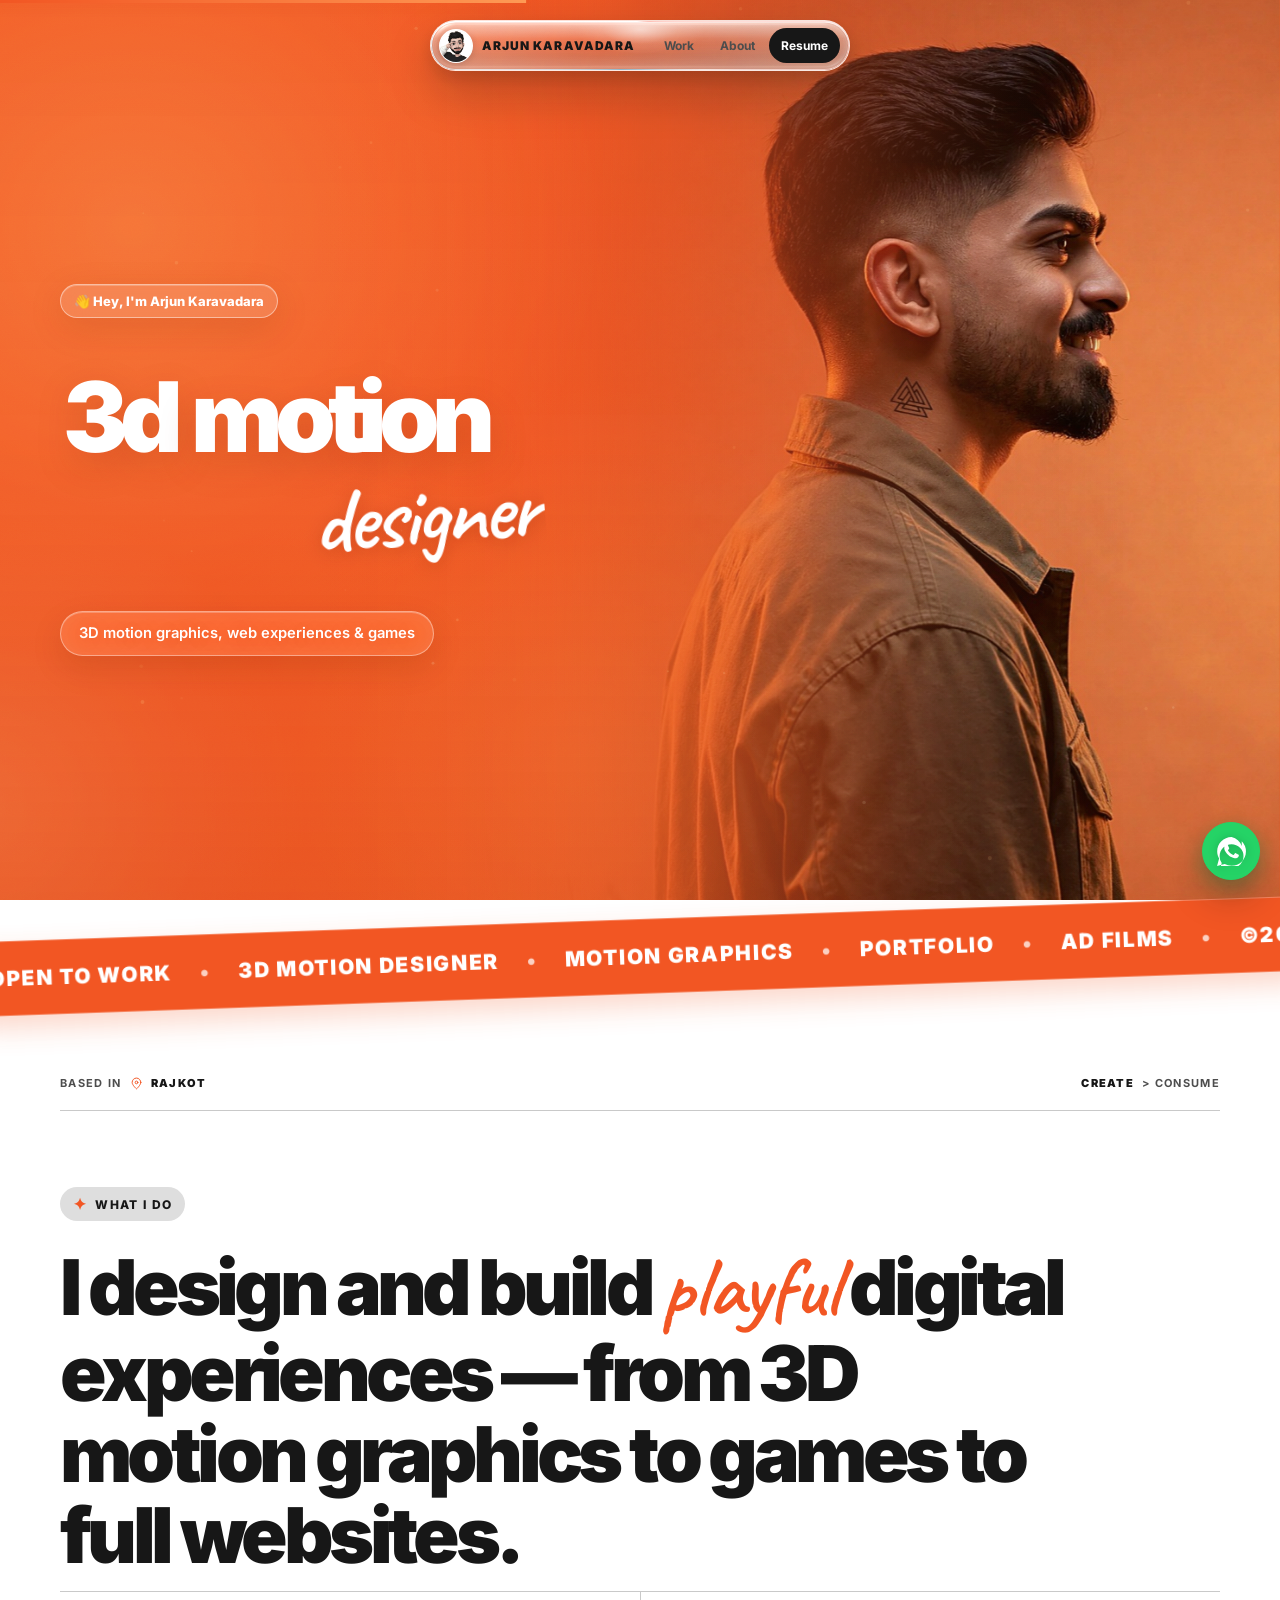
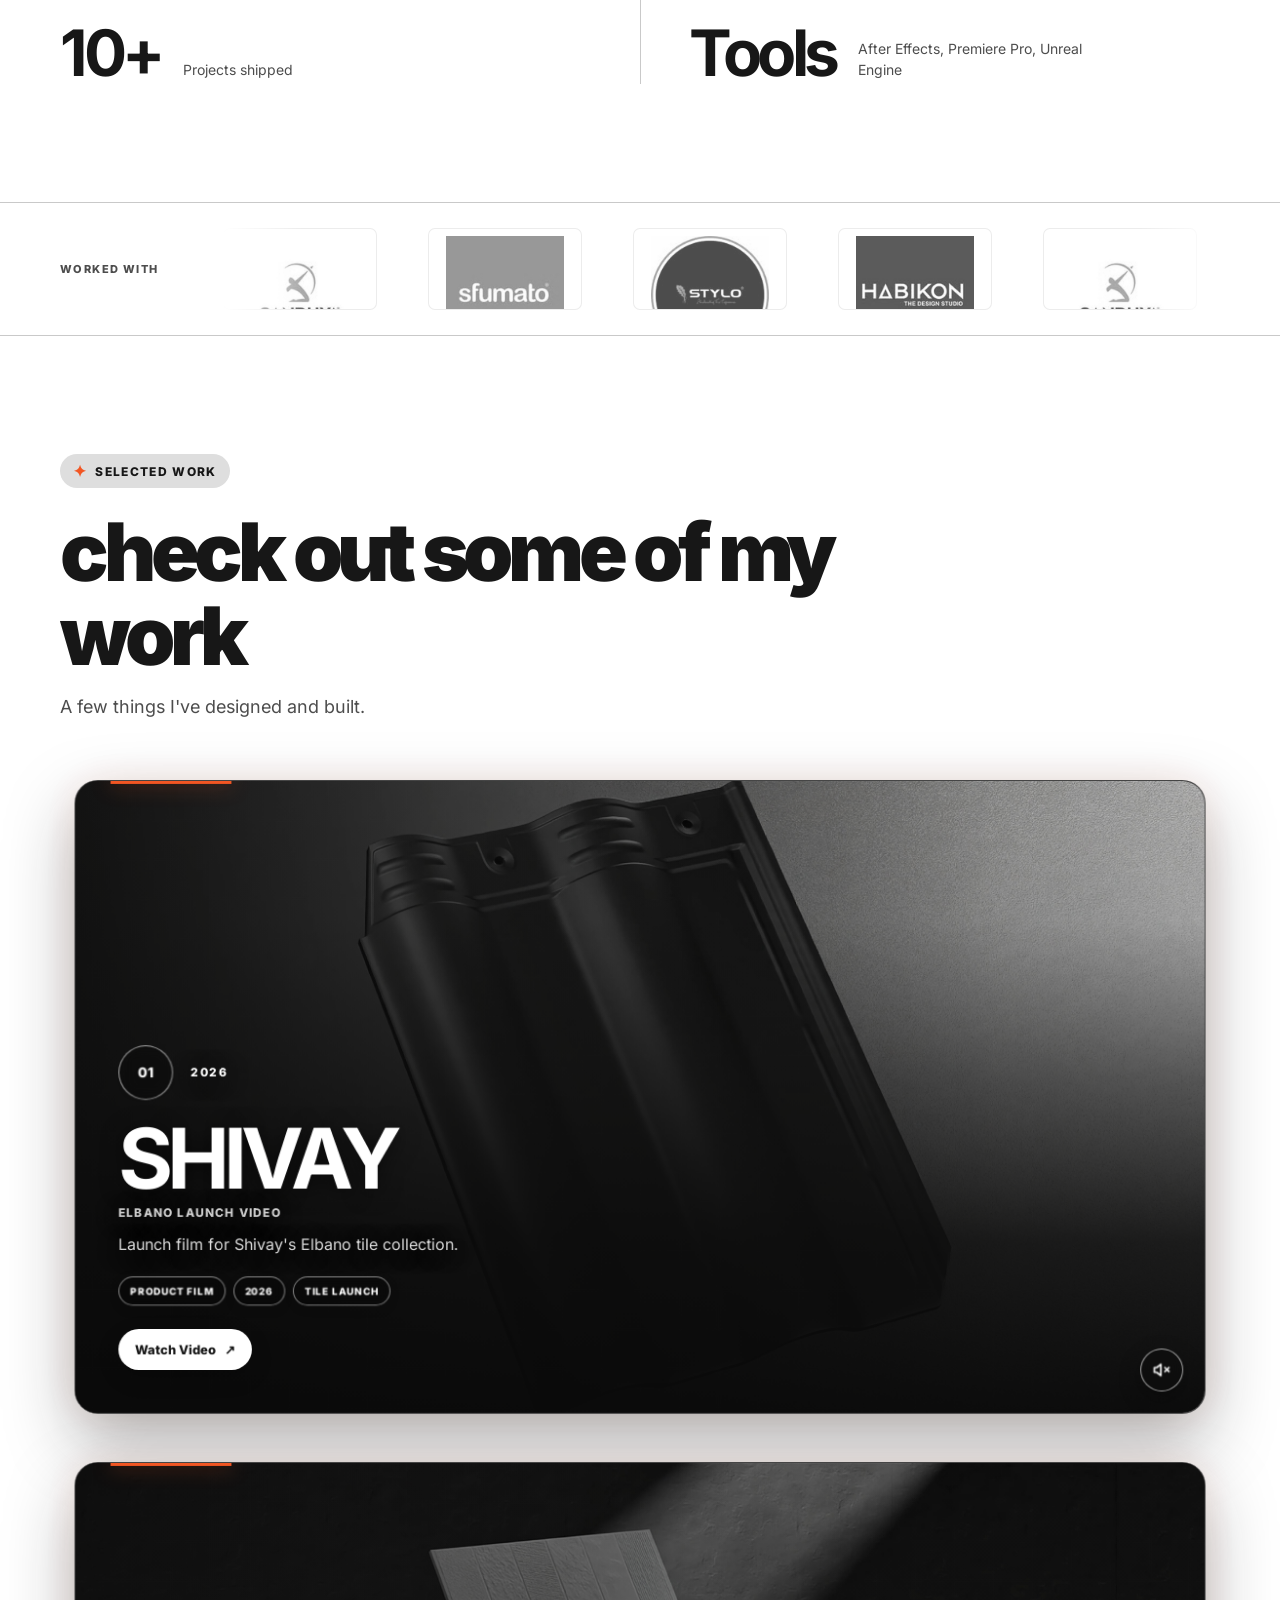
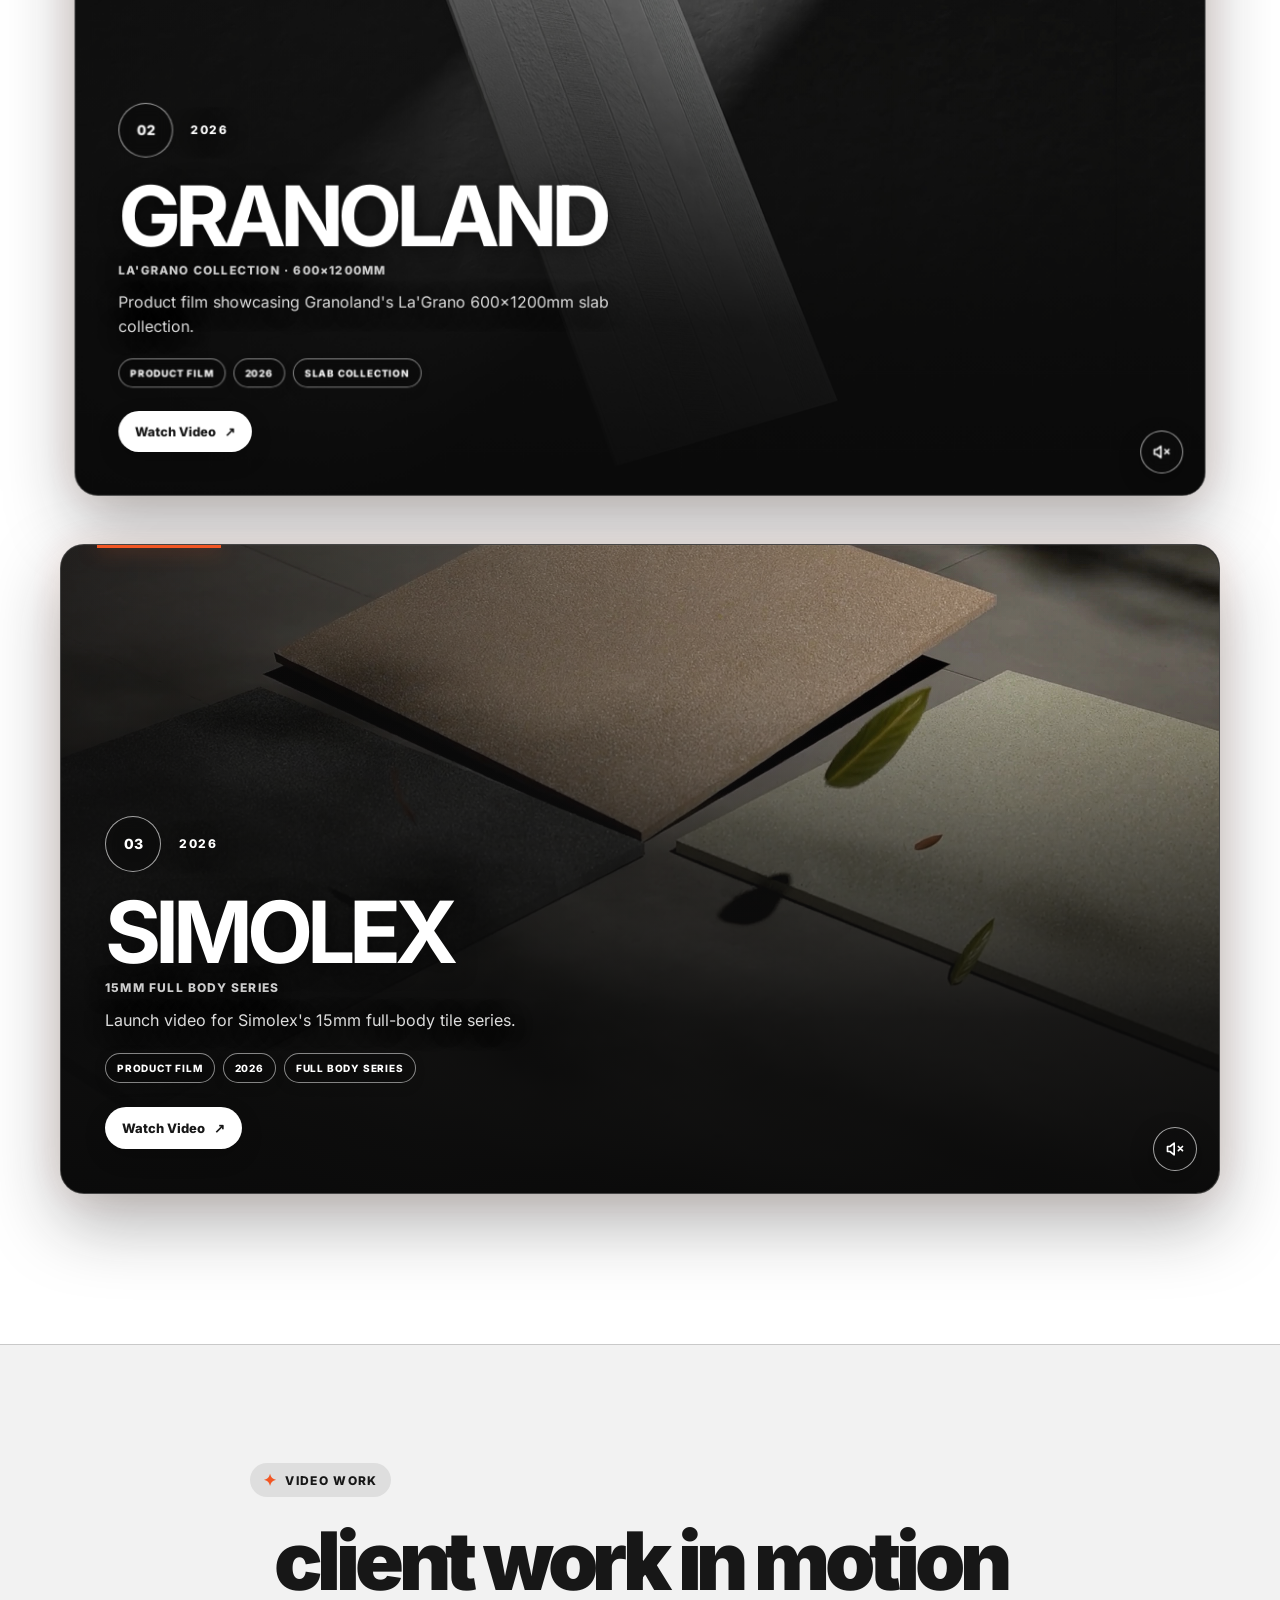
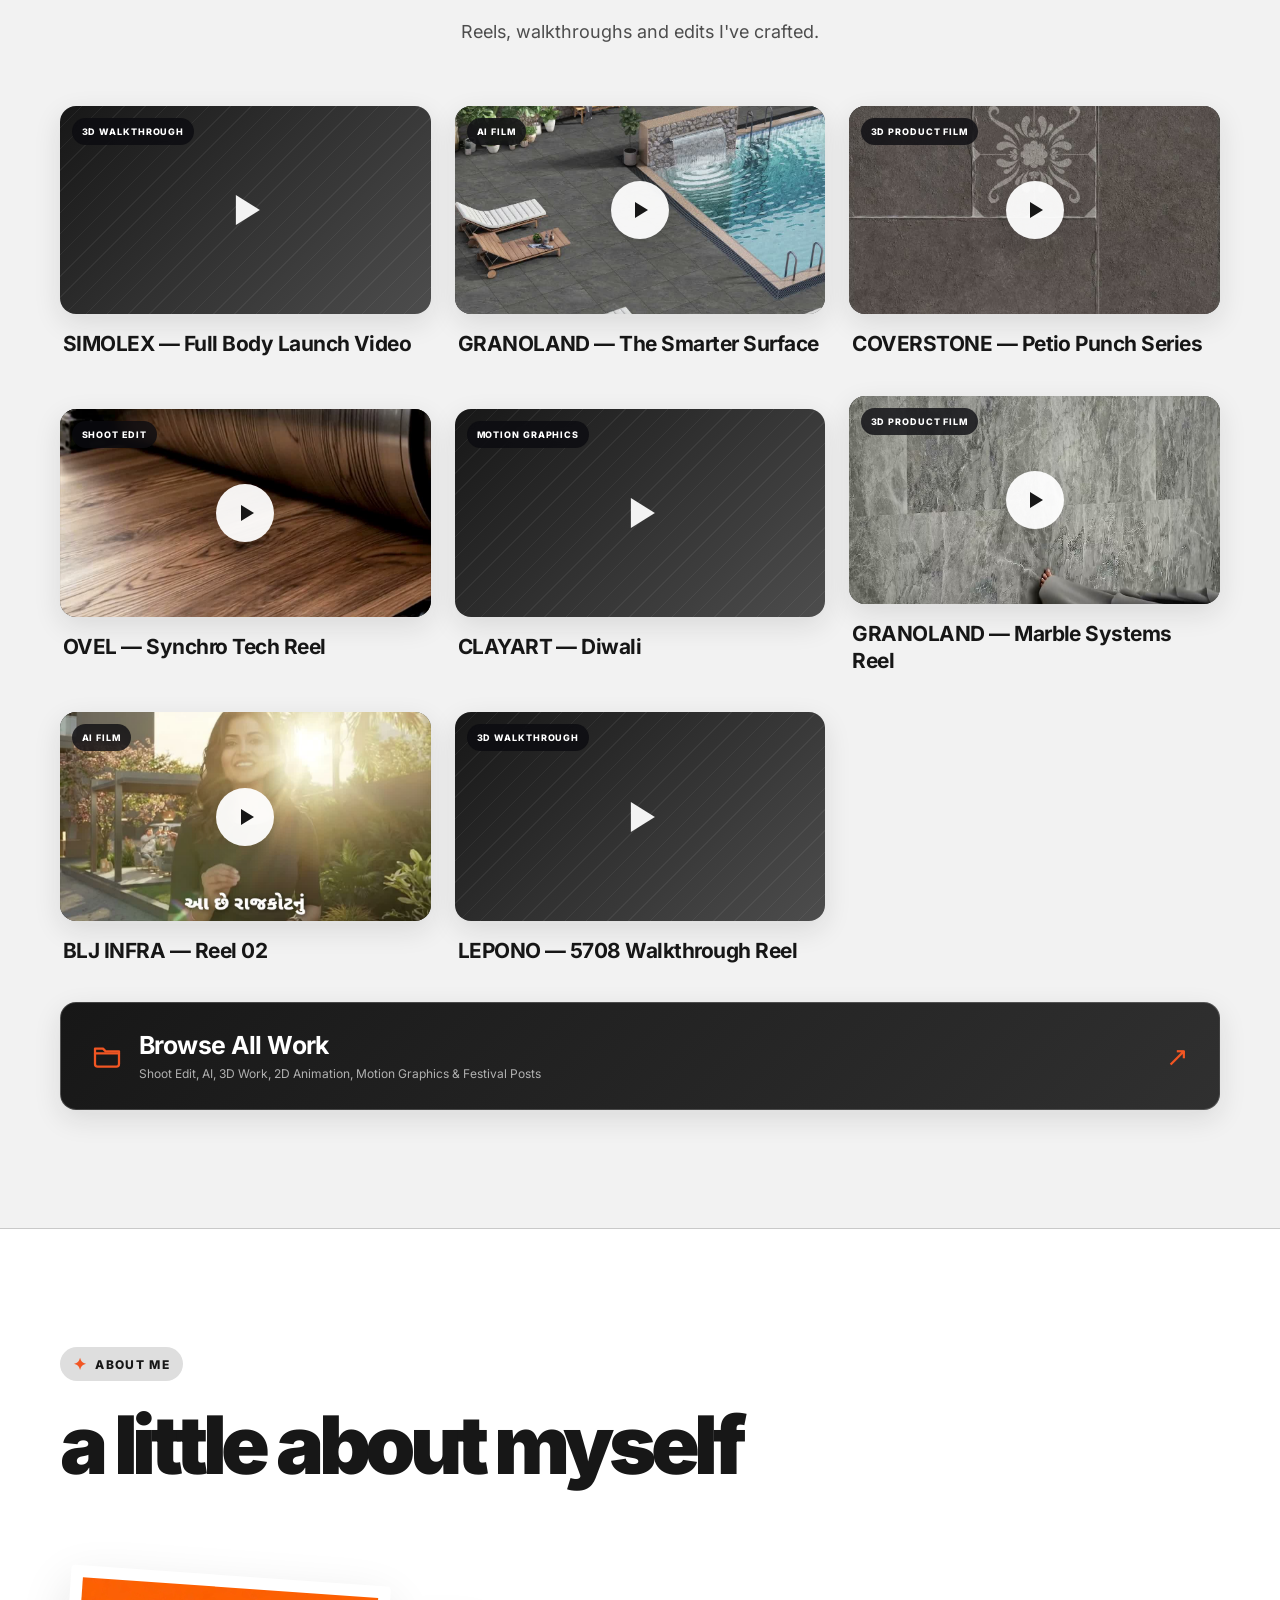
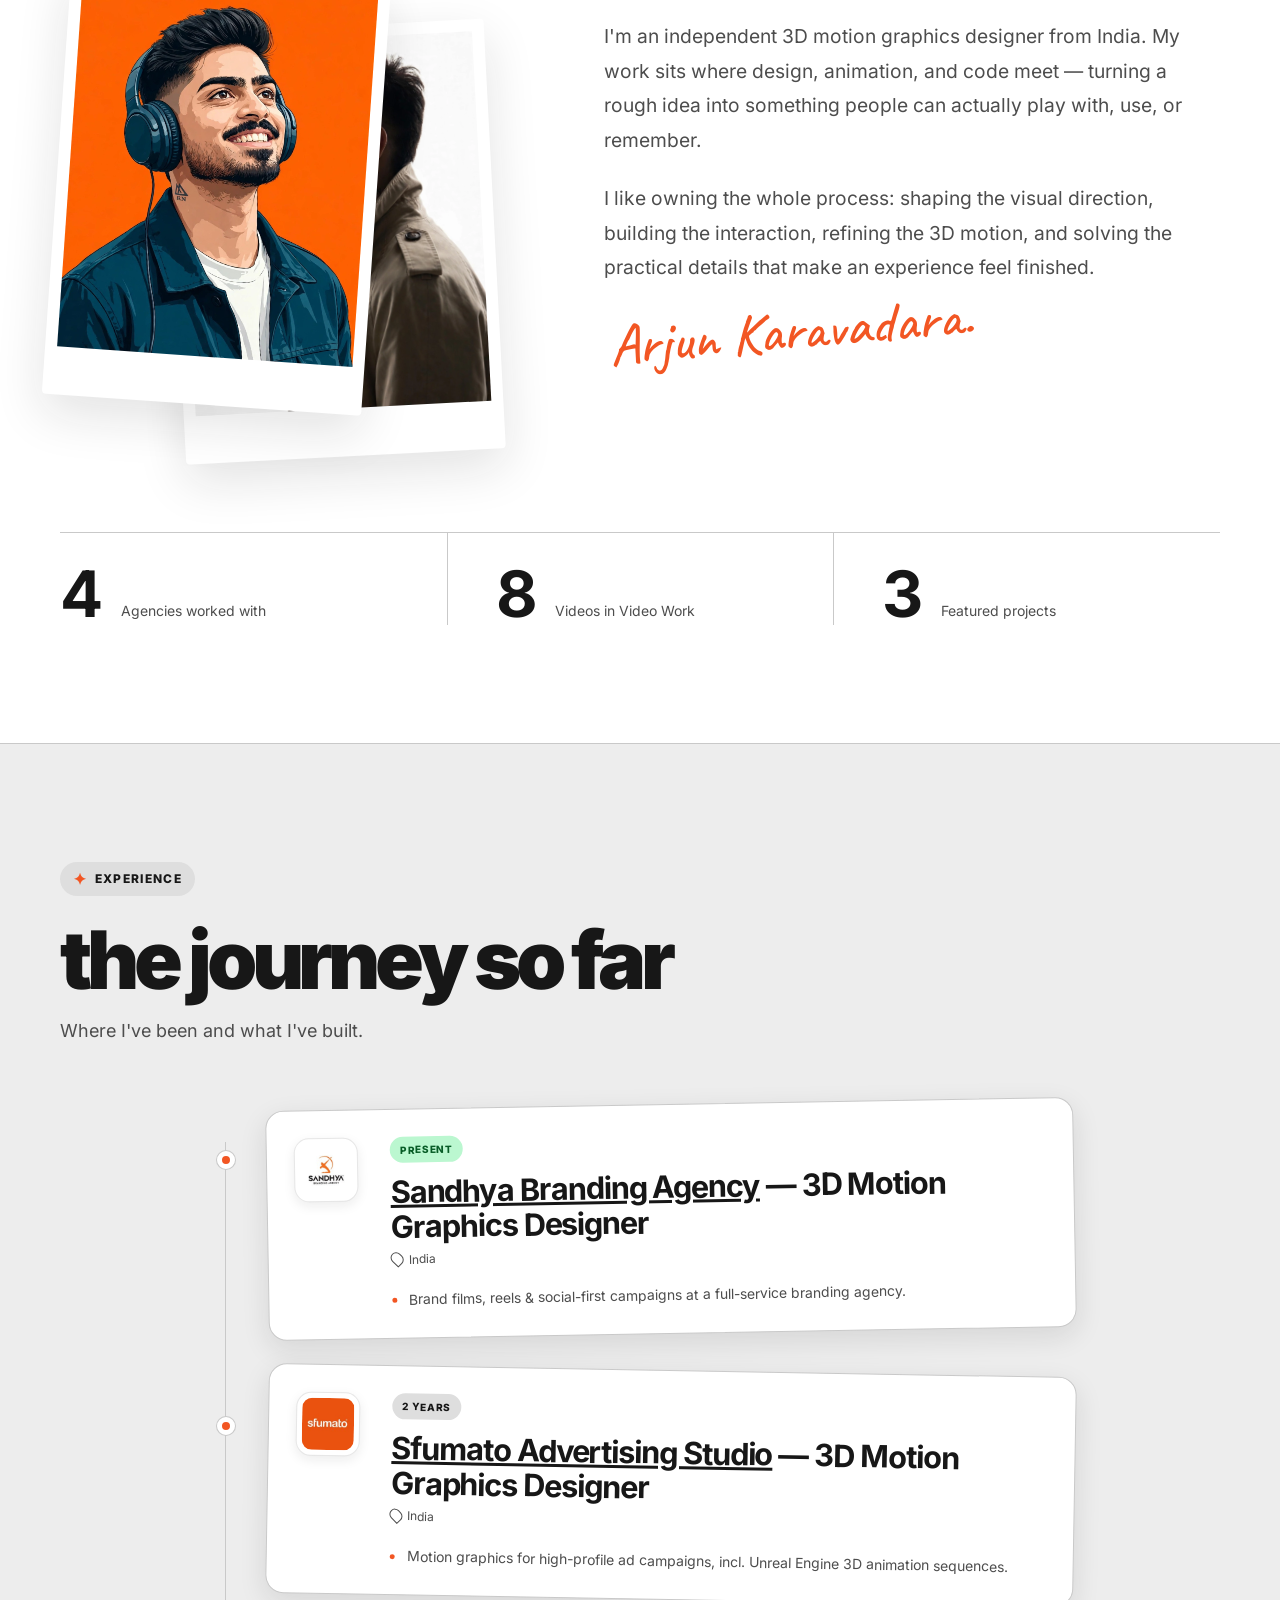
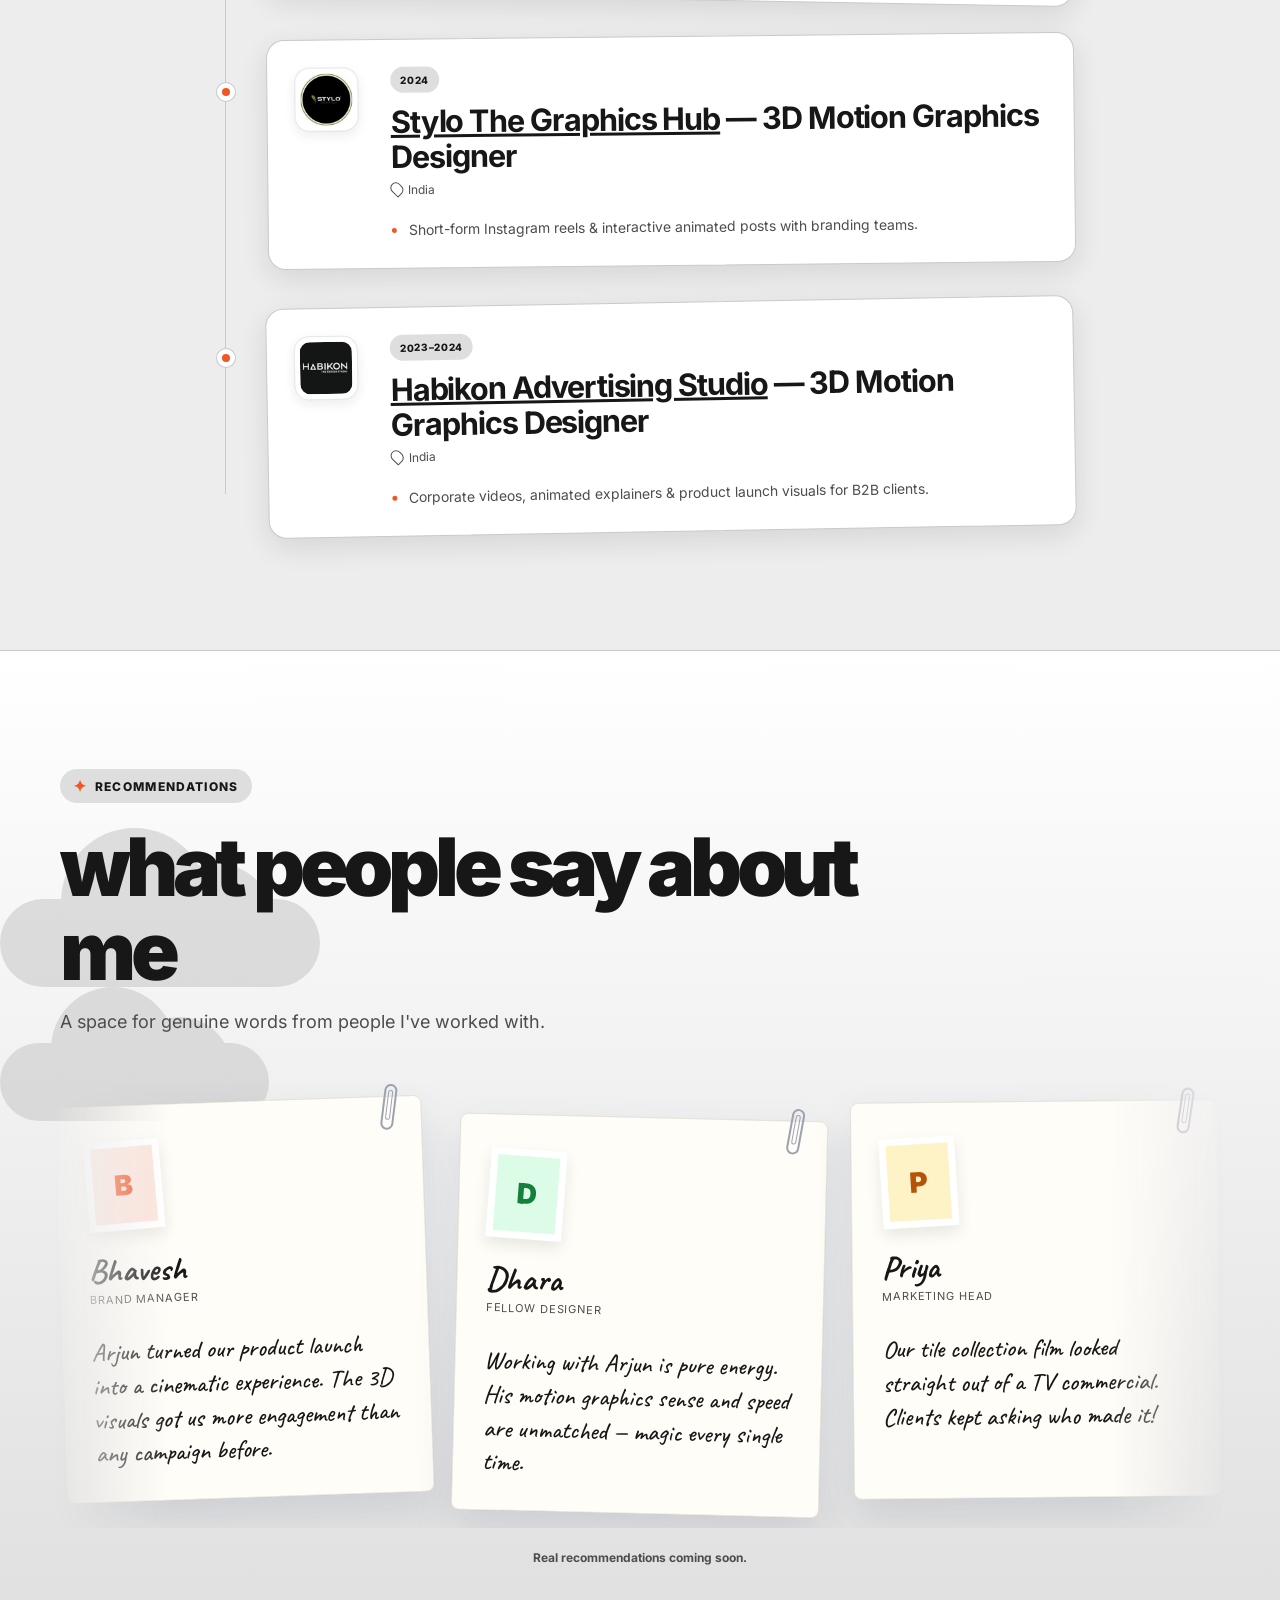
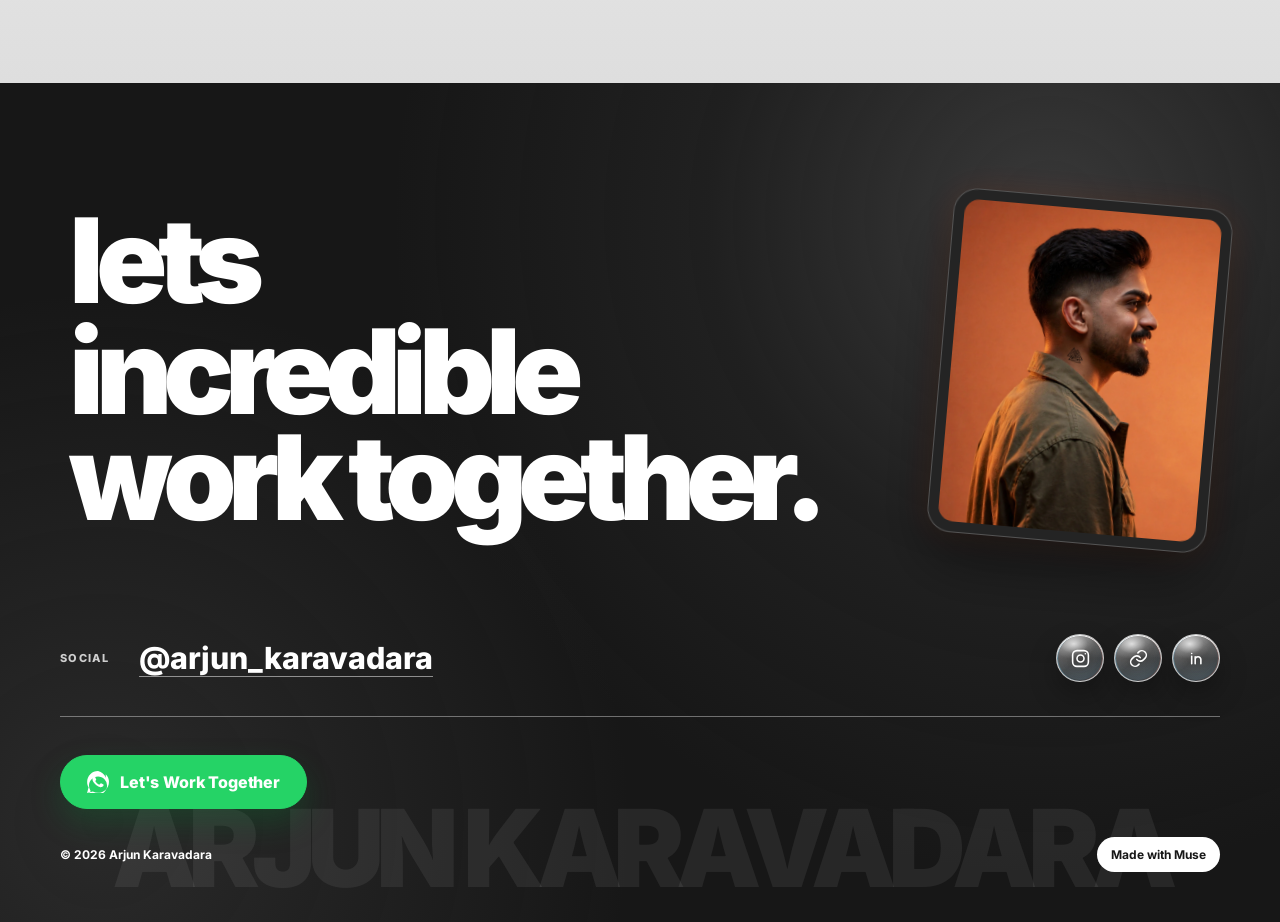
==== commit d2113671: "Add files via upload" ====
--- a/index (1).html
+++ b/index (1).html
@@ -143,6 +143,8 @@
       to { opacity: 1; transform: translate3d(0,0,0); }
     }
     .nav {
+      --glass-px: 50%;
+      --glass-py: 16%;
       position: relative;
       isolation: isolate;
       overflow: hidden;
@@ -153,61 +155,57 @@
       align-items: center;
       gap: 8px;
       padding: 7px 9px 7px 8px;
-      border: 1.5px solid rgba(255,255,255,.9);
+      border: 1px solid rgba(255,255,255,.78);
       border-radius: 999px;
       background:
-        linear-gradient(118deg, rgba(255,255,255,.22) 0%, rgba(255,255,255,.055) 37%, rgba(56,64,70,.06) 65%, rgba(255,255,255,.16) 100%),
-        rgba(255,255,255,.08);
+        radial-gradient(150% 100% at var(--glass-px) -18%, rgba(255,255,255,.54) 0%, rgba(255,255,255,.15) 38%, transparent 66%),
+        linear-gradient(112deg, rgba(255,255,255,.24), rgba(255,255,255,.055) 42%, rgba(210,236,250,.16) 72%, rgba(255,255,255,.27)),
+        rgba(232,243,248,.09);
       color: #171717;
       box-shadow:
-        0 18px 38px rgba(8,12,16,.2),
-        0 4px 10px rgba(8,12,16,.12),
-        inset 0 1.5px 0 rgba(255,255,255,.98),
-        inset 0 8px 13px rgba(255,255,255,.15),
-        inset 0 -10px 18px rgba(28,35,40,.13),
-        inset 1px 0 0 rgba(255,255,255,.42),
-        inset -1px 0 0 rgba(255,255,255,.24);
-      backdrop-filter: blur(18px) saturate(150%) brightness(1.02) contrast(.95);
-      -webkit-backdrop-filter: blur(18px) saturate(150%) brightness(1.02) contrast(.95);
+        0 22px 46px rgba(8,12,16,.22),
+        0 7px 16px rgba(8,12,16,.12),
+        inset 0 1.5px 0 rgba(255,255,255,1),
+        inset 0 9px 16px rgba(255,255,255,.22),
+        inset 0 -13px 19px rgba(17,35,47,.14),
+        inset 1px 0 0 rgba(126,213,255,.55),
+        inset -1px 0 0 rgba(255,143,126,.42);
+      backdrop-filter: blur(22px) saturate(190%) brightness(1.09) contrast(.9);
+      -webkit-backdrop-filter: blur(22px) saturate(190%) brightness(1.09) contrast(.9);
       pointer-events: auto;
       transform: translateZ(0);
       transition: width .42s cubic-bezier(.22,1,.36,1), padding .42s cubic-bezier(.22,1,.36,1), box-shadow .3s ease;
     }
     .nav::before {
-      /* Refraction ring: a bright gradient edge that fakes light bending
-         around the rim of the glass — strongest at the top, catching the
-         lower edge too, like a real frosted-glass pill. */
       content: "";
       position: absolute;
-      z-index: 0;
+      z-index: 1;
       inset: 0;
       border-radius: inherit;
-      padding: 1.5px;
-      background: linear-gradient(155deg, rgba(255,255,255,1) 0%, rgba(255,255,255,.58) 22%, rgba(255,255,255,.10) 47%, rgba(111,132,148,.24) 67%, rgba(255,255,255,.76) 100%);
+      padding: 1.25px;
+      background: conic-gradient(from 205deg at var(--glass-px) var(--glass-py), rgba(117,214,255,.84), rgba(255,255,255,.98) 17%, rgba(255,255,255,.14) 37%, rgba(255,143,126,.66) 58%, rgba(255,255,255,.95) 77%, rgba(117,214,255,.84));
       -webkit-mask: linear-gradient(#000 0 0) content-box, linear-gradient(#000 0 0);
       -webkit-mask-composite: xor;
       mask: linear-gradient(#000 0 0) content-box, linear-gradient(#000 0 0);
       mask-composite: exclude;
+      opacity: .86;
       pointer-events: none;
     }
     .nav::after {
       content: "";
       position: absolute;
-      z-index: 0;
-      inset: 2px;
+      z-index: 1;
+      inset: 1px;
       border-radius: inherit;
       background:
-        linear-gradient(112deg, transparent 10%, rgba(255,255,255,.23) 33%, rgba(255,255,255,.04) 52%, transparent 72%),
-        linear-gradient(180deg, rgba(255,255,255,.30) 0, transparent 28%);
-      opacity: .78;
+        radial-gradient(90px 34px at var(--glass-px) var(--glass-py), rgba(255,255,255,.7), rgba(255,255,255,.15) 42%, transparent 72%),
+        linear-gradient(180deg, rgba(255,255,255,.3) 0, transparent 35%, rgba(134,184,214,.1) 72%, rgba(255,255,255,.28) 100%);
+      mix-blend-mode: screen;
+      opacity: .84;
       pointer-events: none;
     }
-    .nav > * { position: relative; z-index: 1; }
-    @supports ((backdrop-filter: blur(1px)) or (-webkit-backdrop-filter: blur(1px))) {
-      .nav { background:
-        linear-gradient(118deg, rgba(255,255,255,.22) 0%, rgba(255,255,255,.05) 37%, rgba(38,46,52,.055) 65%, rgba(255,255,255,.15) 100%),
-        rgba(255,255,255,.075); }
-    }
+    .nav-liquid-canvas { position: absolute; z-index: 0; inset: 0; width: 100%; height: 100%; border-radius: inherit; pointer-events: none; opacity: .96; }
+    .nav > *:not(.nav-liquid-canvas) { position: relative; z-index: 2; }
     .nav-brand {
       display: inline-flex;
       align-items: center;
@@ -221,24 +219,6 @@
     }
     .nav-avatar { position: relative; width: 34px; height: 34px; display: inline-flex; flex: 0 0 auto; overflow: hidden; border: 1px solid rgba(255,255,255,.92); border-radius: 50%; background: #fff; box-shadow: inset 0 0 0 1px rgba(23,23,23,.08), 0 2px 7px rgba(23,23,23,.16); }
     .nav-avatar-image { width: 100%; height: 100%; object-fit: cover; object-position: 50% 42%; transform: scale(1.06); }
-    .avatar-reactive { position: absolute; inset: 0; width: 100%; height: 100%; pointer-events: none; }
-    .avatar-pupils { transform-box: fill-box; transform-origin: center; will-change: transform; }
-    .avatar-lids { opacity: 0; transform-box: fill-box; transform-origin: center; transition: opacity .12s ease; }
-    .nav-avatar.is-blinking .avatar-lids { opacity: 1; }
-    .avatar-mouth { opacity: 0; transition: opacity .24s ease; }
-    .avatar-mouth-friendly { opacity: 1; }
-    .avatar-confetti { opacity: 0; transition: opacity .28s ease; }
-    .nav-avatar[data-reaction="woo"] .avatar-mouth-friendly,
-    .nav-avatar[data-reaction="focus"] .avatar-mouth-friendly,
-    .nav-avatar[data-reaction="celebrate"] .avatar-mouth-friendly { opacity: 0; }
-    .nav-avatar[data-reaction="woo"] .avatar-mouth-woo,
-    .nav-avatar[data-reaction="focus"] .avatar-mouth-focus,
-    .nav-avatar[data-reaction="celebrate"] .avatar-mouth-celebrate { opacity: 1; }
-    .nav-avatar[data-reaction="woo"] .avatar-eye-whites { transform: scale(1.08); transform-origin: center; }
-    .nav-avatar[data-reaction="focus"] .avatar-brow-left { transform: rotate(8deg) translateY(1px); transform-origin: right center; }
-    .nav-avatar[data-reaction="focus"] .avatar-brow-right { transform: rotate(-8deg) translateY(1px); transform-origin: left center; }
-    .nav-avatar[data-reaction="celebrate"] .avatar-confetti { opacity: 1; }
-    .avatar-eye-whites, .avatar-brow { transition: transform .28s cubic-bezier(.22,1,.36,1); }
     .nav-links { display: flex; align-items: center; gap: 2px; overflow: hidden; max-width: 220px; opacity: 1; translate: 0 0; transition: max-width .4s cubic-bezier(.22,1,.36,1), opacity .15s ease, translate .2s ease; }
     .nav-more { display: none; padding: 0 7px 2px 3px; color: #171717; font-size: 14px; font-weight: 900; letter-spacing: .12em; line-height: 1; }
     .nav.is-collapsed { padding-right: 8px; }
@@ -399,7 +379,7 @@
       font-weight: 600;
       line-height: 1.18;
       letter-spacing: -.045em;
-      text-shadow: 0 10px 30px rgba(122,35,7,.2);
+      text-shadow: 0 3px 18px rgba(122,35,7,.26);
     }
     .hero-kicker {
       width: max-content;
@@ -441,6 +421,7 @@
       overflow: visible;
       margin: -.46em -.42em -.58em;
       padding: .46em .42em .58em;
+      transform: translate3d(72%, 0, 0);
     }
     .hero-kicker-mask {
       margin: calc(34px - .62em) -.24em -.54em;
@@ -571,8 +552,8 @@
     .client-logo-set { display: flex; flex: 0 0 auto; align-items: center; gap: clamp(26px, 4vw, 58px); padding-right: clamp(26px, 4vw, 58px); }
     .client-logo {
       position: relative;
-      width: clamp(112px, 12vw, 142px);
-      height: 72px;
+      width: clamp(124px, 13vw, 154px);
+      height: 82px;
       display: grid;
       place-items: center;
       flex: 0 0 auto;
@@ -581,7 +562,18 @@
       border-radius: 7px;
       background: #fff;
     }
-    .client-logo img { width: 100%; height: 100%; max-width: none; padding: 7px 10px; object-fit: contain; object-position: center; filter: grayscale(1); opacity: .7; transition: filter .3s ease, opacity .3s ease; }
+    .client-logo img {
+      width: auto;
+      height: auto;
+      max-width: calc(100% - 20px);
+      max-height: calc(100% - 14px);
+      padding: 0;
+      object-fit: contain;
+      object-position: center;
+      filter: grayscale(1);
+      opacity: .7;
+      transition: filter .3s ease, opacity .3s ease;
+    }
     .client-logo:hover img { filter: grayscale(0); opacity: 1; }
     @keyframes clientLogoTicker { to { transform: translate3d(-50%,0,0); } }
 
@@ -1198,58 +1190,111 @@
     .physics-reset.is-visible { opacity: 1; transform: translate3d(0,0,0); pointer-events: auto; }
     .physics-reset:hover, .physics-reset:focus-visible { background: var(--accent); outline: none; }
     .contact-thumb {
-      --tilt-x: 0deg;
-      --tilt-y: 0deg;
-      --sheen-x: 0px;
-      --sheen-y: 0px;
       position: relative;
       overflow: hidden;
-      padding: 9px;
-      border: 1px solid rgba(255,255,255,.85);
+      padding: 10px;
+      border: 1px solid rgba(255,255,255,.22);
       border-radius: 24px;
-      background: rgba(255,255,255,.12);
-      transform: perspective(900px) rotateZ(5deg) rotateX(var(--tilt-x)) rotateY(var(--tilt-y));
-      transform-style: preserve-3d;
-      box-shadow: 0 30px 60px rgba(0,0,0,.34), 0 0 34px rgba(242,86,35,.12);
-      will-change: transform;
-    }
-    .contact-thumb::after {
-      content: "";
-      position: absolute;
-      z-index: 2;
-      inset: -25%;
-      border-radius: 50%;
-      background: radial-gradient(circle, rgba(255,255,255,.34), rgba(255,255,255,.08) 24%, transparent 55%);
-      opacity: var(--sheen-opacity, 0);
-      transform: translate3d(var(--sheen-x), var(--sheen-y), 0);
-      pointer-events: none;
-      mix-blend-mode: screen;
-      will-change: opacity, transform;
-    }
-    .contact-thumb img { width: 100%; aspect-ratio: 4/5; object-fit: cover; object-position: 50% 24%; border-radius: 16px; transform: translateZ(16px) scale(1.015); }
+      background: #242424;
+      transform: rotate(5deg);
+      box-shadow: 0 30px 60px rgba(0,0,0,.38), 0 0 34px rgba(242,86,35,.12);
+    }
+    .contact-thumb img { width: 100%; aspect-ratio: 4/5; object-fit: cover; object-position: 50% 24%; border-radius: 15px; }
     .social-row { position: relative; z-index: 2; display: grid; grid-template-columns: auto 1fr auto; align-items: center; gap: 30px; margin-top: 88px; padding-bottom: 34px; border-bottom: 1px solid rgba(255,255,255,.38); }
     .social-label { font-size: 11px; font-weight: 800; letter-spacing: .12em; text-transform: uppercase; opacity: .78; }
     .social-handle { width: max-content; color: white; text-decoration: none; font-size: clamp(1.1rem, 2.4vw, 1.9rem); font-weight: 800; border-bottom: 1px solid rgba(255,255,255,.5); transition: color .2s ease, border-color .2s ease; }
     .social-handle:hover, .social-handle:focus-visible { color: var(--accent); border-color: var(--accent); outline: none; }
     .social-icons { display: flex; gap: 10px; }
-    .icon-link { width: 48px; height: 48px; display: grid; place-items: center; border-radius: 50%; background: white; color: #171717; transition: transform .2s ease, color .2s ease; }
-    .icon-link:hover, .icon-link:focus-visible { color: var(--accent); transform: translateY(-4px) rotate(-5deg); outline: 2px solid var(--accent); outline-offset: 3px; }
-    .icon-link svg { width: 21px; height: 21px; fill: none; stroke: currentColor; stroke-width: 1.8; stroke-linecap: round; stroke-linejoin: round; }
+    .icon-link {
+      --glass-x: 36%;
+      --glass-y: 18%;
+      position: relative;
+      isolation: isolate;
+      overflow: hidden;
+      width: 48px;
+      height: 48px;
+      display: grid;
+      place-items: center;
+      border: 1px solid rgba(255,255,255,.68);
+      border-radius: 50%;
+      background:
+        linear-gradient(135deg, rgba(255,255,255,.42), rgba(255,255,255,.1) 48%, rgba(171,215,240,.16)),
+        rgba(255,255,255,.1);
+      color: #fff;
+      box-shadow:
+        0 13px 28px rgba(0,0,0,.28),
+        inset 0 1px 0 rgba(255,255,255,.98),
+        inset 0 -7px 12px rgba(6,13,18,.18),
+        inset 1px 0 0 rgba(126,215,255,.42),
+        inset -1px 0 0 rgba(255,157,139,.3);
+      backdrop-filter: blur(18px) saturate(175%) brightness(1.08);
+      -webkit-backdrop-filter: blur(18px) saturate(175%) brightness(1.08);
+      transition: transform .26s cubic-bezier(.34,1.45,.44,1), color .2s ease, box-shadow .26s ease;
+    }
+    .icon-link::before {
+      content: "";
+      position: absolute;
+      z-index: 0;
+      inset: 1px;
+      border-radius: inherit;
+      background:
+        radial-gradient(29px 20px at var(--glass-x) var(--glass-y), rgba(255,255,255,.76), rgba(255,255,255,.12) 48%, transparent 76%),
+        linear-gradient(180deg, rgba(255,255,255,.22), transparent 52%, rgba(133,200,236,.12));
+      mix-blend-mode: screen;
+      pointer-events: none;
+    }
+    .icon-link:hover, .icon-link:focus-visible { color: white; transform: translateY(-4px) rotate(-5deg); box-shadow: 0 18px 34px rgba(0,0,0,.32), 0 0 0 2px rgba(242,86,35,.78), inset 0 1px 0 rgba(255,255,255,.98); outline: none; }
+    .icon-link svg { position: relative; z-index: 1; width: 21px; height: 21px; fill: none; stroke: currentColor; stroke-width: 1.8; stroke-linecap: round; stroke-linejoin: round; filter: drop-shadow(0 1px 4px rgba(0,0,0,.25)); }
     .footer-bottom { position: relative; z-index: 2; display: flex; align-items: center; justify-content: space-between; gap: 24px; padding-top: 28px; font-size: 12px; font-weight: 700; }
-    .whatsapp-cta { position: relative; z-index: 2; display: inline-flex; align-items: center; gap: 11px; margin-top: 38px; padding: 15px 26px; border-radius: 999px; background: #25d366; color: #ffffff; text-decoration: none; font-size: 16px; font-weight: 800; letter-spacing: -.01em; box-shadow: 0 14px 32px rgba(37,211,102,.35), inset 0 1px 0 rgba(255,255,255,.35); transition: transform .25s cubic-bezier(.34,1.45,.44,1), box-shadow .25s ease, background .25s ease; }
+    .whatsapp-cta {
+      position: relative;
+      z-index: 2;
+      display: inline-flex;
+      align-items: center;
+      gap: 11px;
+      margin-top: 38px;
+      padding: 15px 26px;
+      border: 1px solid #25d366;
+      border-radius: 999px;
+      background: #25d366;
+      color: #ffffff;
+      text-decoration: none;
+      font-size: 16px;
+      font-weight: 800;
+      letter-spacing: -.01em;
+      box-shadow: 0 14px 30px rgba(10,117,51,.3);
+      transition: transform .25s cubic-bezier(.34,1.45,.44,1), box-shadow .25s ease, background .25s ease;
+    }
     .whatsapp-cta svg { width: 22px; height: 22px; fill: currentColor; flex: 0 0 auto; }
-    .whatsapp-cta:hover, .whatsapp-cta:focus-visible { background: #1fb857; transform: translateY(-3px) scale(1.02); box-shadow: 0 20px 40px rgba(37,211,102,.42), inset 0 1px 0 rgba(255,255,255,.35); outline: none; }
-    .whatsapp-float { position: fixed; z-index: 90; right: max(20px, env(safe-area-inset-right)); bottom: max(20px, env(safe-area-inset-bottom)); width: 58px; height: 58px; display: grid; place-items: center; border-radius: 50%; background: #25d366; color: #ffffff; text-decoration: none; box-shadow: 0 14px 34px rgba(23,23,23,.30), 0 6px 18px rgba(37,211,102,.45), inset 0 1px 0 rgba(255,255,255,.35); animation: waFloatIn .7s cubic-bezier(.34,1.45,.44,1) 1.4s backwards; transition: transform .25s cubic-bezier(.34,1.45,.44,1), background .25s ease; }
-    .whatsapp-float svg { width: 29px; height: 29px; fill: currentColor; }
-    .whatsapp-float:hover, .whatsapp-float:focus-visible { background: #1fb857; transform: translateY(-3px) scale(1.06); outline: none; }
+    .whatsapp-cta:hover, .whatsapp-cta:focus-visible { background: #20bd5a; transform: translateY(-3px) scale(1.02); box-shadow: 0 19px 38px rgba(10,117,51,.4); outline: none; }
+    .whatsapp-float {
+      position: fixed;
+      z-index: 90;
+      right: max(20px, env(safe-area-inset-right));
+      bottom: max(20px, env(safe-area-inset-bottom));
+      width: 58px;
+      height: 58px;
+      display: grid;
+      place-items: center;
+      border: 1px solid #25d366;
+      border-radius: 50%;
+      background: #25d366;
+      color: #ffffff;
+      text-decoration: none;
+      box-shadow: 0 16px 36px rgba(23,23,23,.3), 0 7px 20px rgba(19,152,70,.36);
+      animation: waFloatIn .7s cubic-bezier(.34,1.45,.44,1) 1.4s backwards;
+      transition: transform .25s cubic-bezier(.34,1.45,.44,1), background .25s ease, box-shadow .25s ease;
+    }
+    .whatsapp-float svg { width: 29px; height: 29px; fill: currentColor; filter: drop-shadow(0 1px 4px rgba(0,0,0,.2)); }
+    .whatsapp-float:hover, .whatsapp-float:focus-visible { background: #20bd5a; transform: translateY(-3px) scale(1.06); box-shadow: 0 20px 42px rgba(23,23,23,.32), 0 9px 24px rgba(19,152,70,.44); outline: none; }
     @keyframes waFloatIn { from { opacity: 0; transform: translate3d(0,16px,0) scale(.85); } to { opacity: 1; transform: translate3d(0,0,0) scale(1); } }
     @media (max-width: 720px) {
       .whatsapp-float { width: 54px; height: 54px; right: 16px; bottom: 16px; }
       .whatsapp-cta { font-size: 15px; padding: 14px 22px; }
       .client-strip-inner { min-height: 146px; grid-template-columns: 1fr; gap: 15px; padding-block: 24px; }
       .client-logo-marquee { width: calc(100% + 24px); margin-left: -12px; }
-      .client-logo { width: 116px; height: 68px; }
-      .client-logo img { padding: 6px 8px; }
+      .client-logo { width: 124px; height: 76px; }
+      .client-logo img { max-width: calc(100% - 16px); max-height: calc(100% - 12px); padding: 0; }
       .client-logo-set { gap: 20px; padding-right: 20px; }
     }
     .made { padding: 10px 14px; border-radius: 999px; background: white; color: #171717; }
@@ -1562,10 +1607,6 @@
       .contact-thumb { --tilt-x: 0deg !important; --tilt-y: 0deg !important; --sheen-opacity: 0 !important; transform: rotate(5deg) !important; will-change: auto !important; }
       .contact-thumb img { transform: none !important; }
       .preloader, .hero-particles { display: none !important; }
-      .nav-avatar .avatar-pupils { transform: none !important; }
-      .nav-avatar .avatar-lids, .nav-avatar .avatar-mouth-woo, .nav-avatar .avatar-mouth-focus, .nav-avatar .avatar-mouth-celebrate, .nav-avatar .avatar-confetti { opacity: 0 !important; }
-      .nav-avatar .avatar-mouth-friendly { opacity: 1 !important; }
-      .nav-avatar .avatar-eye-whites, .nav-avatar .avatar-brow { transform: none !important; }
       .physics-reset, .motion-permission { display: none !important; }
       .scroll-progress { transition: none !important; }
       .word-rotator-word { display: none !important; animation: none !important; }
@@ -1585,22 +1626,10 @@
   </div>
   <div class="nav-wrap">
     <nav class="nav" aria-label="Primary navigation">
+      <canvas class="nav-liquid-canvas" id="nav-liquid-canvas" aria-hidden="true"></canvas>
       <a class="nav-brand" href="#top" aria-label="Arjun Karavadara, back to top">
-        <span class="nav-avatar" id="nav-avatar" role="img" aria-label="Reactive 3D avatar of Arjun Karavadara">
+        <span class="nav-avatar" role="img" aria-label="Portrait of Arjun Karavadara">
           <img class="nav-avatar-image" src="arjun-nav-avatar-white.png" alt="" />
-          <svg class="avatar-reactive" viewBox="0 0 34 34" aria-hidden="true">
-            <g class="avatar-pupils" id="avatar-pupils">
-              <circle cx="14.1" cy="14.4" r=".75" fill="#111"/><circle cx="20.9" cy="14.4" r=".75" fill="#111"/>
-              <circle cx="13.86" cy="14.15" r=".18" fill="#fff"/><circle cx="20.66" cy="14.15" r=".18" fill="#fff"/>
-            </g>
-            <g class="avatar-lids"><path d="M11.8 14.4q2.3-1.8 4.6 0-2.3 1.2-4.6 0z" fill="#e7b8a5"/><path d="M18.6 14.4q2.3-1.8 4.6 0-2.3 1.2-4.6 0z" fill="#e7b8a5"/></g>
-            <path class="avatar-brow avatar-brow-left" d="M11.8 11.7q2.2-1 4.5 0" fill="none" stroke="#161616" stroke-width=".7" stroke-linecap="round"/>
-            <path class="avatar-brow avatar-brow-right" d="M18.8 11.7q2.2-1 4.4 0" fill="none" stroke="#161616" stroke-width=".7" stroke-linecap="round"/>
-            <path class="avatar-mouth avatar-mouth-woo" d="M15.4 21.2q2.1-1.5 4.2 0v1.2q-2.1 2-4.2 0z" fill="#542922"/>
-            <path class="avatar-mouth avatar-mouth-focus" d="M15.2 22.2q2.3.5 4.6-.1" fill="none" stroke="#3b211d" stroke-width=".8" stroke-linecap="round"/>
-            <path class="avatar-mouth avatar-mouth-celebrate" d="M15 21.2q2.6 2.8 5.1 0-.4 3-2.5 3t-2.6-3z" fill="#fff" stroke="#542922" stroke-width=".45"/>
-            <g class="avatar-confetti"><path d="M6 9l2-1M27 8l-1 2M28 18l2 .5M5 19l-2 .6" stroke="#f25623" stroke-width="1" stroke-linecap="round"/></g>
-          </svg>
         </span>
         <span>ARJUN KARAVADARA</span>
       </a>
@@ -2338,6 +2367,148 @@
     }());
   </script>
   <script>
+    /* GPU liquid-glass rim for the floating navigation. The shader is a compact,
+       purpose-built adaptation of the refraction / dispersion / Fresnel approach
+       demonstrated by iyinchao/liquid-glass-studio (MIT). CSS backdrop-filter remains
+       the real blurred backdrop; WebGL adds the physical edge response. */
+    (function () {
+      var liquidSurfaces = [document.getElementById('nav-liquid-canvas')].filter(Boolean);
+
+      liquidSurfaces.forEach(function (canvas) {
+      var nav = canvas.parentElement;
+      if (!nav) return;
+
+      var gl = canvas.getContext('webgl2', { alpha: true, antialias: true, premultipliedAlpha: true });
+      if (!gl) return;
+
+      var vertexSource = '#version 300 es\n' +
+        'layout(location=0) in vec2 aPosition;\n' +
+        'void main(){ gl_Position=vec4(aPosition,0.0,1.0); }';
+      var fragmentSource = '#version 300 es\n' +
+        'precision highp float;\n' +
+        'uniform vec2 uResolution;\n' +
+        'uniform vec2 uPointer;\n' +
+        'uniform float uTime;\n' +
+        'out vec4 fragColor;\n' +
+        'float roundedBox(vec2 p, vec2 b, float r){ vec2 q=abs(p)-b+r; return min(max(q.x,q.y),0.0)+length(max(q,0.0))-r; }\n' +
+        'void main(){\n' +
+        '  vec2 p=gl_FragCoord.xy-uResolution*0.5;\n' +
+        '  vec2 halfSize=max(vec2(2.0),uResolution*0.5-vec2(1.6));\n' +
+        '  float radius=max(2.0,min(halfSize.y-0.2,26.0));\n' +
+        '  float d=roundedBox(p,halfSize,radius);\n' +
+        '  float inside=1.0-smoothstep(-0.2,1.3,d);\n' +
+        '  float e=0.75;\n' +
+        '  vec2 n=normalize(vec2(roundedBox(p+vec2(e,0.0),halfSize,radius)-roundedBox(p-vec2(e,0.0),halfSize,radius),roundedBox(p+vec2(0.0,e),halfSize,radius)-roundedBox(p-vec2(0.0,e),halfSize,radius))+vec2(0.0001));\n' +
+        '  vec2 light=normalize(vec2(-0.62,0.78)+uPointer*0.42);\n' +
+        '  float fresnel=exp(-abs(d+1.1)*0.72)*inside;\n' +
+        '  float refractBand=exp(-abs(d+4.0+sin((p.x+p.y*0.42)*0.075+uTime*0.42)*0.55)*0.82)*inside;\n' +
+        '  float glare=pow(max(dot(n,light),0.0),7.0)*exp(-abs(d+0.8)*0.38)*inside;\n' +
+        '  float reverseGlare=pow(max(dot(n,-light),0.0),9.0)*exp(-abs(d+1.4)*0.5)*inside;\n' +
+        '  float redFringe=exp(-abs(d+1.8+n.x*1.25)*1.15)*inside;\n' +
+        '  float blueFringe=exp(-abs(d+1.8-n.x*1.25)*1.15)*inside;\n' +
+        '  float softFill=inside*(0.024+0.012*sin(p.x*0.026-p.y*0.018+uTime*0.18));\n' +
+        '  vec3 color=vec3(1.0)*softFill+vec3(0.55,0.88,1.0)*blueFringe*0.18+vec3(1.0,0.58,0.46)*redFringe*0.14+vec3(0.92,0.98,1.0)*fresnel*0.2+vec3(1.0)*glare*0.72+vec3(0.66,0.86,1.0)*reverseGlare*0.2+vec3(0.86,0.95,1.0)*refractBand*0.08;\n' +
+        '  float alpha=clamp(softFill*1.3+fresnel*0.12+refractBand*0.08+glare*0.46+reverseGlare*0.15+redFringe*0.055+blueFringe*0.07,0.0,0.74);\n' +
+        '  fragColor=vec4(color,alpha);\n' +
+        '}';
+
+      function compile(type, source) {
+        var shader = gl.createShader(type);
+        gl.shaderSource(shader, source);
+        gl.compileShader(shader);
+        if (!gl.getShaderParameter(shader, gl.COMPILE_STATUS)) {
+          gl.deleteShader(shader);
+          return null;
+        }
+        return shader;
+      }
+
+      var vertex = compile(gl.VERTEX_SHADER, vertexSource);
+      var fragment = compile(gl.FRAGMENT_SHADER, fragmentSource);
+      if (!vertex || !fragment) return;
+      var program = gl.createProgram();
+      gl.attachShader(program, vertex);
+      gl.attachShader(program, fragment);
+      gl.linkProgram(program);
+      gl.deleteShader(vertex);
+      gl.deleteShader(fragment);
+      if (!gl.getProgramParameter(program, gl.LINK_STATUS)) {
+        gl.deleteProgram(program);
+        return;
+      }
+
+      var buffer = gl.createBuffer();
+      gl.bindBuffer(gl.ARRAY_BUFFER, buffer);
+      gl.bufferData(gl.ARRAY_BUFFER, new Float32Array([-1,-1, 1,-1, -1,1, -1,1, 1,-1, 1,1]), gl.STATIC_DRAW);
+      gl.useProgram(program);
+      gl.enableVertexAttribArray(0);
+      gl.vertexAttribPointer(0, 2, gl.FLOAT, false, 0, 0);
+      gl.enable(gl.BLEND);
+      gl.blendFunc(gl.SRC_ALPHA, gl.ONE_MINUS_SRC_ALPHA);
+
+      var resolutionLocation = gl.getUniformLocation(program, 'uResolution');
+      var pointerLocation = gl.getUniformLocation(program, 'uPointer');
+      var timeLocation = gl.getUniformLocation(program, 'uTime');
+      var reducedMotion = window.matchMedia('(prefers-reduced-motion: reduce)');
+      var target = { x: 0, y: .55 };
+      var current = { x: 0, y: .55 };
+      var start = performance.now();
+      var frame = 0;
+
+      function resize() {
+        var rect = nav.getBoundingClientRect();
+        var dpr = Math.min(window.devicePixelRatio || 1, 2);
+        var width = Math.max(1, Math.round(rect.width * dpr));
+        var height = Math.max(1, Math.round(rect.height * dpr));
+        if (canvas.width !== width || canvas.height !== height) {
+          canvas.width = width;
+          canvas.height = height;
+          gl.viewport(0, 0, width, height);
+        }
+      }
+
+      function draw(now) {
+        resize();
+        current.x += (target.x - current.x) * .075;
+        current.y += (target.y - current.y) * .075;
+        gl.clearColor(0, 0, 0, 0);
+        gl.clear(gl.COLOR_BUFFER_BIT);
+        gl.useProgram(program);
+        gl.uniform2f(resolutionLocation, canvas.width, canvas.height);
+        gl.uniform2f(pointerLocation, current.x, current.y);
+        gl.uniform1f(timeLocation, reducedMotion.matches ? 0 : (now - start) / 1000);
+        gl.drawArrays(gl.TRIANGLES, 0, 6);
+        if (!reducedMotion.matches && !document.hidden) frame = requestAnimationFrame(draw);
+      }
+
+      function setPointer(event) {
+        var rect = nav.getBoundingClientRect();
+        if (!rect.width || !rect.height) return;
+        var x = Math.max(0, Math.min(1, (event.clientX - rect.left) / rect.width));
+        var y = Math.max(0, Math.min(1, (event.clientY - rect.top) / rect.height));
+        target.x = x * 2 - 1;
+        target.y = (1 - y) * 2 - 1;
+        nav.style.setProperty('--glass-px', (x * 100).toFixed(1) + '%');
+        nav.style.setProperty('--glass-py', (y * 100).toFixed(1) + '%');
+      }
+
+      nav.addEventListener('pointermove', setPointer, { passive: true });
+      nav.addEventListener('pointerleave', function () {
+        target.x = 0;
+        target.y = .55;
+        nav.style.setProperty('--glass-px', '50%');
+        nav.style.setProperty('--glass-py', '16%');
+      }, { passive: true });
+      window.addEventListener('resize', resize, { passive: true });
+      document.addEventListener('visibilitychange', function () {
+        if (!document.hidden && !reducedMotion.matches && !frame) frame = requestAnimationFrame(draw);
+      });
+      if ('ResizeObserver' in window) new ResizeObserver(resize).observe(nav);
+      frame = requestAnimationFrame(draw);
+      });
+    }());
+  </script>
+  <script>
     (function () {
       var nav = document.querySelector('.nav');
       var navLinks = nav && nav.querySelector('.nav-links');
@@ -2368,61 +2539,23 @@
     }());
   </script>
   <script>
+    /* Move the specular highlight across the retained glass social controls. */
     (function () {
-      var portrait = document.querySelector('.contact-thumb');
       var reducedMotion = window.matchMedia('(prefers-reduced-motion: reduce)');
-      var hoverPointer = window.matchMedia('(hover: hover) and (pointer: fine)');
-      if (!portrait || reducedMotion.matches || !hoverPointer.matches) return;
-
-      var current = { x: 0, y: 0, sheenX: 0, sheenY: 0, sheen: 0 };
-      var target = { x: 0, y: 0, sheenX: 0, sheenY: 0, sheen: 0 };
-      var frame = 0;
-
-      function animatePortrait() {
-        var ease = 0.12;
-        current.x += (target.x - current.x) * ease;
-        current.y += (target.y - current.y) * ease;
-        current.sheenX += (target.sheenX - current.sheenX) * ease;
-        current.sheenY += (target.sheenY - current.sheenY) * ease;
-        current.sheen += (target.sheen - current.sheen) * 0.1;
-
-        portrait.style.setProperty('--tilt-x', current.x.toFixed(3) + 'deg');
-        portrait.style.setProperty('--tilt-y', current.y.toFixed(3) + 'deg');
-        portrait.style.setProperty('--sheen-x', current.sheenX.toFixed(2) + 'px');
-        portrait.style.setProperty('--sheen-y', current.sheenY.toFixed(2) + 'px');
-        portrait.style.setProperty('--sheen-opacity', current.sheen.toFixed(3));
-
-        var moving = Math.abs(target.x - current.x) > 0.01 ||
-          Math.abs(target.y - current.y) > 0.01 ||
-          Math.abs(target.sheenX - current.sheenX) > 0.1 ||
-          Math.abs(target.sheenY - current.sheenY) > 0.1 ||
-          Math.abs(target.sheen - current.sheen) > 0.005;
-        frame = moving ? requestAnimationFrame(animatePortrait) : 0;
-      }
-
-      function queuePortrait() {
-        if (!frame) frame = requestAnimationFrame(animatePortrait);
-      }
-
-      portrait.addEventListener('pointermove', function (event) {
-        var rect = portrait.getBoundingClientRect();
-        var px = Math.max(-1, Math.min(1, ((event.clientX - rect.left) / rect.width - 0.5) * 2));
-        var py = Math.max(-1, Math.min(1, ((event.clientY - rect.top) / rect.height - 0.5) * 2));
-        target.x = -py * 9;
-        target.y = px * 10;
-        target.sheenX = px * 42;
-        target.sheenY = py * 48;
-        target.sheen = 0.72;
-        queuePortrait();
-      });
-
-      portrait.addEventListener('pointerleave', function () {
-        target.x = 0;
-        target.y = 0;
-        target.sheenX = 0;
-        target.sheenY = 0;
-        target.sheen = 0;
-        queuePortrait();
+      if (reducedMotion.matches) return;
+      Array.prototype.forEach.call(document.querySelectorAll('.icon-link'), function (element) {
+        element.addEventListener('pointermove', function (event) {
+          var rect = element.getBoundingClientRect();
+          if (!rect.width || !rect.height) return;
+          var x = Math.max(0, Math.min(1, (event.clientX - rect.left) / rect.width));
+          var y = Math.max(0, Math.min(1, (event.clientY - rect.top) / rect.height));
+          element.style.setProperty('--glass-x', (x * 100).toFixed(1) + '%');
+          element.style.setProperty('--glass-y', (y * 100).toFixed(1) + '%');
+        }, { passive: true });
+        element.addEventListener('pointerleave', function () {
+          element.style.removeProperty('--glass-x');
+          element.style.removeProperty('--glass-y');
+        }, { passive: true });
       });
     }());
   </script>
